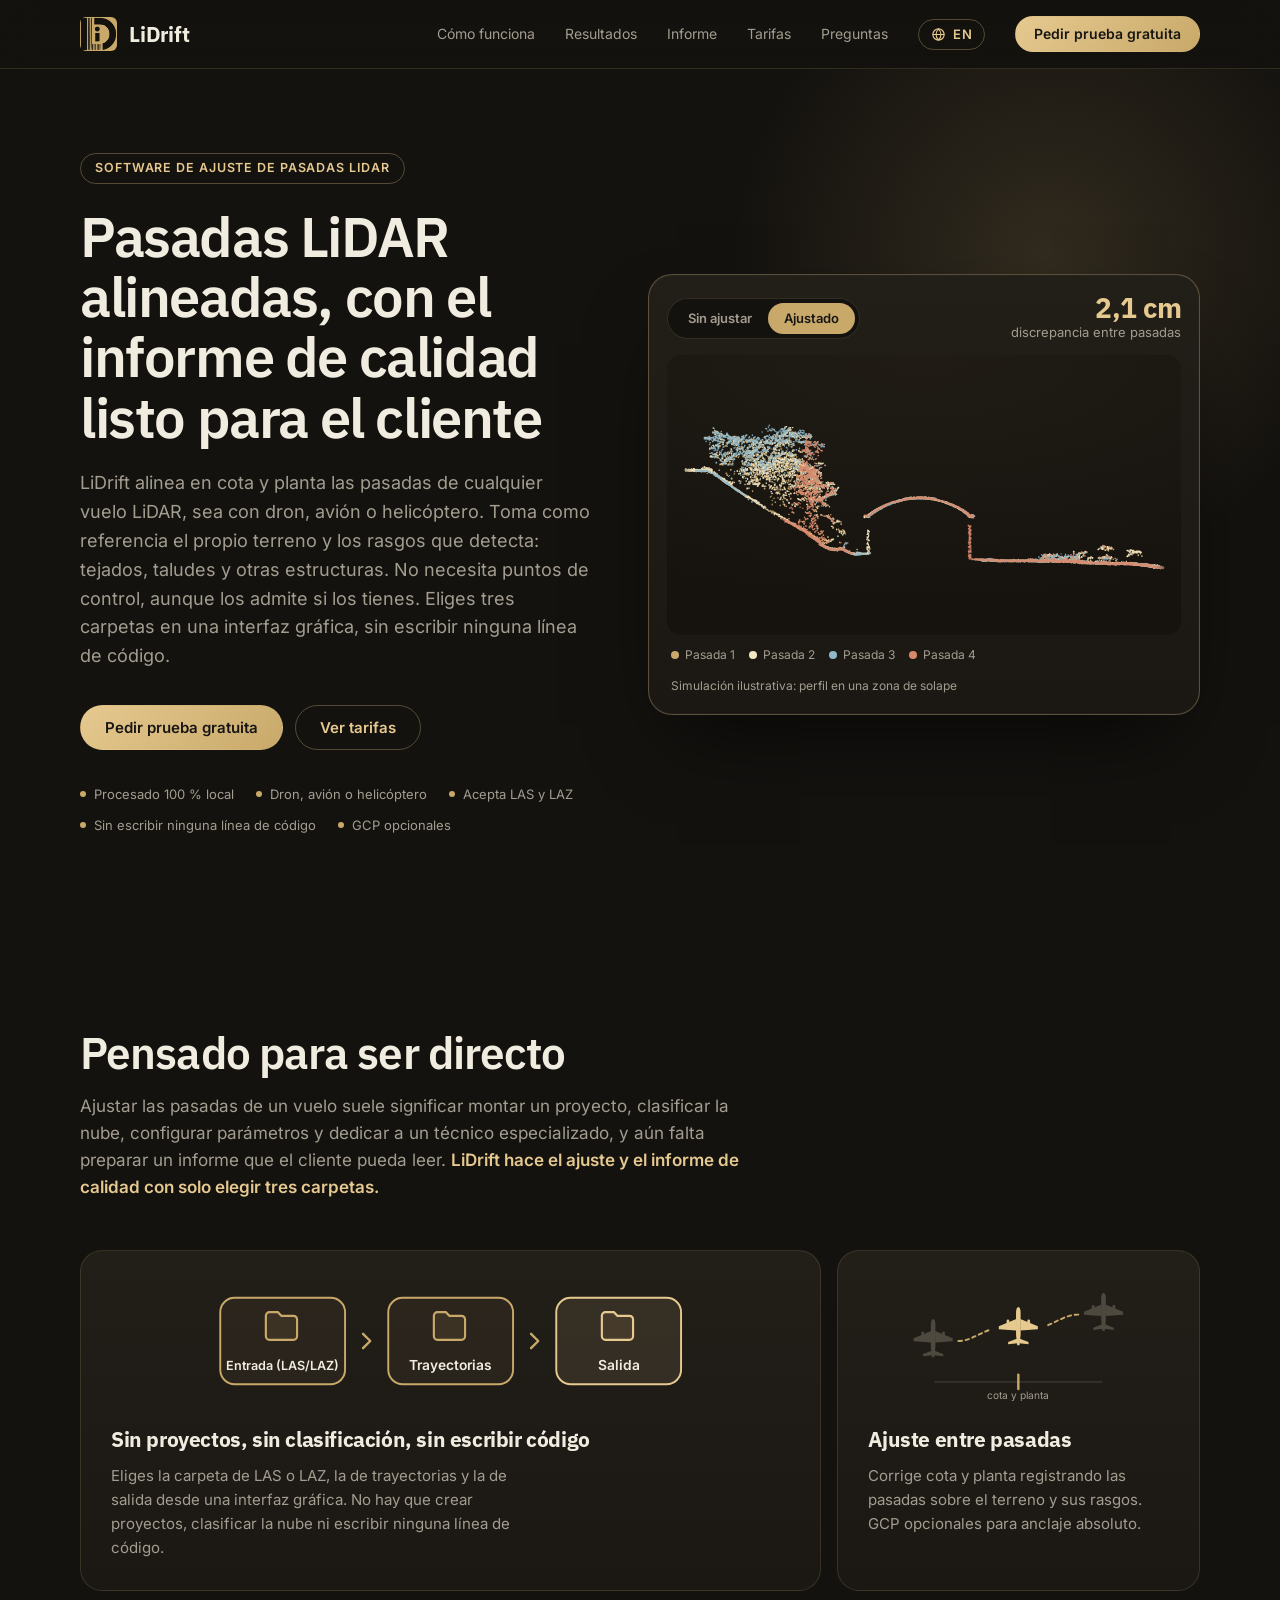
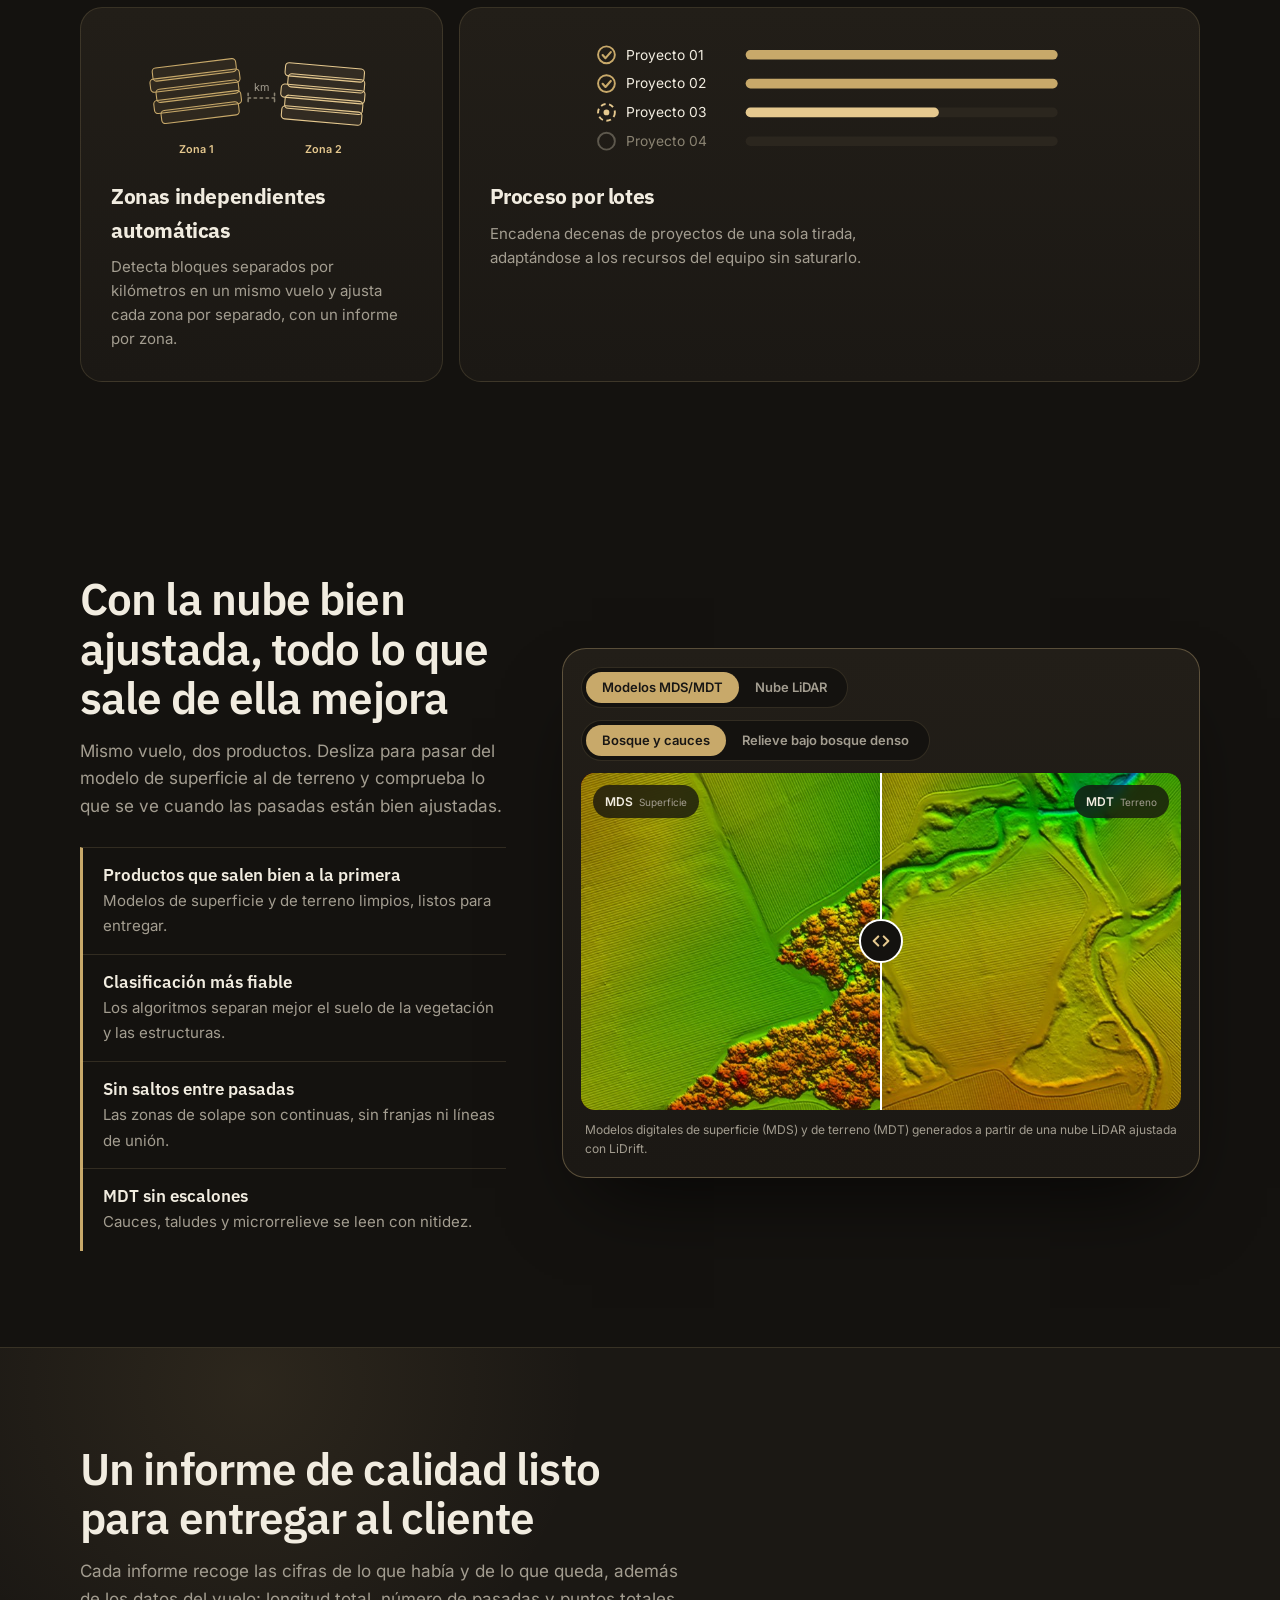
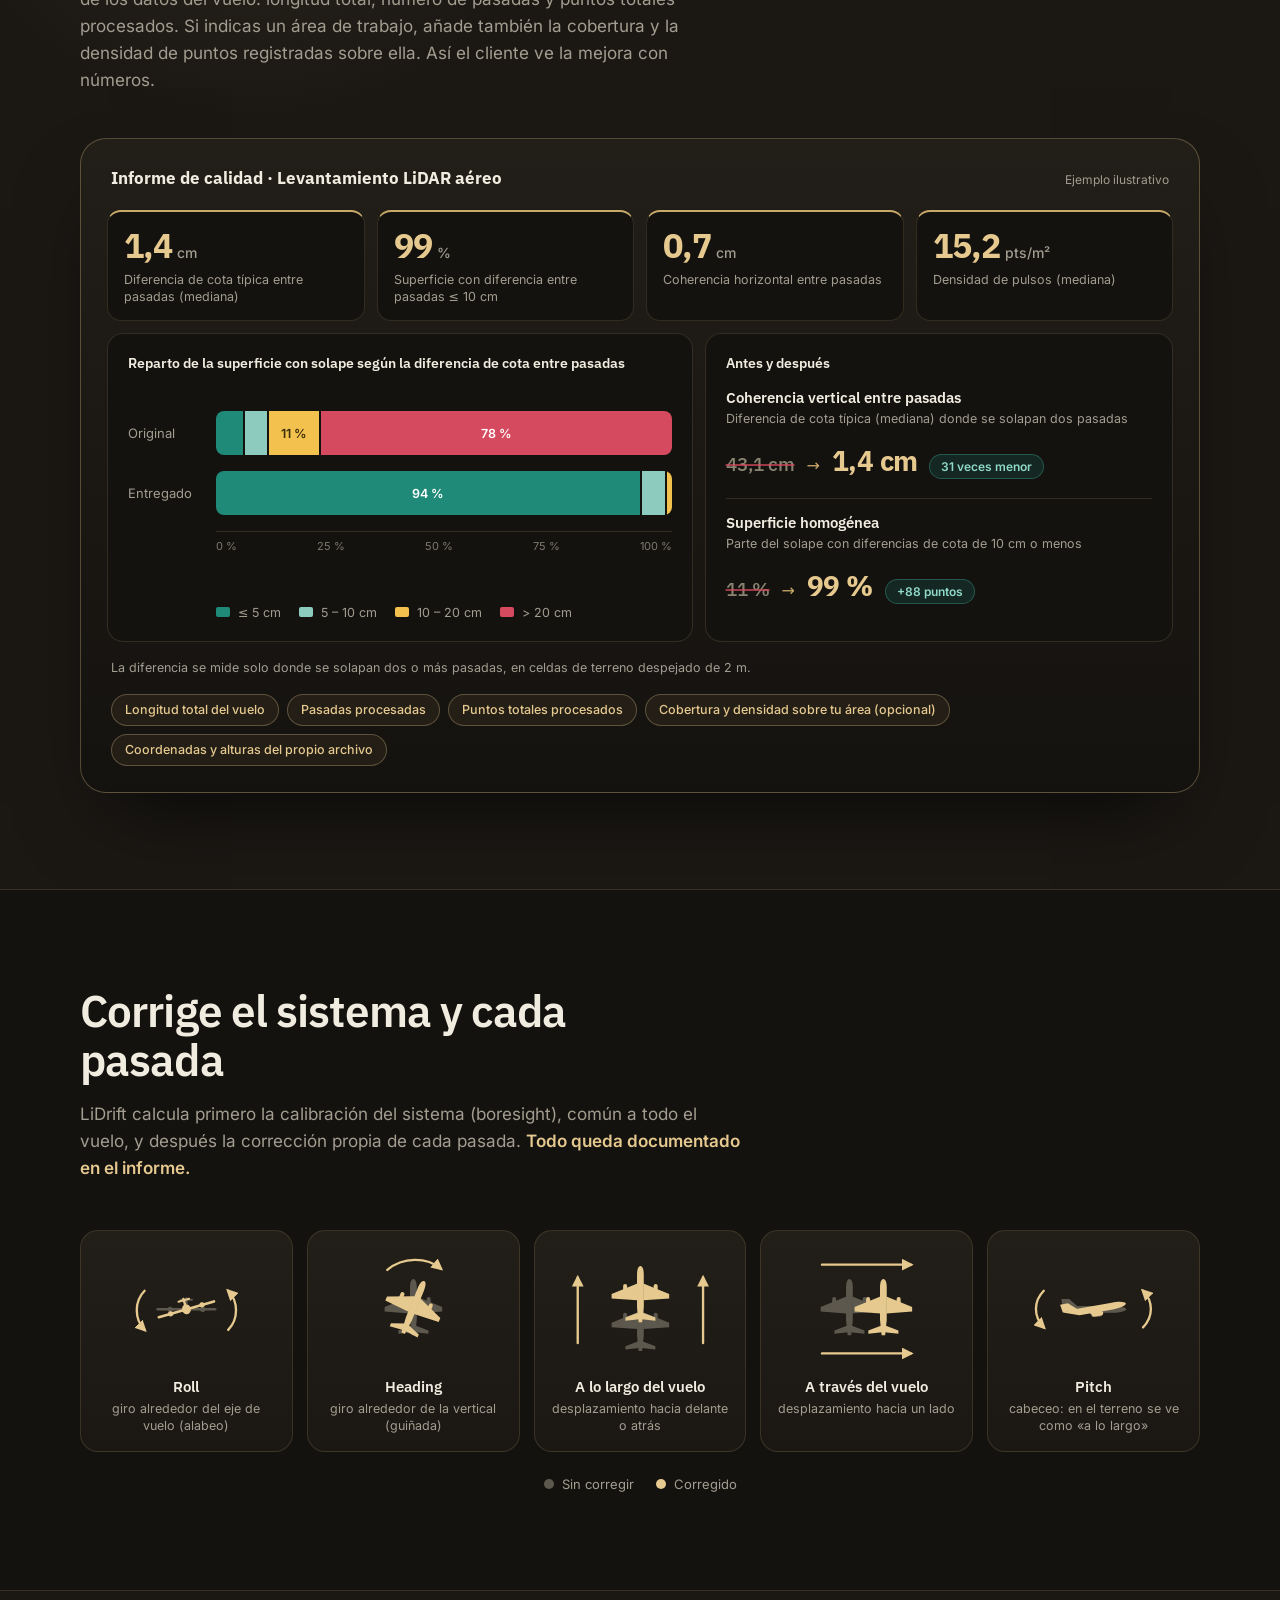
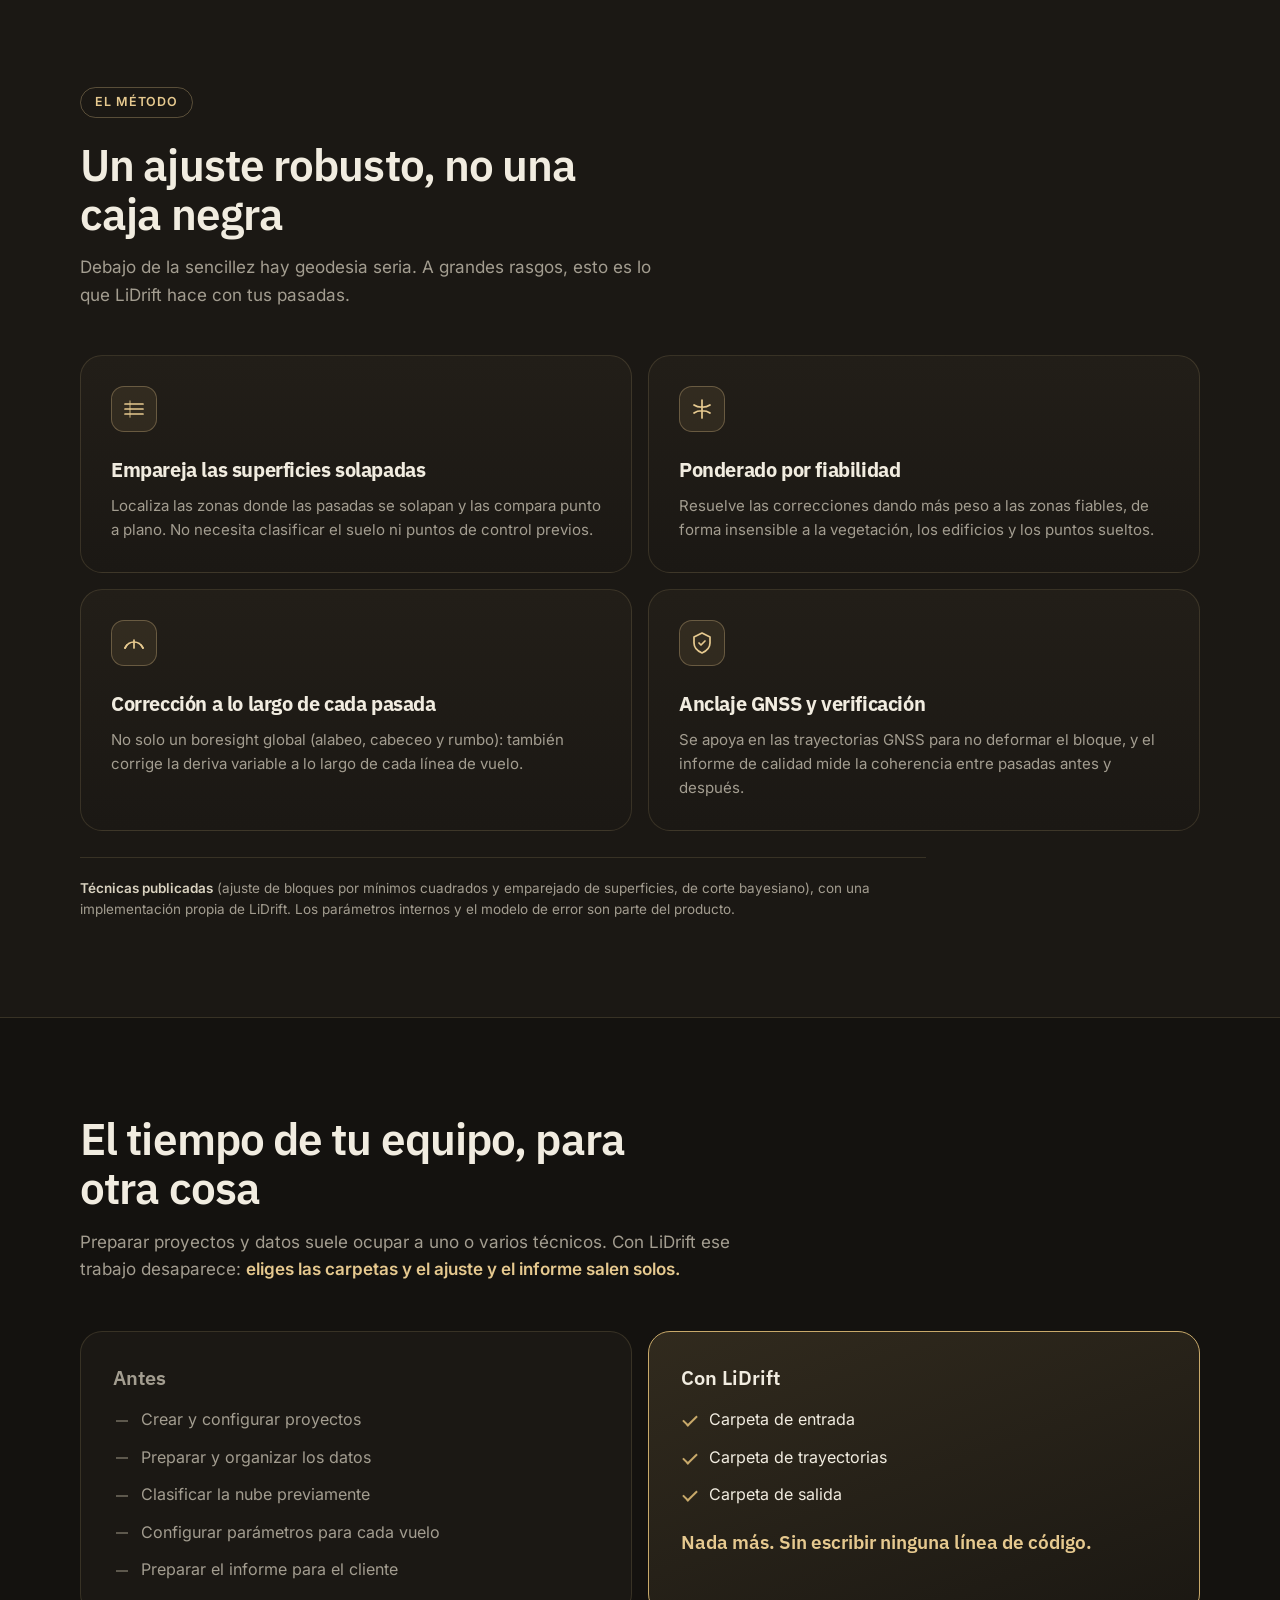
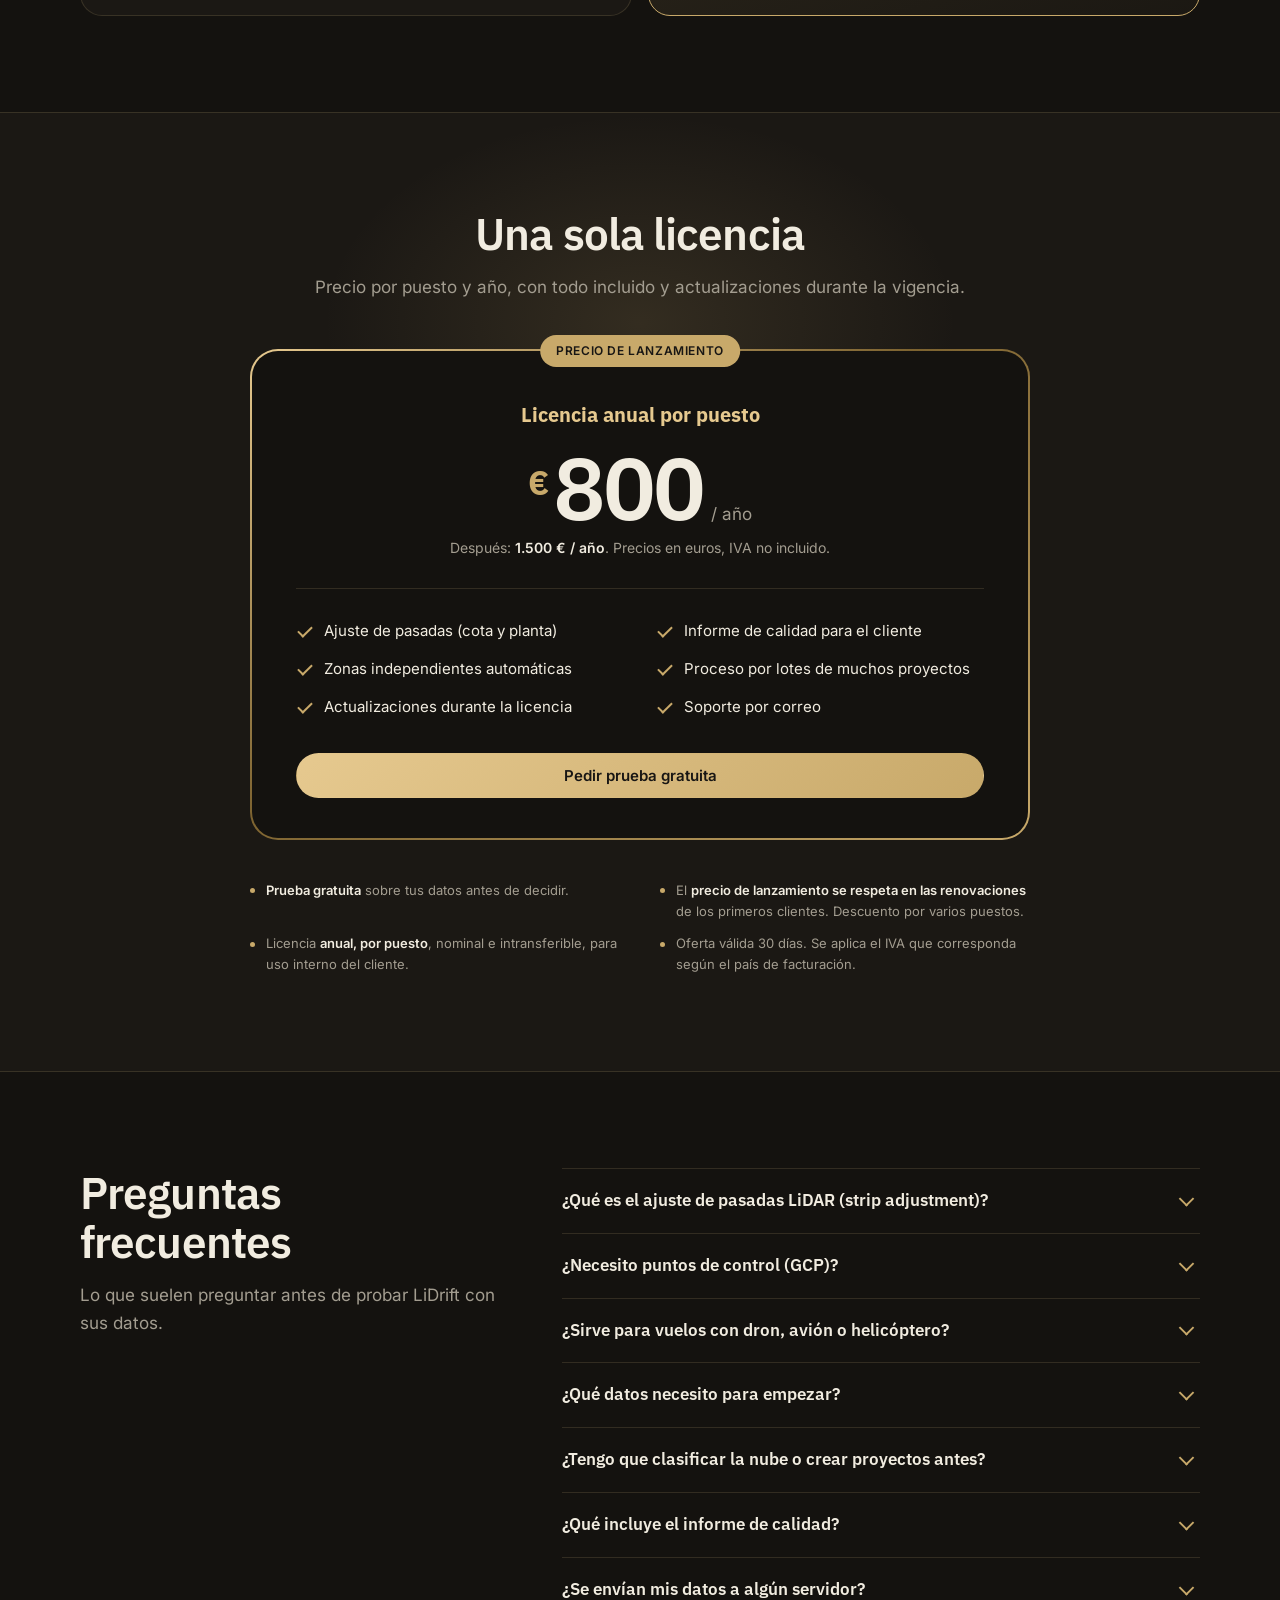
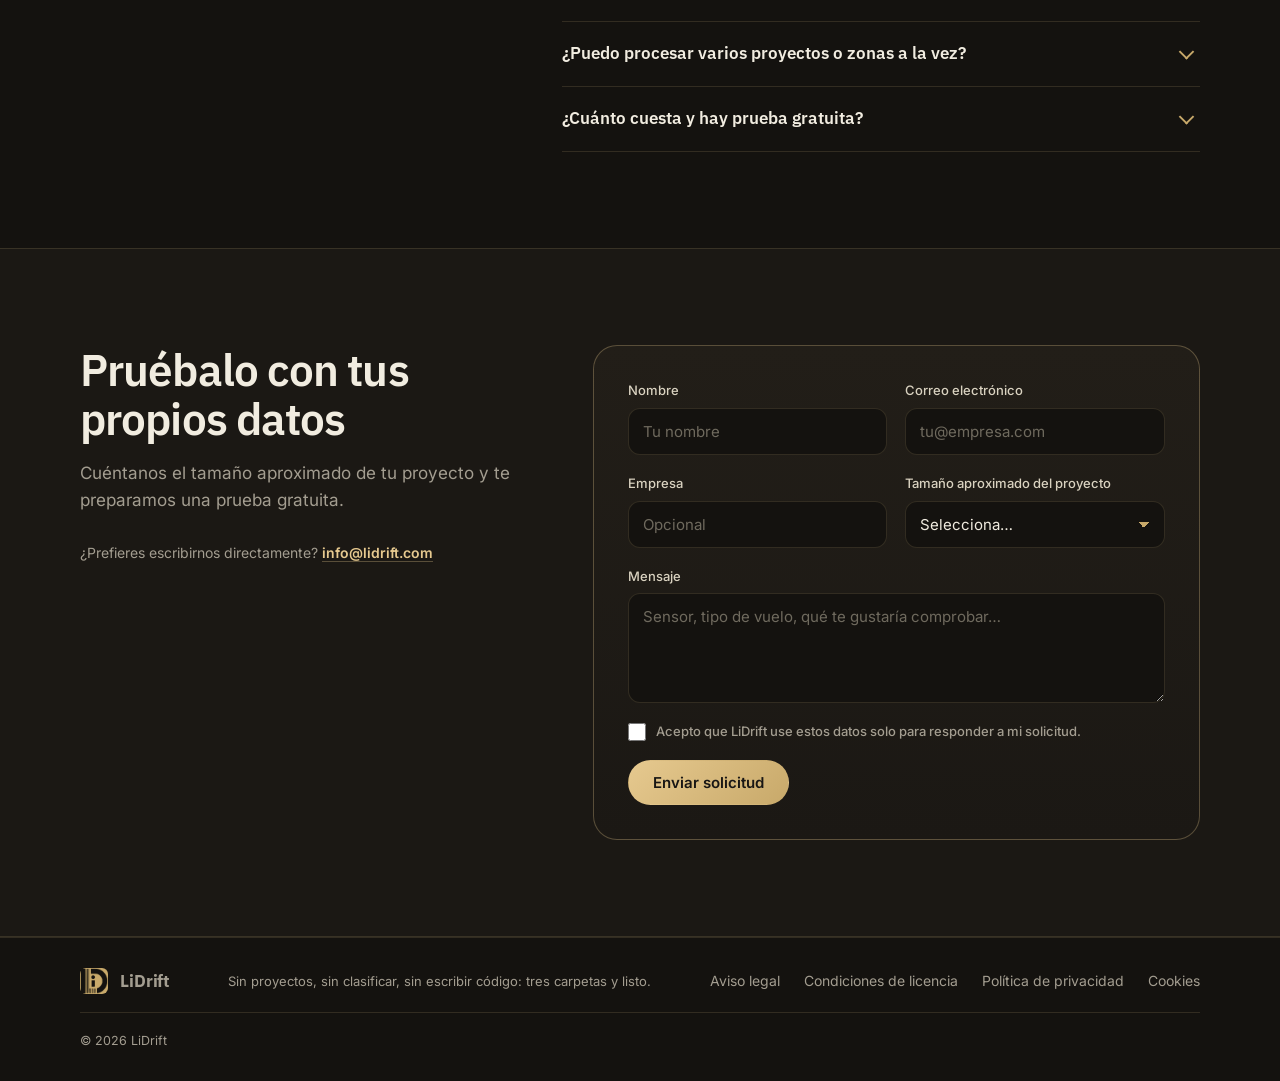
==== es/index.html @ 7db30e48 "Add files via upload" ====
<!DOCTYPE html>
<html lang="es">
<head>
<meta charset="utf-8">
<meta name="viewport" content="width=device-width, initial-scale=1">
<title>Software de ajuste de pasadas LiDAR | LiDrift</title>
<meta name="description" content="Software para ajustar pasadas LiDAR de dron, avión o helicóptero en cota y planta y generar el informe de calidad para el cliente. Sin proyectos ni clasificación. Prueba gratuita.">
<meta name="theme-color" content="#14120f">
<meta name="robots" content="index,follow,max-image-preview:large">
<link rel="canonical" href="https://lidrift.com/es/">
<link rel="alternate" hreflang="en" href="https://lidrift.com/">
<link rel="alternate" hreflang="es" href="https://lidrift.com/es/">
<link rel="alternate" hreflang="x-default" href="https://lidrift.com/">
<meta property="og:site_name" content="LiDrift">
<meta property="og:locale" content="es_ES">
<meta property="og:locale:alternate" content="en_US">
<meta property="og:type" content="website">
<meta property="og:url" content="https://lidrift.com/es/">
<meta property="og:title" content="LiDrift – Ajuste de pasadas LiDAR e informe de calidad">
<meta property="og:description" content="Ajuste automático entre pasadas e informe de calidad para el cliente. Procesado local, licencia anual por puesto y prueba gratuita.">
<meta property="og:image" content="https://lidrift.com/img/og-lidrift.png">
<meta property="og:image:width" content="1200">
<meta property="og:image:height" content="630">
<meta property="og:image:alt" content="LiDrift: perfil de nube LiDAR con cuatro pasadas alineadas tras el ajuste">
<meta name="twitter:card" content="summary_large_image">
<meta name="twitter:title" content="LiDrift – Ajuste de pasadas LiDAR e informe de calidad">
<meta name="twitter:description" content="Ajuste automático entre pasadas e informe de calidad para el cliente. Procesado local, licencia anual por puesto y prueba gratuita.">
<meta name="twitter:image" content="https://lidrift.com/img/og-lidrift.png">
<link rel="icon" type="image/png" href="../logo.png">
<link rel="apple-touch-icon" href="../logo.png">
<link rel="preload" href="../fonts/inter-latin-400-normal.woff2" as="font" type="font/woff2" crossorigin>
<link rel="preload" href="../fonts/ibm-plex-sans-latin-600-normal.woff2" as="font" type="font/woff2" crossorigin>
<style>
@font-face{font-family:"Inter";font-style:normal;font-weight:400;font-display:swap;src:url("../fonts/inter-latin-400-normal.woff2") format("woff2")}
@font-face{font-family:"Inter";font-style:normal;font-weight:500;font-display:swap;src:url("../fonts/inter-latin-500-normal.woff2") format("woff2")}
@font-face{font-family:"Inter";font-style:normal;font-weight:600;font-display:swap;src:url("../fonts/inter-latin-600-normal.woff2") format("woff2")}
@font-face{font-family:"IBM Plex Sans";font-style:normal;font-weight:500;font-display:swap;src:url("../fonts/ibm-plex-sans-latin-500-normal.woff2") format("woff2")}
@font-face{font-family:"IBM Plex Sans";font-style:normal;font-weight:600;font-display:swap;src:url("../fonts/ibm-plex-sans-latin-600-normal.woff2") format("woff2")}
@font-face{font-family:"IBM Plex Sans";font-style:normal;font-weight:700;font-display:swap;src:url("../fonts/ibm-plex-sans-latin-700-normal.woff2") format("woff2")}
</style>
<script type="application/ld+json">
{
 "@context": "https://schema.org",
 "@graph": [
  {
   "@type": "Organization",
   "@id": "https://lidrift.com/#org",
   "name": "LiDrift",
   "url": "https://lidrift.com/",
   "logo": "https://lidrift.com/logo.png",
   "email": "info@lidrift.com"
  },
  {
   "@type": "WebSite",
   "@id": "https://lidrift.com/#web",
   "url": "https://lidrift.com/es/",
   "name": "LiDrift",
   "inLanguage": "es",
   "publisher": {
    "@id": "https://lidrift.com/#org"
   }
  },
  {
   "@type": "SoftwareApplication",
   "@id": "https://lidrift.com/#app",
   "name": "LiDrift",
   "url": "https://lidrift.com/es/",
   "description": "Software para ajustar pasadas LiDAR de dron, avión o helicóptero en cota y planta y generar el informe de calidad para el cliente. Sin proyectos ni clasificación. Prueba gratuita.",
   "applicationCategory": "BusinessApplication",
   "inLanguage": "es",
   "image": "https://lidrift.com/img/og-lidrift.png",
   "publisher": {
    "@id": "https://lidrift.com/#org"
   },
   "featureList": [
    "Ajuste de pasadas LiDAR en cota y planta",
    "Informe de calidad para el cliente",
    "Zonas independientes automáticas",
    "Proceso por lotes de muchos proyectos",
    "Puntos de control (GCP) opcionales",
    "Procesado 100 % local"
   ],
   "offers": {
    "@type": "Offer",
    "url": "https://lidrift.com/es/#tarifas",
    "price": "800",
    "priceCurrency": "EUR",
    "description": "Licencia anual por puesto, precio de lanzamiento. Después 1.500 € al año. IVA no incluido.",
    "priceSpecification": {
     "@type": "UnitPriceSpecification",
     "price": "800",
     "priceCurrency": "EUR",
     "unitCode": "ANN",
     "valueAddedTaxIncluded": false
    }
   }
  },
  {
   "@type": "FAQPage",
   "@id": "https://lidrift.com/#faq",
   "mainEntity": [
    {
     "@type": "Question",
     "name": "¿Qué es el ajuste de pasadas LiDAR (strip adjustment)?",
     "acceptedAnswer": {
      "@type": "Answer",
      "text": "Es corregir los pequeños errores de posición y orientación de cada pasada del vuelo para que las zonas de solape coincidan en cota y planta. LiDrift lo hace tomando como referencia el terreno y sus rasgos: tejados, taludes y otras estructuras."
     }
    },
    {
     "@type": "Question",
     "name": "¿Necesito puntos de control (GCP)?",
     "acceptedAnswer": {
      "@type": "Answer",
      "text": "No. LiDrift ajusta las pasadas entre sí sin puntos de control. Si los tienes, los admite para el anclaje absoluto, y el informe añade entonces la exactitud vertical (error medio y RMSE contra los puntos de control)."
     }
    },
    {
     "@type": "Question",
     "name": "¿Sirve para vuelos con dron, avión o helicóptero?",
     "acceptedAnswer": {
      "@type": "Answer",
      "text": "Sí. LiDrift ajusta las pasadas de cualquier plataforma, siempre que tengas los archivos LAS o LAZ del vuelo y sus trayectorias."
     }
    },
    {
     "@type": "Question",
     "name": "¿Qué datos necesito para empezar?",
     "acceptedAnswer": {
      "@type": "Answer",
      "text": "Los LAS o LAZ del vuelo y las trayectorias de la plataforma (avión, helicóptero o dron), cada uno en su carpeta, más una carpeta de salida. El sistema de coordenadas y el tipo de altura se leen de la cabecera del archivo."
     }
    },
    {
     "@type": "Question",
     "name": "¿Tengo que clasificar la nube o crear proyectos antes?",
     "acceptedAnswer": {
      "@type": "Answer",
      "text": "No. No hay que crear proyectos, clasificar la nube ni escribir ninguna línea de código: eliges las tres carpetas desde una interfaz gráfica y LiDrift hace el resto."
     }
    },
    {
     "@type": "Question",
     "name": "¿Qué incluye el informe de calidad?",
     "acceptedAnswer": {
      "@type": "Answer",
      "text": "Por cada zona, la coherencia entre pasadas antes y después del ajuste, la cobertura del solape y el número de pasadas, la densidad de pulsos y, si hay GCP, la exactitud vertical. También incluye los datos del vuelo: longitud total, pasadas y puntos totales procesados. Si indicas un área de trabajo, añade la cobertura y la densidad registradas sobre ella. Además, documenta las correcciones aplicadas a cada pasada."
     }
    },
    {
     "@type": "Question",
     "name": "¿Se envían mis datos a algún servidor?",
     "acceptedAnswer": {
      "@type": "Answer",
      "text": "No. El procesado es 100 % local: LiDrift no envía tus datos a ningún sitio."
     }
    },
    {
     "@type": "Question",
     "name": "¿Puedo procesar varios proyectos o zonas a la vez?",
     "acceptedAnswer": {
      "@type": "Answer",
      "text": "Sí. LiDrift detecta bloques separados por kilómetros en un mismo vuelo y ajusta cada zona por separado, con un informe por zona. Además, encadena decenas de proyectos de una sola tirada."
     }
    },
    {
     "@type": "Question",
     "name": "¿Cuánto cuesta y hay prueba gratuita?",
     "acceptedAnswer": {
      "@type": "Answer",
      "text": "La licencia es anual y por puesto: 800 € al año como precio de lanzamiento y 1.500 € al año después, IVA no incluido. Puedes pedir una prueba gratuita sobre tus propios datos antes de decidir."
     }
    }
   ]
  }
 ]
}
</script>
<style>
:root{
  --bg:#14120f; --bg-2:#1b1814; --bg-3:#221e18;
  --line:rgba(230,201,143,.14); --line-strong:rgba(230,201,143,.3);
  --gold:#c8a96a; --gold-light:#e6c98f; --gold-deep:#7d6330;
  --text:#f1ece0; --muted:#a39d90; --paper:#f7f4ec; --ink:#181614;
  --display:"IBM Plex Sans",Inter,system-ui,sans-serif;
  --body:Inter,system-ui,-apple-system,"Segoe UI",sans-serif;
}
*{box-sizing:border-box;margin:0;padding:0}
html{scroll-behavior:smooth;scroll-padding-top:84px}
body{font-family:var(--body);background:var(--bg);color:var(--text);line-height:1.6;-webkit-font-smoothing:antialiased;overflow-x:hidden}
a{color:inherit}
:focus-visible{outline:2px solid var(--gold-light);outline-offset:3px;border-radius:6px}
.wrap{width:min(1120px,100% - 40px);margin-inline:auto}
h1,h2,h3{font-family:var(--display)}

/* Botones */
.btn{display:inline-flex;align-items:center;justify-content:center;gap:8px;text-decoration:none;font:600 15px/1 var(--body);padding:14px 24px;border-radius:999px;border:1px solid var(--line-strong);color:var(--gold-light);background:transparent;cursor:pointer;transition:background .2s,color .2s,border-color .2s,transform .2s}
.btn:hover{border-color:var(--gold);background:rgba(200,169,106,.1)}
.btn.solid{background:linear-gradient(135deg,#e6c98f,#c8a96a);color:var(--ink);border-color:transparent}
.btn.solid:hover{background:linear-gradient(135deg,#f0d9a8,#d4b676);transform:translateY(-1px)}
.btn.small{padding:10px 18px;font-size:14px}

/* Navegación */
header{position:sticky;top:0;z-index:50;background:rgba(20,18,15,.72);backdrop-filter:blur(14px);-webkit-backdrop-filter:blur(14px);border-bottom:1px solid var(--line)}
.bar{display:flex;align-items:center;justify-content:space-between;gap:20px;height:68px}
.brand{display:flex;align-items:center;gap:12px;text-decoration:none;font:700 21px/1 var(--display);letter-spacing:-.2px}
.brand img{height:34px;width:auto;border-radius:6px;display:block}
nav{display:flex;align-items:center;gap:30px;font-size:14px;color:var(--muted)}
nav a{text-decoration:none;transition:color .2s}
nav a:not(.btn):not(.lang):hover{color:var(--gold-light)}
.lang{display:inline-flex;align-items:center;gap:7px;border:1px solid var(--line-strong);border-radius:99px;padding:7px 12px;font:600 13px/1 var(--body);letter-spacing:.4px;color:var(--gold-light);transition:background .2s,border-color .2s}
.lang svg{width:15px;height:15px;flex:none}
.lang:hover{border-color:var(--gold);background:rgba(200,169,106,.1)}
.nav-sm{display:none}
nav .btn{white-space:nowrap}
@media (max-width:520px){.nav-lg{display:none}.nav-sm{display:inline}nav{gap:8px}.bar{gap:10px}.btn.small{padding:10px 14px}.lang{padding:7px 10px}}
@media (max-width:400px){.brand{font-size:18px;gap:8px}.brand img{height:28px}.btn.small{padding:10px 12px;font-size:13px}}
@media (max-width:340px){.brand{font-size:16px;gap:7px}.brand img{height:26px}.btn.small{padding:10px 10px;font-size:12.5px}.lang{padding:7px 8px;gap:5px}}

/* Hero */
.hero{position:relative;padding:84px 0 96px;overflow:hidden}
.hero:before{content:"";position:absolute;inset:-20% -10% auto auto;width:720px;height:720px;background:radial-gradient(circle,rgba(200,169,106,.16),transparent 62%);pointer-events:none}
.hero .wrap{position:relative;display:grid;grid-template-columns:1fr 1.08fr;gap:56px;align-items:center}
h1{font-size:clamp(34px,4.6vw,56px);line-height:1.08;font-weight:600;letter-spacing:-1.4px;margin-bottom:22px}
.lead{font-size:18px;color:var(--muted);max-width:50ch;margin-bottom:34px}
.actions{display:flex;gap:12px;flex-wrap:wrap}
.facts{display:flex;gap:10px 22px;flex-wrap:wrap;margin-top:34px;font-size:13px;color:var(--muted)}
.facts span{display:inline-flex;align-items:center;gap:8px}
.facts span:before{content:"";width:6px;height:6px;border-radius:50%;background:var(--gold)}

.demo{background:linear-gradient(180deg,var(--bg-3),var(--bg-2));border:1px solid var(--line-strong);border-radius:24px;padding:18px;box-shadow:0 40px 80px -30px rgba(0,0,0,.7),0 0 0 1px rgba(255,255,255,.02) inset}
.demo-top{display:flex;align-items:center;justify-content:space-between;gap:12px;flex-wrap:wrap;margin-bottom:12px}
.seg{display:inline-flex;background:var(--bg);border:1px solid var(--line);border-radius:999px;padding:4px}
.seg button{font:600 13px/1 var(--body);color:var(--muted);background:none;border:0;padding:9px 16px;border-radius:999px;cursor:pointer;transition:background .25s,color .25s}
.seg button[aria-pressed="true"]{background:var(--gold);color:var(--ink)}
.readout{font-size:13px;color:var(--muted);text-align:right}
.readout b{display:block;font:700 28px/1.05 var(--display);color:var(--gold-light);letter-spacing:-.5px;font-variant-numeric:tabular-nums}
canvas{display:block;width:100%;height:280px;border-radius:14px;background:radial-gradient(120% 90% at 50% 0,#201c15,#16130f)}
.demo figcaption{font-size:12px;color:var(--muted);margin-top:10px;padding-inline:4px;display:flex;justify-content:space-between;gap:12px;flex-wrap:wrap}
.legend{display:flex;gap:14px}
.legend i{display:inline-block;width:8px;height:8px;border-radius:50%;margin-right:6px;vertical-align:baseline}

/* Secciones */
section{padding:96px 0}
h2{font-size:clamp(28px,3.6vw,44px);line-height:1.12;font-weight:600;letter-spacing:-.9px;margin-bottom:16px;max-width:22ch}
.intro{max-width:60ch;color:var(--muted);font-size:17px;margin-bottom:48px}
.intro strong{color:var(--gold-light);font-weight:600}

/* Bento */
.bento{display:grid;grid-template-columns:repeat(6,1fr);gap:16px}
.cell{background:linear-gradient(180deg,var(--bg-3),var(--bg-2));border:1px solid var(--line);border-radius:22px;padding:30px;transition:border-color .25s}
.cell:hover{border-color:var(--line-strong)}
.cell:nth-child(1){grid-column:span 4}
.cell:nth-child(2){grid-column:span 2}
.cell:nth-child(3){grid-column:span 2}
.cell:nth-child(4){grid-column:span 4}
.cell svg{width:100%;height:auto;display:block;margin-bottom:22px;max-height:120px}
.cell h3{font-size:21px;font-weight:700;letter-spacing:-.4px;margin-bottom:8px}
.cell p{color:var(--muted);font-size:15px;max-width:48ch}


/* Deslizador MDS / MDT */
.cmp-sec .wrap{display:grid;grid-template-columns:.8fr 1.2fr;gap:56px;align-items:center}
.cmp-sec .intro{margin-bottom:28px}
.gains{list-style:none;display:grid;gap:0}
.gains li{padding:16px 0 16px 20px;border-top:1px solid var(--line);border-left:3px solid var(--gold);margin-top:-1px}
.gains b{display:block;font:600 17px var(--display);margin-bottom:2px}
.gains span{color:var(--muted);font-size:15px}
.cmp-card{background:linear-gradient(180deg,var(--bg-3),var(--bg-2));border:1px solid var(--line-strong);border-radius:24px;padding:18px;box-shadow:0 40px 80px -30px rgba(0,0,0,.7)}
.cmp-top{display:flex;justify-content:space-between;align-items:center;gap:12px;flex-wrap:wrap;margin-bottom:12px}
.cmp-top p{font-size:13px;color:var(--muted)}
.cmp{--p:50%;position:relative;aspect-ratio:16/9;border-radius:14px;overflow:hidden;background:#000;user-select:none;-webkit-user-select:none;touch-action:pan-y}
.cmp img{position:absolute;inset:0;width:100%;height:100%;object-fit:cover;display:block;pointer-events:none}
.cmp .top{clip-path:inset(0 calc(100% - var(--p)) 0 0)}
.cmp .hd{position:absolute;top:0;bottom:0;left:var(--p);width:2px;background:#fff;transform:translateX(-1px);box-shadow:0 0 12px rgba(0,0,0,.5);pointer-events:none}
.cmp .hd i{position:absolute;top:50%;left:50%;width:44px;height:44px;margin:-22px 0 0 -22px;border-radius:50%;background:var(--bg);border:2px solid #fff;display:grid;place-items:center}
.cmp .hd svg{width:22px;height:22px}
.cmp .tg{position:absolute;top:12px;padding:7px 12px;border-radius:99px;background:rgba(20,18,15,.78);backdrop-filter:blur(6px);-webkit-backdrop-filter:blur(6px);font-size:12px;font-weight:600;color:var(--text);pointer-events:none}
.cmp .tg small{font-weight:400;color:var(--muted);margin-left:6px}
.cmp .tg.l{left:12px}.cmp .tg.r{right:12px}
.cmp input[type=range]{position:absolute;inset:0;width:100%;height:100%;margin:0;padding:0;border:0;border-radius:0;background:none;opacity:0;cursor:ew-resize;z-index:2}
.cmp:has(input:focus-visible){outline:2px solid var(--gold-light);outline-offset:3px}
.cmp-note{font-size:12px;color:var(--muted);margin-top:10px;padding-inline:4px}
@media (max-width:900px){.cmp-sec .wrap{grid-template-columns:1fr;gap:36px}}

/* Informe */
.report{position:relative;background:var(--bg-2);border-block:1px solid var(--line);overflow:hidden}
.report:before{content:"";position:absolute;left:-10%;top:-30%;width:760px;height:760px;background:radial-gradient(circle,rgba(200,169,106,.10),transparent 62%);pointer-events:none}
.report .wrap{position:relative}
.report .head{max-width:62ch;margin-bottom:44px}
.report .head .intro{margin-bottom:0}
.rp{--c1:#1f8a78;--c2:#8ecbbf;--c3:#f2c14e;--c4:#d64a5f;--c5:#cfd2d8;background:linear-gradient(180deg,var(--bg-3),var(--bg));border:1px solid var(--line-strong);border-radius:26px;padding:26px;box-shadow:0 40px 80px -30px rgba(0,0,0,.7)}
.rp-top{display:flex;justify-content:space-between;align-items:baseline;gap:12px;flex-wrap:wrap;padding:2px 4px 20px}
.rp-top b{font:700 17px var(--display)}
.rp-top span{font-size:12px;color:var(--muted)}
.kpis{display:grid;grid-template-columns:repeat(4,1fr);gap:12px}
.kpi{background:var(--bg);border:1px solid var(--line);border-top:2px solid var(--gold);border-radius:14px;padding:16px 16px 14px}
.kpi b{display:block;font:700 34px/1 var(--display);color:var(--gold-light);letter-spacing:-1px;font-variant-numeric:tabular-nums}
.kpi b small{font:500 14px var(--body);color:var(--muted);letter-spacing:0;margin-left:5px}
.kpi p{font-size:12.5px;color:var(--muted);line-height:1.4;margin-top:9px}
.rp-leg{list-style:none;display:flex;gap:8px 18px;flex-wrap:wrap;margin:14px 0 0 88px;font-size:12.5px;color:var(--muted)}
.rp-leg i{display:inline-block;width:14px;height:10px;border-radius:2px;margin-right:8px;vertical-align:baseline}
.rp-low{display:grid;grid-template-columns:1.25fr 1fr;gap:12px;margin-top:12px}
.rp-box{background:var(--bg);border:1px solid var(--line);border-radius:16px;padding:20px 20px 18px}
.rp-box{display:flex;flex-direction:column}
.dist-body{flex:1;display:flex;flex-direction:column;justify-content:center;padding-bottom:10px}
.rp-box h4{font:600 14px/1.35 var(--display);margin-bottom:16px}
.d-row{display:grid;grid-template-columns:78px 1fr;align-items:center;gap:10px;margin-bottom:16px}
.d-lbl{font-size:13px;color:var(--muted)}
.d-bar{display:flex;gap:2px;height:44px;border-radius:8px;overflow:hidden}
.bseg{display:flex;align-items:center;justify-content:center;flex:0 1 var(--w);min-width:0;overflow:hidden;white-space:nowrap;font:700 12.5px var(--body);font-style:normal;color:#fff;transition:flex-basis 1.1s cubic-bezier(.2,.7,.2,1)}
.rp.armed .bseg{flex-basis:0}
.rp.armed.in .bseg{flex-basis:var(--w)}
.bseg.c1{background:var(--c1)}.bseg.c2{background:var(--c2)}.bseg.c3{background:var(--c3);color:#3a2d08}.bseg.c4{background:var(--c4)}
.d-axis{display:flex;justify-content:space-between;margin-left:88px;font-size:11px;color:#7d786c;border-top:1px solid var(--line);padding-top:6px}
.ba{padding:14px 0;border-top:1px solid var(--line)}
.ba:first-of-type{border-top:0;padding-top:0}
.ba b{display:block;font:600 15px var(--display)}
.ba>span{display:block;font-size:12.5px;color:var(--muted);margin-top:2px}
.ba-v{display:flex;align-items:baseline;flex-wrap:wrap;gap:6px 12px;margin-top:10px;font-family:var(--display);font-variant-numeric:tabular-nums}
.ba-v s{font-size:19px;font-weight:500;color:#8a8372;text-decoration-color:rgba(214,74,95,.7);text-decoration-thickness:2px}
.ba-v i{color:var(--gold);font-style:normal}
.ba-v strong{font-size:28px;font-weight:700;color:var(--gold-light);letter-spacing:-.6px}
.ba-v em{font:600 12px var(--body);font-style:normal;color:#8fd9c8;background:rgba(31,138,120,.18);border:1px solid rgba(63,182,160,.35);border-radius:99px;padding:4px 11px}
.rp-note{font-size:12.5px;color:var(--muted);margin:16px 4px 0;max-width:90ch}
.rp-foot{display:flex;gap:8px;flex-wrap:wrap;margin:16px 4px 0}
.rp-foot span{font-size:12.5px;color:var(--gold-light);background:rgba(200,169,106,.08);border:1px solid var(--line-strong);border-radius:99px;padding:5px 13px;font-weight:500}
@media (max-width:900px){
  .kpis{grid-template-columns:1fr 1fr}
  .rp-low{grid-template-columns:1fr}
  .rp{padding:18px 14px}
}
@media (max-width:480px){.d-row{grid-template-columns:1fr;gap:4px}.d-axis,.rp-leg{margin-left:0}}

/* Correcciones */
.parts{display:grid;grid-template-columns:repeat(auto-fit,minmax(170px,1fr));gap:14px}
.part{background:linear-gradient(180deg,var(--bg-3),var(--bg-2));border:1px solid var(--line);border-radius:18px;padding:18px 14px 16px;text-align:center}
.part svg{width:100%;height:auto;display:block;margin-bottom:10px}
.part b{display:block;font:600 15px var(--display);margin-bottom:4px}
.part span{display:block;font-size:12.5px;color:var(--muted);line-height:1.4}
.key{display:flex;gap:22px;justify-content:center;margin-top:22px;font-size:13px;color:var(--muted)}
.key i{display:inline-block;width:10px;height:10px;border-radius:50%;margin-right:8px}

/* Tres carpetas */
.alt{background:var(--bg-2);border-block:1px solid var(--line)}
.wrap.two{display:grid;grid-template-columns:1fr 1fr;gap:64px;align-items:center}
.folders{list-style:none;counter-reset:f;display:grid;gap:0;margin-bottom:26px}
.folders li{counter-increment:f;position:relative;padding:16px 0 16px 56px;border-top:1px solid var(--line)}
.folders li:last-child{border-bottom:1px solid var(--line)}
.folders li:before{content:counter(f);position:absolute;left:0;top:16px;width:36px;height:36px;border-radius:50%;border:1px solid var(--gold);display:grid;place-items:center;color:var(--gold-light);font:700 15px var(--display)}
.folders b{display:block;font:600 17px var(--display)}
.folders span{color:var(--muted);font-size:15px}
.note{padding:16px 20px;border:1px solid var(--line);border-radius:14px;color:var(--muted);font-size:14px;max-width:62ch}
.win{background:var(--bg);border:1px solid var(--line-strong);border-radius:16px;overflow:hidden;box-shadow:0 40px 80px -30px rgba(0,0,0,.7)}
.win-bar{display:flex;align-items:center;gap:7px;padding:12px 16px;background:var(--bg-3);border-bottom:1px solid var(--line);font-size:12px;color:var(--muted)}
.win-bar i{width:10px;height:10px;border-radius:50%;background:#3a352d}
.win-bar span{margin-left:10px}
.win-body{padding:22px;display:grid;gap:16px}
.pick label{display:block;font-size:12px;color:var(--muted);margin-bottom:6px}
.fld{display:flex;align-items:center;justify-content:space-between;gap:10px;border:1px solid var(--line);border-radius:10px;padding:9px 10px 9px 14px;background:var(--bg-2);font-size:14px}
.fld span{color:#d9d2c0;overflow:hidden;text-overflow:ellipsis;white-space:nowrap}
.fld b{font-size:12px;font-weight:600;color:var(--gold-light);border:1px solid var(--line-strong);border-radius:8px;padding:5px 12px}
.go{margin-top:6px;text-align:center;font-weight:600;font-size:15px;color:var(--ink);background:linear-gradient(135deg,#e6c98f,#c8a96a);border-radius:12px;padding:14px}
.win figcaption{font-size:12px;color:var(--muted);padding:0 22px 16px}

/* Método */
.method{background:var(--bg-2);border-block:1px solid var(--line)}
.method .head{max-width:60ch;margin-bottom:46px}
.method .intro{margin-bottom:0}
.mgrid{display:grid;grid-template-columns:1fr 1fr;gap:16px}
.mcard{background:linear-gradient(180deg,var(--bg-3),var(--bg-2));border:1px solid var(--line);border-radius:22px;padding:30px;transition:border-color .25s}
.mcard:hover{border-color:var(--line-strong)}
.mic{width:46px;height:46px;border-radius:13px;display:grid;place-items:center;background:rgba(200,169,106,.1);border:1px solid var(--line-strong);margin-bottom:22px}
.mic svg{width:24px;height:24px;display:block}
.mcard h3{font-size:20px;font-weight:700;letter-spacing:-.4px;margin-bottom:8px}
.mcard p{color:var(--muted);font-size:15px}
.mfoot{margin-top:26px;padding-top:20px;border-top:1px solid var(--line);font-size:13.5px;color:var(--muted);max-width:94ch}
.mfoot b{color:#d9d2c0;font-weight:600}
@media (max-width:760px){.mgrid{grid-template-columns:1fr}}

/* Tiempo */
.vs{display:grid;grid-template-columns:1fr 1fr;gap:16px}
.vs>div{border-radius:22px;padding:32px}
.vs h3{font:600 20px var(--display);margin-bottom:16px}
.vs ul{list-style:none;display:grid;gap:12px}
.vs li{padding-left:28px;position:relative;font-size:16px}
.vs-a{border:1px solid var(--line);background:var(--bg-2);color:var(--muted)}
.vs-a li:before{content:"";position:absolute;left:3px;top:.8em;width:12px;border-top:2px solid #5d584d}
.vs-b{border:1px solid var(--gold);background:linear-gradient(160deg,rgba(200,169,106,.16),rgba(200,169,106,.04))}
.vs-b li:before{content:"";position:absolute;left:2px;top:.5em;width:12px;height:6px;border-left:2px solid var(--gold);border-bottom:2px solid var(--gold);transform:rotate(-45deg)}
.vs-b p{margin-top:22px;font:600 19px var(--display);color:var(--gold-light)}
@media (max-width:900px){.wrap.two,.vs{grid-template-columns:1fr;gap:16px}.wrap.two{gap:36px}}

/* Pasos */
.steps{display:grid;grid-template-columns:repeat(3,1fr);gap:0;position:relative;counter-reset:s}
.step{padding:0 32px 0 0;position:relative}
.step:before{counter-increment:s;content:counter(s);display:grid;place-items:center;width:44px;height:44px;border-radius:50%;border:1px solid var(--gold);color:var(--gold-light);font:700 17px var(--display);margin-bottom:20px;background:var(--bg);position:relative;z-index:1}
.step:after{content:"";position:absolute;left:44px;right:0;top:22px;border-top:1px dashed var(--line-strong)}
.step:last-child:after{display:none}
.step h3{font-size:21px;font-weight:700;letter-spacing:-.4px;margin-bottom:6px}
.step p{color:var(--muted);font-size:15px;max-width:30ch}
.note{margin-top:44px;padding:18px 22px;border:1px solid var(--line);border-radius:14px;color:var(--muted);font-size:14px;max-width:72ch}

/* Tarifas */
.pricing{position:relative;overflow:hidden;background:var(--bg-2);border-block:1px solid var(--line)}
.pricing:before{content:"";position:absolute;left:50%;top:0;width:640px;height:420px;transform:translateX(-50%);background:radial-gradient(ellipse,rgba(200,169,106,.14),transparent 70%);pointer-events:none}
.pricing .wrap{position:relative}
.pricing h2,.pricing .intro{margin-inline:auto;text-align:center}
.plan{max-width:780px;margin-inline:auto;border-radius:28px;padding:2px;background:linear-gradient(145deg,#e6c98f,#7d6330 45%,#c8a96a);position:relative}
.plan-in{background:var(--bg);border-radius:26px;padding:48px 44px 40px}
.tag{position:absolute;top:-14px;left:50%;transform:translateX(-50%);background:var(--gold);color:var(--ink);font-weight:700;font-size:12px;letter-spacing:.6px;padding:6px 16px;border-radius:99px;white-space:nowrap}
.plan h3{text-align:center;color:var(--gold-light);font-weight:700;font-size:20px}
.price{text-align:center;margin:12px 0 6px;font-family:var(--display)}
.price b{font-size:88px;line-height:1;font-weight:600;color:var(--text);letter-spacing:-3px}
.price sup{font-size:34px;color:var(--gold);vertical-align:top;position:relative;top:12px;margin-right:4px;font-weight:700}
.price span{color:var(--muted);font:400 17px var(--body);margin-left:8px;letter-spacing:0}
.after{text-align:center;color:var(--muted);font-size:14px;padding-bottom:28px;border-bottom:1px solid var(--line)}
.after strong{color:var(--text)}
.checks{list-style:none;display:grid;grid-template-columns:1fr 1fr;gap:14px 32px;margin:30px 0 34px}
.checks li{padding-left:28px;position:relative;font-size:15px}
.checks li:before{content:"";position:absolute;left:2px;top:.5em;width:12px;height:6px;border-left:2px solid var(--gold);border-bottom:2px solid var(--gold);transform:rotate(-45deg)}
.plan .btn{display:flex;width:100%}
.cond{max-width:780px;margin:40px auto 0;display:grid;grid-template-columns:1fr 1fr;gap:12px 40px;font-size:13px;color:var(--muted)}
.cond p{padding-left:16px;position:relative}
.cond p:before{content:"";position:absolute;left:0;top:.65em;width:5px;height:5px;border-radius:50%;background:var(--gold)}
.cond strong{color:var(--text);font-weight:600}

/* Eyebrow y preguntas frecuentes */
.eyebrow{display:inline-block;font:600 12.5px/1 var(--body);letter-spacing:.9px;text-transform:uppercase;color:var(--gold-light);border:1px solid var(--line-strong);border-radius:99px;padding:8px 14px;margin-bottom:22px}
.faq .wrap{display:grid;grid-template-columns:.8fr 1.2fr;gap:56px;align-items:start}
.faq h2{max-width:14ch}
.faq .intro{margin-bottom:0}
.qa{border-top:1px solid var(--line)}
.qa:last-child{border-bottom:1px solid var(--line)}
.qa summary{list-style:none;cursor:pointer;position:relative;padding:20px 44px 20px 0;font:600 17px/1.4 var(--display);transition:color .2s}
.qa summary::-webkit-details-marker{display:none}
.qa summary:hover{color:var(--gold-light)}
.qa summary:after{content:"";position:absolute;right:8px;top:50%;width:9px;height:9px;border-right:2px solid var(--gold);border-bottom:2px solid var(--gold);transform:translateY(-70%) rotate(45deg);transition:transform .2s}
.qa[open] summary:after{transform:translateY(-30%) rotate(-135deg)}
.qa p{color:var(--muted);font-size:15.5px;padding:0 44px 22px 0;max-width:64ch}
@media (max-width:900px){.faq .wrap{grid-template-columns:1fr;gap:28px}}

/* Contacto */
.contact .wrap{display:grid;grid-template-columns:.85fr 1.15fr;gap:64px;align-items:start}
.contact h2{max-width:14ch}
.contact .intro{margin-bottom:28px}
.direct{font-size:14px;color:var(--muted)}
.direct a{color:var(--gold-light);font-weight:600;text-decoration:none;border-bottom:1px solid var(--line-strong)}
.form{background:linear-gradient(180deg,var(--bg-3),var(--bg-2));border:1px solid var(--line-strong);border-radius:24px;padding:34px;display:grid;grid-template-columns:1fr 1fr;gap:18px}
.field{display:flex;flex-direction:column;gap:7px}
.field.full{grid-column:1/-1}
label{font-size:13px;font-weight:500;color:#d9d2c0}
input,select,textarea{font:400 15px var(--body);color:var(--text);background:var(--bg);border:1px solid var(--line);border-radius:12px;padding:13px 14px;width:100%;transition:border-color .2s,box-shadow .2s;appearance:none;-webkit-appearance:none}
select{background-image:linear-gradient(45deg,transparent 50%,var(--gold) 50%),linear-gradient(135deg,var(--gold) 50%,transparent 50%);background-position:calc(100% - 20px) 52%,calc(100% - 14px) 52%;background-size:6px 6px;background-repeat:no-repeat;padding-right:36px}
textarea{resize:vertical;min-height:110px}
input::placeholder,textarea::placeholder{color:#6f6a5e}
input:focus,select:focus,textarea:focus{outline:none;border-color:var(--gold);box-shadow:0 0 0 3px rgba(200,169,106,.18)}
.hp{position:absolute;left:-9999px;width:1px;height:1px;opacity:0}
.consent{grid-column:1/-1;display:flex;gap:10px;align-items:flex-start;font-size:13px;color:var(--muted)}
.consent input{width:18px;height:18px;margin-top:2px;flex:none;padding:0;accent-color:var(--gold);appearance:auto;-webkit-appearance:checkbox}
.submit{grid-column:1/-1;display:flex;align-items:center;gap:16px;flex-wrap:wrap}
.status{font-size:14px;min-height:1.4em}
.status.err{color:#f0a58f}
.sent{grid-column:1/-1;text-align:center;padding:30px 10px}
.sent .ok{width:56px;height:56px;border-radius:50%;margin:0 auto 18px;display:grid;place-items:center;background:rgba(200,169,106,.14);border:1px solid var(--gold)}
.sent h3{font-size:24px;margin-bottom:8px}
.sent p{color:var(--muted);max-width:42ch;margin-inline:auto}

footer{border-top:1px solid var(--line);padding:30px 0;font-size:13px;color:var(--muted)}
footer .wrap{display:flex;justify-content:space-between;align-items:center;gap:20px;flex-wrap:wrap}
footer .brand{font-size:17px}
footer .brand img{height:26px}
footer .legal{display:flex;gap:8px 24px;flex-wrap:wrap}
footer .legal a{color:var(--muted);text-decoration:none;transition:color .2s}
footer .legal a:hover{color:var(--gold-light)}
footer .copy{display:block;margin-top:18px;padding-top:18px;border-top:1px solid var(--line);font-size:12.5px}

@media (max-width:900px){
  header nav a:not(.btn):not(.lang){display:none}
  .hero{padding:56px 0 64px}
  .hero .wrap,.report .wrap,.contact .wrap{grid-template-columns:1fr;gap:40px}
  section{padding:64px 0}
  .bento{grid-template-columns:1fr}
  .cell:nth-child(n){grid-column:auto}
  .steps{grid-template-columns:1fr;gap:28px}
  .step{padding:0 0 0 64px}
  .step:before{position:absolute;left:0;top:0}
  .step:after{display:none}
  .checks,.cond,.form{grid-template-columns:1fr}
  .plan-in{padding:40px 22px 28px}
  .price b{font-size:68px}
  canvas{height:190px}
  .form{padding:24px 18px}
}
@media (prefers-reduced-motion:reduce){html{scroll-behavior:auto}*{transition:none!important}}
</style>
</head>
<body>
<svg width="0" height="0" style="position:absolute" aria-hidden="true" focusable="false"><symbol id="plane" viewBox="0 0 48 48"><path d="M24 1c1.8 0 2.7 3 2.7 7v25.5l-1.3 12.5h-2.8L21.3 33.5V8c0-4 .9-7 2.7-7z"/><path d="M26.4 15 47 23.5V27l-20.6 1.5zM21.6 15 1 23.5V27l20.6 1.5z"/><rect x="34.6" y="15.5" width="3.2" height="12" rx="1.6"/><rect x="10.2" y="15.5" width="3.2" height="12" rx="1.6"/><path d="M25 38 36 42.2v2.6L25 43.6zM23 38 12 42.2v2.6L23 43.6z"/></symbol><symbol id="plane-side" viewBox="0 0 64 20"><path d="M3 9.2 16 8.1H50c8 0 13 1.7 13 3.2S58 14.6 50 14.6H18z"/><path d="M3 9.2 1.8 1.6h7.4L17 8.4z"/><rect x="4" y="7.6" width="12" height="1.6" rx=".8"/><path d="M28 12.8h12.4l-2 3H29z"/><rect x="29.5" y="14" width="11" height="4.4" rx="2.2"/></symbol><symbol id="plane-front" viewBox="0 0 48 18"><rect x="1" y="9.2" width="46" height="2" rx="1"/><ellipse cx="24" cy="10.2" rx="3.3" ry="3.8"/><rect x="23.1" y="1" width="1.8" height="7" rx=".9"/><rect x="19" y="2.2" width="10" height="1.5" rx=".75"/><circle cx="11.5" cy="10.2" r="2"/><circle cx="36.5" cy="10.2" r="2"/></symbol><defs><marker id="ah" viewBox="0 0 8 8" refX="6" refY="4" markerWidth="5" markerHeight="5" orient="auto-start-reverse"><path d="M0 0l8 4-8 4z" fill="#e6c98f"/></marker></defs></svg>

<header>
  <div class="wrap bar">
    <a class="brand" href="#"><img src="../logo.png" alt="">LiDrift</a>
    <nav aria-label="Principal">
      <a href="#como">Cómo funciona</a>
      <a href="#resultado">Resultados</a>
      <a href="#informe">Informe</a>
      <a href="#tarifas">Tarifas</a>
      <a href="#preguntas">Preguntas</a>
      <a class="lang" href="../" hreflang="en" lang="en" title="English" aria-label="View this site in English"><svg viewBox="0 0 24 24" fill="none" stroke="currentColor" stroke-width="1.8" stroke-linecap="round" stroke-linejoin="round" aria-hidden="true"><circle cx="12" cy="12" r="9"/><path d="M3 12h18M12 3c2.6 2.7 3.9 5.7 3.9 9s-1.3 6.3-3.9 9c-2.6-2.7-3.9-5.7-3.9-9S9.4 5.7 12 3z"/></svg>EN</a>
      <a href="#contacto" class="btn solid small"><span class="nav-lg">Pedir prueba gratuita</span><span class="nav-sm">Prueba gratuita</span></a>
    </nav>
  </div>
</header>

<main>
<div class="hero">
  <div class="wrap">
    <div>
      <p class="eyebrow">Software de ajuste de pasadas LiDAR</p>
      <h1>Pasadas LiDAR alineadas, con el informe de calidad listo para el cliente</h1>
      <p class="lead">LiDrift alinea en cota y planta las pasadas de cualquier vuelo LiDAR, sea con dron, avión o helicóptero. Toma como referencia el propio terreno y los rasgos que detecta: tejados, taludes y otras estructuras. No necesita puntos de control, aunque los admite si los tienes. Eliges tres carpetas en una interfaz gráfica, sin escribir ninguna línea de código.</p>
      <div class="actions">
        <a class="btn solid" href="#contacto">Pedir prueba gratuita</a>
        <a class="btn" href="#tarifas">Ver tarifas</a>
      </div>
      <div class="facts">
        <span>Procesado 100 % local</span>
        <span>Dron, avión o helicóptero</span>
        <span>Acepta LAS y LAZ</span>
        <span>Sin escribir ninguna línea de código</span>
        <span>GCP opcionales</span>
      </div>
    </div>

    <figure class="demo">
      <div class="demo-top">
        <div class="seg" role="group" aria-label="Estado de las pasadas">
          <button type="button" id="b0" aria-pressed="true">Sin ajustar</button>
          <button type="button" id="b1" aria-pressed="false">Ajustado</button>
        </div>
        <div class="readout"><b id="rms">2,0 m</b>discrepancia entre pasadas</div>
      </div>
      <canvas id="cv" role="img" aria-label="Perfil con un árbol, una cubierta curva y suelo en pendiente en el que cuatro pasadas LiDAR están desalineadas antes del ajuste y se superponen después"></canvas>
      <figcaption>
        <span class="legend"><span><i style="background:#c8a96a"></i>Pasada 1</span><span><i style="background:#f3e6c4"></i>Pasada 2</span><span><i style="background:#8fb8c9"></i>Pasada 3</span><span><i style="background:#d9896b"></i>Pasada 4</span></span>
        <span>Simulación ilustrativa: perfil en una zona de solape</span>
      </figcaption>
    </figure>
  </div>
</div>

<section id="como">
  <div class="wrap">
    <h2>Pensado para ser directo</h2>
    <p class="intro">Ajustar las pasadas de un vuelo suele significar montar un proyecto, clasificar la nube, configurar parámetros y dedicar a un técnico especializado, y aún falta preparar un informe que el cliente pueda leer. <strong>LiDrift hace el ajuste y el informe de calidad con solo elegir tres carpetas.</strong></p>
    <div class="bento">
      <div class="cell">
        <svg viewBox="0 0 400 100" fill="none" aria-hidden="true"><rect x="8" y="14" width="104" height="72" rx="12" stroke="#c8a96a" stroke-width="1.6" fill="rgba(200,169,106,.06)"/><g transform="translate(46 26)"><path d="M0 3a3 3 0 0 1 3-3h7l3 3h10a3 3 0 0 1 3 3v14a3 3 0 0 1-3 3H3a3 3 0 0 1-3-3z" stroke="#c8a96a" stroke-width="1.8" fill="rgba(200,169,106,.1)"/></g><text x="60" y="74" text-anchor="middle" fill="#f1ece0" font-size="10.5" font-weight="600" font-family="Inter,sans-serif">Entrada (LAS/LAZ)</text><path d="M127 44l6 6-6 6" stroke="#c8a96a" stroke-width="2" stroke-linecap="round" stroke-linejoin="round"/><rect x="148" y="14" width="104" height="72" rx="12" stroke="#c8a96a" stroke-width="1.6" fill="rgba(200,169,106,.06)"/><g transform="translate(186 26)"><path d="M0 3a3 3 0 0 1 3-3h7l3 3h10a3 3 0 0 1 3 3v14a3 3 0 0 1-3 3H3a3 3 0 0 1-3-3z" stroke="#c8a96a" stroke-width="1.8" fill="rgba(200,169,106,.1)"/></g><text x="200" y="74" text-anchor="middle" fill="#f1ece0" font-size="11.5" font-weight="600" font-family="Inter,sans-serif">Trayectorias</text><path d="M267 44l6 6-6 6" stroke="#c8a96a" stroke-width="2" stroke-linecap="round" stroke-linejoin="round"/><rect x="288" y="14" width="104" height="72" rx="12" stroke="#e6c98f" stroke-width="1.6" fill="rgba(230,201,143,.1)"/><g transform="translate(326 26)"><path d="M0 3a3 3 0 0 1 3-3h7l3 3h10a3 3 0 0 1 3 3v14a3 3 0 0 1-3 3H3a3 3 0 0 1-3-3z" stroke="#e6c98f" stroke-width="1.8" fill="rgba(200,169,106,.1)"/></g><text x="340" y="74" text-anchor="middle" fill="#f1ece0" font-size="11.5" font-weight="600" font-family="Inter,sans-serif">Salida</text></svg>
        <h3>Sin proyectos, sin clasificación, sin escribir código</h3>
        <p>Eliges la carpeta de LAS o LAZ, la de trayectorias y la de salida desde una interfaz gráfica. No hay que crear proyectos, clasificar la nube ni escribir ninguna línea de código.</p>
      </div>
      <div class="cell">
        <svg viewBox="0 0 200 100" fill="none" aria-hidden="true">
<use href="#plane" x="12" y="31" width="34" height="34" fill="#5d584d" opacity=".75"/>
<use href="#plane" x="154" y="9" width="34" height="34" fill="#5d584d" opacity=".75"/>
<use href="#plane" x="83" y="21" width="34" height="34" fill="#e6c98f"/>
<path d="M50 50C60 50 66 44 78 40" stroke="#c8a96a" stroke-width="1.6" stroke-dasharray="3 3" stroke-linecap="round"/>
<path d="M150 28C140 28 132 34 122 38" stroke="#c8a96a" stroke-width="1.6" stroke-dasharray="3 3" stroke-linecap="round"/>
<path d="M30 84h140" stroke="#34302a" stroke-width="1.5"/>
<path d="M100 78v12" stroke="#c8a96a" stroke-width="2" stroke-linecap="round"/>
<text x="100" y="98" text-anchor="middle" fill="#a39d90" font-size="8.5" font-family="Inter,sans-serif">cota y planta</text>
</svg>
        <h3>Ajuste entre pasadas</h3>
        <p>Corrige cota y planta registrando las pasadas sobre el terreno y sus rasgos. GCP opcionales para anclaje absoluto.</p>
      </div>
      <div class="cell">
        <svg viewBox="0 0 200 100" fill="none" aria-hidden="true">
<g transform="rotate(-7 46 50)">
<rect x="12" y="21" width="70" height="11" rx="3" fill="rgba(200,169,106,.09)" stroke="#c8a96a" stroke-width=".9"/>
<rect x="9" y="30" width="75" height="11" rx="3" fill="rgba(200,169,106,.09)" stroke="#c8a96a" stroke-width=".9"/>
<rect x="13" y="39" width="69" height="11" rx="3" fill="rgba(200,169,106,.09)" stroke="#c8a96a" stroke-width=".9"/>
<rect x="10" y="48" width="73" height="11" rx="3" fill="rgba(200,169,106,.09)" stroke="#c8a96a" stroke-width=".9"/>
<rect x="15" y="57" width="65" height="11" rx="3" fill="rgba(200,169,106,.09)" stroke="#c8a96a" stroke-width=".9"/>
</g>
<g transform="rotate(5 150 50)">
<rect x="118" y="23" width="66" height="11" rx="3" fill="rgba(230,201,143,.09)" stroke="#e6c98f" stroke-width=".9"/>
<rect x="121" y="32" width="64" height="11" rx="3" fill="rgba(230,201,143,.09)" stroke="#e6c98f" stroke-width=".9"/>
<rect x="116" y="41" width="70" height="11" rx="3" fill="rgba(230,201,143,.09)" stroke="#e6c98f" stroke-width=".9"/>
<rect x="120" y="50" width="65" height="11" rx="3" fill="rgba(230,201,143,.09)" stroke="#e6c98f" stroke-width=".9"/>
<rect x="118" y="59" width="67" height="11" rx="3" fill="rgba(230,201,143,.09)" stroke="#e6c98f" stroke-width=".9"/>
</g>
<path d="M89 50h22M89 46v8M111 46v8" stroke="#8a8372" stroke-width="1.3" stroke-linecap="round" stroke-dasharray="2 3"/>
<text x="100" y="44" text-anchor="middle" fill="#a39d90" font-size="9" font-family="Inter,sans-serif">km</text>
<text x="46" y="96" text-anchor="middle" fill="#e6c98f" font-size="9" font-weight="600" font-family="Inter,sans-serif">Zona 1</text>
<text x="152" y="96" text-anchor="middle" fill="#e6c98f" font-size="9" font-weight="600" font-family="Inter,sans-serif">Zona 2</text>
</svg>
        <h3>Zonas independientes automáticas</h3>
        <p>Detecta bloques separados por kilómetros en un mismo vuelo y ajusta cada zona por separado, con un informe por zona.</p>
      </div>
      <div class="cell">
        <svg viewBox="0 0 400 100" fill="none" aria-hidden="true"><circle cx="14" cy="14" r="7" stroke="#c8a96a" stroke-width="1.6"/><path d="M10.8 14.2l2.4 2.6 4.4-5" stroke="#c8a96a" stroke-width="1.8" stroke-linecap="round" stroke-linejoin="round"/><text x="30" y="18" fill="#f1ece0" font-size="11.5" font-family="Inter,sans-serif">Proyecto 01</text><rect x="130" y="10" width="260" height="8" rx="4" fill="#2b261e"/><rect x="130" y="10" width="260" height="8" rx="4" fill="#c8a96a"/><circle cx="14" cy="38" r="7" stroke="#c8a96a" stroke-width="1.6"/><path d="M10.8 38.2l2.4 2.6 4.4-5" stroke="#c8a96a" stroke-width="1.8" stroke-linecap="round" stroke-linejoin="round"/><text x="30" y="42" fill="#f1ece0" font-size="11.5" font-family="Inter,sans-serif">Proyecto 02</text><rect x="130" y="34" width="260" height="8" rx="4" fill="#2b261e"/><rect x="130" y="34" width="260" height="8" rx="4" fill="#c8a96a"/><circle cx="14" cy="62" r="7" stroke="#e6c98f" stroke-width="1.6" stroke-dasharray="4 3"/><circle cx="14" cy="62" r="2.4" fill="#e6c98f"/><text x="30" y="66" fill="#f1ece0" font-size="11.5" font-family="Inter,sans-serif">Proyecto 03</text><rect x="130" y="58" width="260" height="8" rx="4" fill="#2b261e"/><rect x="130" y="58" width="161" height="8" rx="4" fill="#e6c98f"/><circle cx="14" cy="86" r="7" stroke="#5d584d" stroke-width="1.6"/><text x="30" y="90" fill="#8a8372" font-size="11.5" font-family="Inter,sans-serif">Proyecto 04</text><rect x="130" y="82" width="260" height="8" rx="4" fill="#2b261e"/></svg>
        <h3>Proceso por lotes</h3>
        <p>Encadena decenas de proyectos de una sola tirada, adaptándose a los recursos del equipo sin saturarlo.</p>
      </div>
    </div>
  </div>
</section>

<section class="cmp-sec" id="resultado">
  <div class="wrap">
    <div>
      <h2>Con la nube bien ajustada, todo lo que sale de ella mejora</h2>
      <p class="intro">Mismo vuelo, dos productos. Desliza para pasar del modelo de superficie al de terreno y comprueba lo que se ve cuando las pasadas están bien ajustadas.</p>
      <ul class="gains">
        <li><b>Productos que salen bien a la primera</b><span>Modelos de superficie y de terreno limpios, listos para entregar.</span></li>
        <li><b>Clasificación más fiable</b><span>Los algoritmos separan mejor el suelo de la vegetación y las estructuras.</span></li>
        <li><b>Sin saltos entre pasadas</b><span>Las zonas de solape son continuas, sin franjas ni líneas de unión.</span></li>
        <li><b>MDT sin escalones</b><span>Cauces, taludes y microrrelieve se leen con nitidez.</span></li>
      </ul>
    </div>
    <div class="cmp-card">
      <div class="cmp-top">
        <div class="seg" role="group" aria-label="Vista">
          <button type="button" id="t1" aria-pressed="true">Modelos MDS/MDT</button>
          <button type="button" id="t2" aria-pressed="false">Nube LiDAR</button>
        </div>
      </div>
      <div class="cmp-top" id="zones">
        <div class="seg" role="group" aria-label="Zona de ejemplo">
          <button type="button" id="z1" aria-pressed="true">Bosque y cauces</button>
          <button type="button" id="z2" aria-pressed="false">Relieve bajo bosque denso</button>
        </div>
      </div>
      <div class="cmp" id="cmp">
        <img id="im-b" src="../img/mdt1.jpg" alt="Modelo digital del terreno (MDT) generado a partir de una nube LiDAR ajustada con LiDrift" loading="lazy" decoding="async" draggable="false">
        <img id="im-t" class="top" src="../img/mds1.jpg" alt="Modelo digital de superficie (MDS) generado a partir de una nube LiDAR ajustada con LiDrift" loading="lazy" decoding="async" draggable="false">
        <span class="tg l" id="tgl">MDS<small>Superficie</small></span>
        <span class="tg r" id="tgr">MDT<small>Terreno</small></span>
        <div class="hd" aria-hidden="true"><i><svg viewBox="0 0 24 24" fill="none" stroke="#e6c98f" stroke-width="2.2" stroke-linecap="round" stroke-linejoin="round"><path d="M9 7l-5 5 5 5M15 7l5 5-5 5"/></svg></i></div>
        <input type="range" id="rg" min="0" max="100" value="50" aria-label="Comparar modelo de superficie (MDS) y de terreno (MDT)">
      </div>
      <p class="cmp-note" id="cmp-note">Modelos digitales de superficie (MDS) y de terreno (MDT) generados a partir de una nube LiDAR ajustada con LiDrift.</p>
    </div>
  </div>
</section>

<section class="report" id="informe">
  <div class="wrap">
    <div class="head">
      <h2>Un informe de calidad listo para entregar al cliente</h2>
      <p class="intro">Cada informe recoge las cifras de lo que había y de lo que queda, además de los datos del vuelo: longitud total, número de pasadas y puntos totales procesados. Si indicas un área de trabajo, añade también la cobertura y la densidad de puntos registradas sobre ella. Así el cliente ve la mejora con números.</p>
    </div>

    <div class="rp" id="rp" role="group" aria-label="Ejemplo ilustrativo de informe de calidad">
      <div class="rp-top"><b>Informe de calidad · Levantamiento LiDAR aéreo</b><span>Ejemplo ilustrativo</span></div>

      <div class="kpis">
        <div class="kpi"><b>1,4<small>cm</small></b><p>Diferencia de cota típica entre pasadas (mediana)</p></div>
        <div class="kpi"><b>99<small>%</small></b><p>Superficie con diferencia entre pasadas ≤ 10 cm</p></div>
        <div class="kpi"><b>0,7<small>cm</small></b><p>Coherencia horizontal entre pasadas</p></div>
        <div class="kpi"><b>15,2<small>pts/m²</small></b><p>Densidad de pulsos (mediana)</p></div>
      </div>


      <div class="rp-low">
        <div class="rp-box">
          <h4>Reparto de la superficie con solape según la diferencia de cota entre pasadas</h4>
          <div class="dist-body"><div class="d-row"><span class="d-lbl">Original</span><div class="d-bar"><i class="bseg c1" style="--w:6%"></i><i class="bseg c2" style="--w:5%"></i><i class="bseg c3" style="--w:11%">11 %</i><i class="bseg c4" style="--w:78%">78 %</i></div></div>
          <div class="d-row"><span class="d-lbl">Entregado</span><div class="d-bar"><i class="bseg c1" style="--w:94%">94 %</i><i class="bseg c2" style="--w:5%"></i><i class="bseg c3" style="--w:1%"></i></div></div>
          <div class="d-axis" aria-hidden="true"><span>0 %</span><span>25 %</span><span>50 %</span><span>75 %</span><span>100 %</span></div></div>
          <ul class="rp-leg" aria-label="Leyenda">
        <li><i style="background:var(--c1)"></i>≤ 5 cm</li>
        <li><i style="background:var(--c2)"></i>5 – 10 cm</li>
        <li><i style="background:var(--c3)"></i>10 – 20 cm</li>
        <li><i style="background:var(--c4)"></i>&gt; 20 cm</li>
      </ul>
        </div>
        <div class="rp-box">
          <h4>Antes y después</h4>
          <div class="ba"><b>Coherencia vertical entre pasadas</b><span>Diferencia de cota típica (mediana) donde se solapan dos pasadas</span><div class="ba-v"><s>43,1 cm</s><i aria-hidden="true">→</i><strong>1,4 cm</strong><em>31 veces menor</em></div></div>
          <div class="ba"><b>Superficie homogénea</b><span>Parte del solape con diferencias de cota de 10 cm o menos</span><div class="ba-v"><s>11 %</s><i aria-hidden="true">→</i><strong>99 %</strong><em>+88 puntos</em></div></div>
        </div>
      </div>

      <p class="rp-note">La diferencia se mide solo donde se solapan dos o más pasadas, en celdas de terreno despejado de 2 m.</p>
      <div class="rp-foot"><span>Longitud total del vuelo</span><span>Pasadas procesadas</span><span>Puntos totales procesados</span><span>Cobertura y densidad sobre tu área (opcional)</span><span>Coordenadas y alturas del propio archivo</span></div>
    </div>
  </div>
</section>

<section class="corr" id="correcciones">
  <div class="wrap">
    <h2>Corrige el sistema y cada pasada</h2>
    <p class="intro">LiDrift calcula primero la calibración del sistema (boresight), común a todo el vuelo, y después la corrección propia de cada pasada. <strong>Todo queda documentado en el informe.</strong></p>
    <div class="parts">
      <figure class="part"><svg viewBox="0 0 140 90" fill="none" aria-hidden="true"><use href="#plane-front" x="46" y="36" width="48" height="18" fill="#5d584d"/><use href="#plane-front" x="46" y="36" width="48" height="18" fill="#e6c98f" transform="rotate(-16 70 46.2)"/><path d="M102 62C110 54 110 40 102 32" stroke="#e6c98f" stroke-width="1.8" stroke-linecap="round" fill="none" marker-end="url(#ah)"/><path d="M38 32C30 40 30 54 38 62" stroke="#e6c98f" stroke-width="1.8" stroke-linecap="round" fill="none" marker-end="url(#ah)"/></svg><figcaption><b>Roll</b><span>giro alrededor del eje de vuelo (alabeo)</span></figcaption></figure>
      <figure class="part"><svg viewBox="0 0 140 90" fill="none" aria-hidden="true"><use href="#plane" x="47" y="22" width="46" height="46" fill="#5d584d"/><use href="#plane" x="47" y="22" width="46" height="46" fill="#e6c98f" transform="rotate(22 70 45)"/><path d="M50 16C62 6 80 6 91 15" stroke="#e6c98f" stroke-width="1.8" stroke-linecap="round" fill="none" marker-end="url(#ah)"/></svg><figcaption><b>Heading</b><span>giro alrededor de la vertical (guiñada)</span></figcaption></figure>
      <figure class="part"><svg viewBox="0 0 140 90" fill="none" aria-hidden="true"><use href="#plane" x="47" y="34" width="46" height="46" fill="#5d584d"/><use href="#plane" x="47" y="12" width="46" height="46" fill="#e6c98f"/><path d="M22 72V22" stroke="#e6c98f" stroke-width="1.8" stroke-linecap="round" fill="none" marker-end="url(#ah)"/><path d="M118 72V22" stroke="#e6c98f" stroke-width="1.8" stroke-linecap="round" fill="none" marker-end="url(#ah)"/></svg><figcaption><b>A lo largo del vuelo</b><span>desplazamiento hacia delante o atrás</span></figcaption></figure>
      <figure class="part"><svg viewBox="0 0 140 90" fill="none" aria-hidden="true"><use href="#plane" x="34" y="22" width="46" height="46" fill="#5d584d"/><use href="#plane" x="60" y="22" width="46" height="46" fill="#e6c98f"/><path d="M36 12H104" stroke="#e6c98f" stroke-width="1.8" stroke-linecap="round" fill="none" marker-end="url(#ah)"/><path d="M36 80H104" stroke="#e6c98f" stroke-width="1.8" stroke-linecap="round" fill="none" marker-end="url(#ah)"/></svg><figcaption><b>A través del vuelo</b><span>desplazamiento hacia un lado</span></figcaption></figure>
      <figure class="part"><svg viewBox="0 0 140 90" fill="none" aria-hidden="true"><use href="#plane-side" x="44" y="37" width="52" height="16.25" fill="#5d584d"/><use href="#plane-side" x="44" y="37" width="52" height="16.25" fill="#e6c98f" transform="rotate(-10 70 45.9)"/><path d="M108 60C116 52 116 40 108 32" stroke="#e6c98f" stroke-width="1.8" stroke-linecap="round" fill="none" marker-end="url(#ah)"/><path d="M32 32C24 40 24 52 32 60" stroke="#e6c98f" stroke-width="1.8" stroke-linecap="round" fill="none" marker-end="url(#ah)"/></svg><figcaption><b>Pitch</b><span>cabeceo: en el terreno se ve como «a lo largo»</span></figcaption></figure>
    </div>
    <p class="key"><span><i style="background:#5d584d"></i>Sin corregir</span><span><i style="background:#e6c98f"></i>Corregido</span></p>
  </div>
</section>

<section class="method" id="metodo">
  <div class="wrap">
    <div class="head">
      <span class="eyebrow">El método</span>
      <h2>Un ajuste robusto, no una caja negra</h2>
      <p class="intro">Debajo de la sencillez hay geodesia seria. A grandes rasgos, esto es lo que LiDrift hace con tus pasadas.</p>
    </div>
    <div class="mgrid">
      <div class="mcard">
        <div class="mic"><svg viewBox="0 0 24 24" fill="none" stroke="#e6c98f" stroke-width="1.7" stroke-linecap="round" stroke-linejoin="round"><path d="M3 7h18M3 12h18M3 17h18"/><path d="M8 4v16" opacity=".5"/></svg></div>
        <h3>Empareja las superficies solapadas</h3>
        <p>Localiza las zonas donde las pasadas se solapan y las compara punto a plano. No necesita clasificar el suelo ni puntos de control previos.</p>
      </div>
      <div class="mcard">
        <div class="mic"><svg viewBox="0 0 24 24" fill="none" stroke="#e6c98f" stroke-width="1.7" stroke-linecap="round" stroke-linejoin="round"><path d="M12 3v18M4 8c4 3 12 3 16 0M4 16c4-3 12-3 16 0"/></svg></div>
        <h3>Ponderado por fiabilidad</h3>
        <p>Resuelve las correcciones dando más peso a las zonas fiables, de forma insensible a la vegetación, los edificios y los puntos sueltos.</p>
      </div>
      <div class="mcard">
        <div class="mic"><svg viewBox="0 0 24 24" fill="none" stroke="#e6c98f" stroke-width="1.7" stroke-linecap="round" stroke-linejoin="round"><path d="M3 17c4-8 14-8 18 0"/><path d="M3 17l2-3M21 17l-2-3M12 9v8"/></svg></div>
        <h3>Corrección a lo largo de cada pasada</h3>
        <p>No solo un boresight global (alabeo, cabeceo y rumbo): también corrige la deriva variable a lo largo de cada línea de vuelo.</p>
      </div>
      <div class="mcard">
        <div class="mic"><svg viewBox="0 0 24 24" fill="none" stroke="#e6c98f" stroke-width="1.7" stroke-linecap="round" stroke-linejoin="round"><path d="M12 2l8 4v6c0 5-3.5 8-8 10-4.5-2-8-5-8-10V6z"/><path d="M9 12l2 2 4-4"/></svg></div>
        <h3>Anclaje GNSS y verificación</h3>
        <p>Se apoya en las trayectorias GNSS para no deformar el bloque, y el informe de calidad mide la coherencia entre pasadas antes y después.</p>
      </div>
    </div>
    <p class="mfoot"><b>Técnicas publicadas</b> (ajuste de bloques por mínimos cuadrados y emparejado de superficies, de corte bayesiano), con una implementación propia de LiDrift. Los parámetros internos y el modelo de error son parte del producto.</p>
  </div>
</section>

<section class="time">
  <div class="wrap">
    <h2>El tiempo de tu equipo, para otra cosa</h2>
    <p class="intro">Preparar proyectos y datos suele ocupar a uno o varios técnicos. Con LiDrift ese trabajo desaparece: <strong>eliges las carpetas y el ajuste y el informe salen solos.</strong></p>
    <div class="vs">
      <div class="vs-a">
        <h3>Antes</h3>
        <ul><li>Crear y configurar proyectos</li><li>Preparar y organizar los datos</li><li>Clasificar la nube previamente</li><li>Configurar parámetros para cada vuelo</li><li>Preparar el informe para el cliente</li></ul>
      </div>
      <div class="vs-b">
        <h3>Con LiDrift</h3>
        <ul><li>Carpeta de entrada</li><li>Carpeta de trayectorias</li><li>Carpeta de salida</li></ul>
        <p>Nada más. Sin escribir ninguna línea de código.</p>
      </div>
    </div>
  </div>
</section>

<section class="pricing" id="tarifas">
  <div class="wrap">
    <h2>Una sola licencia</h2>
    <p class="intro">Precio por puesto y año, con todo incluido y actualizaciones durante la vigencia.</p>
    <div class="plan">
      <div class="tag">PRECIO DE LANZAMIENTO</div>
      <div class="plan-in">
        <h3>Licencia anual por puesto</h3>
        <div class="price"><sup>€</sup><b>800</b><span>/ año</span></div>
        <p class="after">Después: <strong>1.500 € / año</strong>. Precios en euros, IVA no incluido.</p>
        <ul class="checks">
          <li>Ajuste de pasadas (cota y planta)</li>
          <li>Informe de calidad para el cliente</li>
          <li>Zonas independientes automáticas</li>
          <li>Proceso por lotes de muchos proyectos</li>
          <li>Actualizaciones durante la licencia</li>
          <li>Soporte por correo</li>
        </ul>
        <a class="btn solid" href="#contacto">Pedir prueba gratuita</a>
      </div>
    </div>
    <div class="cond">
      <p><strong>Prueba gratuita</strong> sobre tus datos antes de decidir.</p>
      <p>El <strong>precio de lanzamiento se respeta en las renovaciones</strong> de los primeros clientes. Descuento por varios puestos.</p>
      <p>Licencia <strong>anual, por puesto</strong>, nominal e intransferible, para uso interno del cliente.</p>
      <p>Oferta válida 30 días. Se aplica el IVA que corresponda según el país de facturación.</p>
    </div>
  </div>
</section>

<section class="faq" id="preguntas">
  <div class="wrap">
    <div>
      <h2>Preguntas frecuentes</h2>
      <p class="intro">Lo que suelen preguntar antes de probar LiDrift con sus datos.</p>
    </div>
    <div>
      <details class="qa"><summary>¿Qué es el ajuste de pasadas LiDAR (strip adjustment)?</summary><p>Es corregir los pequeños errores de posición y orientación de cada pasada del vuelo para que las zonas de solape coincidan en cota y planta. LiDrift lo hace tomando como referencia el terreno y sus rasgos: tejados, taludes y otras estructuras.</p></details>
      <details class="qa"><summary>¿Necesito puntos de control (GCP)?</summary><p>No. LiDrift ajusta las pasadas entre sí sin puntos de control. Si los tienes, los admite para el anclaje absoluto, y el informe añade entonces la exactitud vertical (error medio y RMSE contra los puntos de control).</p></details>
      <details class="qa"><summary>¿Sirve para vuelos con dron, avión o helicóptero?</summary><p>Sí. LiDrift ajusta las pasadas de cualquier plataforma, siempre que tengas los archivos LAS o LAZ del vuelo y sus trayectorias.</p></details>
      <details class="qa"><summary>¿Qué datos necesito para empezar?</summary><p>Los LAS o LAZ del vuelo y las trayectorias de la plataforma (avión, helicóptero o dron), cada uno en su carpeta, más una carpeta de salida. El sistema de coordenadas y el tipo de altura se leen de la cabecera del archivo.</p></details>
      <details class="qa"><summary>¿Tengo que clasificar la nube o crear proyectos antes?</summary><p>No. No hay que crear proyectos, clasificar la nube ni escribir ninguna línea de código: eliges las tres carpetas desde una interfaz gráfica y LiDrift hace el resto.</p></details>
      <details class="qa"><summary>¿Qué incluye el informe de calidad?</summary><p>Por cada zona, la coherencia entre pasadas antes y después del ajuste, la cobertura del solape y el número de pasadas, la densidad de pulsos y, si hay GCP, la exactitud vertical. También incluye los datos del vuelo: longitud total, pasadas y puntos totales procesados. Si indicas un área de trabajo, añade la cobertura y la densidad registradas sobre ella. Además, documenta las correcciones aplicadas a cada pasada.</p></details>
      <details class="qa"><summary>¿Se envían mis datos a algún servidor?</summary><p>No. El procesado es 100 % local: LiDrift no envía tus datos a ningún sitio.</p></details>
      <details class="qa"><summary>¿Puedo procesar varios proyectos o zonas a la vez?</summary><p>Sí. LiDrift detecta bloques separados por kilómetros en un mismo vuelo y ajusta cada zona por separado, con un informe por zona. Además, encadena decenas de proyectos de una sola tirada.</p></details>
      <details class="qa"><summary>¿Cuánto cuesta y hay prueba gratuita?</summary><p>La licencia es anual y por puesto: 800 € al año como precio de lanzamiento y 1.500 € al año después, IVA no incluido. Puedes pedir una prueba gratuita sobre tus propios datos antes de decidir.</p></details>
    </div>
  </div>
</section>

<section class="contact alt" id="contacto">
  <div class="wrap">
    <div>
      <h2>Pruébalo con tus propios datos</h2>
      <p class="intro">Cuéntanos el tamaño aproximado de tu proyecto y te preparamos una prueba gratuita.</p>
      <p class="direct">¿Prefieres escribirnos directamente? <a href="mailto:info@lidrift.com">info@lidrift.com</a></p>
    </div>

    <form class="form" id="form" action="https://api.web3forms.com/submit" method="POST" novalidate>
      <input type="hidden" name="access_key" value="eb8ac132-9169-4ef6-af52-e2d30bf46c61">
      <input type="hidden" name="subject" value="Nueva solicitud de prueba gratuita – LiDrift">
      <input type="hidden" name="from_name" value="Web LiDrift">
      <input class="hp" type="checkbox" name="botcheck" tabindex="-1" autocomplete="off" aria-hidden="true">

      <div class="field"><label for="f-name">Nombre</label><input id="f-name" name="nombre" type="text" autocomplete="name" required placeholder="Tu nombre"></div>
      <div class="field"><label for="f-mail">Correo electrónico</label><input id="f-mail" name="email" type="email" autocomplete="email" required placeholder="tu@empresa.com"></div>
      <div class="field"><label for="f-co">Empresa</label><input id="f-co" name="empresa" type="text" autocomplete="organization" placeholder="Opcional"></div>
      <div class="field">
        <label for="f-size">Tamaño aproximado del proyecto</label>
        <select id="f-size" name="tamano">
          <option value="">Selecciona…</option>
          <option>Menos de 50 GB</option>
          <option>50 – 500 GB</option>
          <option>Más de 500 GB</option>
          <option>Aún no lo sé</option>
        </select>
      </div>
      <div class="field full"><label for="f-msg">Mensaje</label><textarea id="f-msg" name="mensaje" placeholder="Sensor, tipo de vuelo, qué te gustaría comprobar…"></textarea></div>
      <label class="consent"><input type="checkbox" id="f-ok" required>Acepto que LiDrift use estos datos solo para responder a mi solicitud.</label>
      <div class="submit">
        <button class="btn solid" type="submit" id="send">Enviar solicitud</button>
        <span class="status" id="status" role="status" aria-live="polite"></span>
      </div>
    </form>
  </div>
</section>
</main>

<footer>
  <div class="wrap">
    <a class="brand" href="#"><img src="../logo.png" alt="">LiDrift</a>
    <span>Sin proyectos, sin clasificar, sin escribir código: tres carpetas y listo.</span>
    <nav class="legal" aria-label="Legal"><a href="aviso-legal.html">Aviso legal</a><a href="condiciones-licencia.html">Condiciones de licencia</a><a href="privacidad.html">Política de privacidad</a><a href="privacidad.html#cookies">Cookies</a></nav>
  </div>
  <div class="wrap copy">© 2026 LiDrift</div>
</footer>

<script>
/* ---------- Demostración: perfil con árbol, tejado y estructura, antes / después del ajuste ---------- */
(function(){
  var cv=document.getElementById('cv'),ctx=cv.getContext('2d');
  var DEC=document.documentElement.lang==='es'?',':'.';
  var b0=document.getElementById('b0'),b1=document.getElementById('b1'),out=document.getElementById('rms');
  var reduce=window.matchMedia('(prefers-reduced-motion: reduce)').matches;
  var colors=['#c8a96a','#f3e6c4','#8fb8c9','#d9896b'];
  /* desplazamiento por pasada: dx (planta), dz (cota), tl (inclinación a lo largo del perfil), en px de la imagen de referencia */
  /* cada pasada se desvía en una dirección distinta; los puntos proceden de un perfil real */
  var base=[{dx:21.5,dz:-7.5,tl:0},{dx:4.5,dz:-3.5,tl:0},{dx:-24.5,dz:-11.5,tl:0},{dx:-1.5,dz:1.5,tl:0}];
  var t=0,target=0,raf=null,W=0,H=0,dpr=1,swaths=[];
  var IW=1087,CY=380;   /* ancho del perfil de referencia y su centro vertical (px) */
  /* puntos de cada pasada en la posición ajustada: pares x,y (uint16, cuartos de píxel) en base64 */
  var DATA=[
    '[base64]/AA+APuAAoF7gASBe4AGgXuACIF9AD0A/QA+AP2AAoF9gASBfYAGgX2ACIF+AAqBQABkgQAAQoFAAEUBf8AGwX+ACIF/[base64]/ANeAQAEXgHCBF4B2gRdAVMFXgFaBV4BYgVoAdQDZgHYA2YB/[base64]/AH4A/wBEAQAAkwEAAJQBAACagQAAiwF/QExBfwBzAX+AdIF/gHYBQgCAgQGAgoEBAJMBAQCUAQEAmoECAIEBQgCCAUEAiwFBAIwBQgCeAUFAtMFBgLaBRAC/[base64]/ANuAgAEbgIKBG4CEARwAmQEbQJpBHAChARsApIEbAKiBG4CvARwAuAEbAISBWwCMgVwAjwFcAJABWwCYgVtAhMGcAIaBnQC/[base64]/[base64]/[base64]/AIIBPwCEgQAA1QEAANYBPwCagT+ApQE/gKYBP4CygT+AtgE/ALkBPwC9AT9AvsE/gIABf4CDAX+AhAF/AIkBfwCKAUAA2gFCAP8AwYDGgQIA0IEBANUBAQDWAQIA5oECAPEBAYDygQGA9oEBwPjBAYD6AQGA/oEBgMABQYDWgUIA2QFBgNoBQgDlAUIA5gFBgN8BgYDgAYMA/wDEAMkBBADKAQMA0QEDAOaBBADpAQQA6gEDAPEBAwD0AQOA9oEDAPiBA4D8gQOA/oEEAMKBRADEAUOAzoFDgNaBQwDZAUNA2sFDgNyBQwDlAUMA5gFDgO0BQ4DuAUQA4IGFgMKBBgDHAQWAyIEFAMoBBgDnAQYA6AEGAOqBBQD1AQWA9oEFgPiBBQD9AQUA/gEFAMKBRQDEAUWAxoFGANkBRgDaAUWA6wFFgOwBRYDAgYWA3wGFQOBBh4D9AMeA/gDHgMUBB0DGQQcAyAEHwOBBB0DoQQcA6oEHwPrBB4D8gQeA/[base64]/wELgMABS4DEgUuAyIFLAOsBSwDsAUuA4IGLAOKBiwDkAY4AxwEOAMgBDgDVAQ4A1gENgNkBDUDaQQ0A3AENgOkBDYDqAQ4A7QEOAO4BDcDywQ1A9MENgPYBDgD+AQ4AzQFOAM4BTYDggU2A7wFNgPABTYDDAY2AxAGNgOKBjYDkgY4A5gGQAP0A0AD+AM/AxsEPAMgBEADTAQ+A1IEPANYBEADcAQ8A3gEPgOkBD8DqQQ/A7MEPAO6BDwD1AQ/A9kEPQPrBDwD9AQ+AwIFQAMIBTwDNAU8AzgFPgNCBT4DtAU+A7oFPgPABUADMgY+A4oGPAOUBj8DmQZGA9QDRgPYA0QD9ANEA/gDRgMEBEYDCAREAxoESANCBEQDTAREA1AERANwBEgDmgREA6oERgOyBEQD2gRGA+AERgPsBEgD/ARHAwMFRgMIBUYDSgVIA1QFSANYBUYDZAVIA2gFSAPcBUgD4AVEAzIGRgOUBkUDmQZOA9IDTgMCBE4DCgROAxAETgM8BE0DQQROA3oETAOaBE0DswRQA8oETwPhBEwD/[base64]/oDdAM8BHQDQAR2A1IEdgN6BHYDigR4A7AEdAPABHQD0gR0AwQFdAMIBXgDFAV4AxgFdgNMBXgDjAV4A5AFdAOaBXQDogV2AwIGdAOsBnUDswZ4A7gGfgOkA34DqAN8A8QDfAPIA4AD1AOAA9gDfAPiA34D+gN+AxgEgAMqBHwDUgR+A3QEfgN6BH4DogR/A7EEgAO6BIADAgWAAwoFfAMUBYADVAWAA1gFgANqBYADcAV+A4wFfgOQBX4DvAV+A8AFgAMaBnwDtAZ8A7gGhgOaA4QD1AOHA9kDiAP0A4gD+AOGAyIEhAMqBIYDZASGA2oEhgOyBIQDugSGA8wEhgPQBIYD4gSGA/IEhAMCBYQDCgWIAxIFhANUBYQDWAWIA2IFhANqBYQDcAWGA4QFhgOIBYYD9AWGA/gFhAMaBogDLAaIAzAGiANCBoYDugaGA8AGjgPUA40D2QOMA/[base64]/[base64]/QEtAMkBbUDKwW0AzwFtANABbgDagW4A3AFtAOCBbYDtAW2A7gFuAPQBbYD1Aa2A9oGtQPhBrQD6AbAA5QDvQOZA7wDqgPAA8QDvgPUA74D2APAA+oDwAPyA7wDJAS+AyoEvgMwBMADbATAA3AEwAOCBL0DiwTAA5AEvgOyBMADugS+A8wEvgPiBL4D9AS+A/[base64]/[base64]/gG6AO8A+gDwAPkA8oD5APSA+YDMgTkA1wE5ANgBOgDhAToA4gE5gOaBOgDrATnA7ME5gO6BOYDwATkA9wE5APgBOYD/ATmAwAF5gOoBegD4gXkA/QG5wP5BuwDvAPuA8ID8APIA+4D4gPuAzIE7AOEBOwDiATsA5oE7AOsBO0DswTtA7kE7gPUBO4D2gTuA+AE8AMIBe4DnAXuA6AF8AO8BewD4gXwA1IG7gP6Bu8DAQf2A8QD9gPIA/gD4gP4A+gD9gOEBPYDiAT4A6oE9AO0BPQDuAT2A8IE9wPLBPYD0AT2A9wE9gPgBPYDHAX0AzwF9gOMBfYDkAX4AzoG9ANSBvYD/Ab2AwIH9gMIB/wDxAP+A8oDAATQA/wD4gP+A+oDAATwA/4DhAT+A4gEAASaBPwDqgT+A7QE/gO4BP4DygQABNIEAATcBAAE4AQABEQFAARIBf4DjAX+A5QF/[base64]/AEfAfuBIIH7ASIB+wErAfuBLIH7gS6B/QEoAX2BKwF9gSwBfYEOgb0BFoH9gR8B/YEgAf3BJkH9gS0B/YEugf0BMAH/gSUBf8EmQX+BAQG/gQIBv4EQgb+BHwH/gSAB/4Eigf+BLQH/gS4B/[base64]/YFAgj+BQIIAAYICAYG+gcGBgIIBgYICA0GAwgOBggIFgYCCBYGCAggBtoHHwYDCB4GCAgkBtoHJQYDCCYGCAguBvoHLgYCCC4GCAg2BvoHNgYCCDQGCAg+BvwHPwYBCEQG/AdGBgIIRgYICE4GAghWBgIIYAayBmAGuAZeBgIIaAasBmUGsQZkBrgGZgYCCG4GrAZuBrIGbgYCCHYGqgZ2BrIGdwa5BngG/[base64]/[base64]/[base64]/CXEGwAl4BsQJagbGCXIGxwl5Bs0JcwbOCXoG1gl0BtYJegbWCYIG3gl6Bt4JggbfCYkG5QmDBuYJigboCZAG7gmKBu4Jkgb2CYoG9gmSBvcJmQb+CYwG/[base64]/[base64]/gwQCAANHAj+DCQI/gwoCP0MMwj8DDgI/[base64]/DSEIvQ0pCLwNMAi/[base64]/Af2DQAI9g0iCPQNLAj0DTAI9A1ECPgNTAj2DVII9g1YCAAORAj+DUgI/[base64]/[base64]/YO0Af2DuQH9g7oB/YOJAj2DigI9Q5TCPYOWgj+DsQH/g7IBwAP0gf+DioI/g5UCP4OWgj+DmAIBA/SBwYPLAgHDzEIBg9ECAQPVAgFD1kIBA9gCA4PxAcOD8gHDg/aBw4PJAgODygIDA8yCA4PVAgOD1oIDA9iCBYPzAcWD9AHFg8iCBYPVAgWD1oIIA/aBx4PUggdD1sIHA9gCCQP2gcoD1IIJg9YCDAPKggtD1MILg9aCC4PYAg0DyoINg9MCDUPUQg2D1oINg9gCDgPaAg+D0IIPg9UCD4PWgg/[base64]/0B7YPCgi0DxIItQ9bCL4P5Ae+D+gHvw8DCMAPUgi9D1kIvQ9jCMYP3AfGD+AHyA/6B8QPUgjGD1wIxg9gCNAP5AfQD+gHzA/6B84PUgjOD1wIzg9gCNQP5AfXD+kH1g/8B9YPAAjYD1QI1g9aCNYPYAjcD+oH4A/0B+AP+AfcD1QI3g9aCN8PYQjmD/QH5g/4B+YPXAjwD+oH7A/0B+wP+AfwD1oI8A9iCPAPaAj0D+oH+A/6B/UPWwj1D2EI9A9oCP4P6gf+D/AH/A/6B/4PXAj/[base64]',
    '[base64]/ATkAAIF4QAJBeIAEgXjABkF6AD8BOwABAXsAAgF6QATBeoAGgXsACAF9ADyA/QA+AP0AEwE9ABQBPIA/[base64]/[base64]/[base64]/[base64]/AVKAgIGSgIIBlQCCARSAmIEUwJzBFICeARSAowEUgKQBFICtARSAswEUgLQBFACLAVSAjIFVAI4BVQCfAVUAoAFVAKyBVAC/[base64]/AIKBPwCHAT8AiAE/AJaBPoC2gT6AuAE+ALoBPoC/AT6AgIF+gIIBfoCJAX6AigF+AI0BfgCOAX5AksF+gJQBfoCXAX6AmIF+gJyBgADCgQAAxwEAAMgBAADWgQDA8sEAQPZBAID/AQBAwEFAgMMBQIDEAUEAywFBAMwBQIDQgUEA0gFCgMcBAoDIAQMA0wECgOkBAgDqAQIA8oECQPhBAkD6wQMA/gEDAMKBQoDHAUKAyAFCAMsBQgDMAUIA0QFCANIBQoDVAULA1kFDANgBRIDFAQSAxgEEANKBBQDugQUA8wEFAPSBBQD6gQSA/gEEgMKBRQDHAUUAyAFFANSBRADWgUQA2AFEgN0BRIDeAUSA6QFEgOoBRoDCgQaAyIEGgOMBBoDkAQcA5wEGwOjBBsDqQQYA7oEGAPMBBgD0AQbA+MEGAPqBBwD8AQYA/gEGAMKBRoDGgUYAyAFGgMyBRwDQAUYA1IFHAOcBRsDowUaA6gFHAPSBSAD7AMgA/ADIAOaBCADogQgA+IEIAPwBCIDAgUgA0AFIwNLBSQDegUgA5wFIAOgBSQDugUgA9IFJAPiBSwD8AMqA/[base64]/[base64]/ARbAwMFWgM8BVoDQAVcA1wFXANgBVoDsgVaA9wFWgPgBVgDnAZYA6AGYAMABGIDGgRkA1wEZANgBGADdARiA3oEZAOABGIDqgRhA7sEYQPBBGIDygRkA+wEZAPwBGAD/ARgAwIFYAMIBWQDIgVkAzIFYgNcBWIDYgVkA6IGYgOyBmoD2gNqA+ADagPsA2sD8QNsA/gDbAMaBGwDKgRqAzQEagM4BGgDXARoA2AEaAN8BGgDgARsA4oEagOUBGoDmARsA6oEagPEBGoDygRqA9gEagPqBGgD8ARsA/[base64]/[base64]/gEkgM0BZIDOAWSA0IFkANqBZIDdAWSA3gFkAOKBZIDqgWUA7QFlAO6BZAD7AWQA/AFkAMCBpQDSgaUA8IGmgOMA5oDkAOYA5oDmgO8A5oDwgObA8kDmgPSA5oDCgSZAxsEnAN0BJoDegSaA4IEmAOcBJoDogSaA6gEmgO0BJwDuASaA8QEmAPIBJoD7ASZA/EEmAP4BJwDCgWaAxAFmgNMBZoDUAWaA3QFmgN4BZwDggWYA7QFmAO6BZwD2gWaA/[base64]/ASqAwAFqAM8BagDQAWqA3IFrAPMBawD0AWoA/IFqgMaBqwDIAasA8wGqgPSBqsD2waqA+AGtAOwA7ADvAOwA8IDsgPaA7ADDASwAxIEsAMYBLIDfAS0A4gEsgPEBLMDyQS0A9QEsQPZBLAD7ASyA/[base64]/wEygMKBcoDKgXKAzQFygM4BcwDQgXKA4wFygOQBcwDpAXMA6gFzAPgBcgD5AbIA+gG0AOkA9ADqAPSA9ID0gMqBNIDhATSA4gE0gOUBNIDmATUA7QE1AO6BNQD2ATSA/IE0AP8BNQDAgXSAxoF0ANCBdADpAXQA6gF0APiBdID6gbSA/IG3AOSA9oDxAPaA8gD2gPcA9oD4APcA2QE3ANoBNoDfATaA4AE3AOMBNwDkATaA7wE2gPABNgD2ATZAxsF2gMgBdwDLAXcAzAF3ANSBdgDlAXaA5gF2gOKBtoD7AbaA/IG3AP6BuADkgPiA8QD5APiA+IDLATiAzAE4ANkBOADaATjA4sE4AOQBOIDqgTkA7IE4gO8BOIDwATiA+IE4gPyBOQD/ATkAwAF5AMUBeIDGgXgAywF4AMwBeIDQgXgA1IF4gOiBeMDqQXgA/IG4QP7BuQDAAfqA8QD6gPIA+wD2gPpA+MD7APoA+oDigToA6oE6gOyBOoDuAToA/wE6gMCBeoDCAXoAxQF6AMYBewDJAXsAygF7AM8BewDQAXsA3QF7AN4BewDmgXoA6oF7APyBusD+wbrAwEH8gPEA/IDyAPwA9oD8APkA/AD6APyA4oE8gOqBPQDuATyA8QE8gPKBPID2gTyA/wE8AMkBfADKAXyAzwF8gNABfADdAXwA3gF8QObBfIDoAXyA9wF8gPgBfQDVAb0A1gG8APyBvAD+gbxAwMH8gMIB/gDxAP4A8gD/[base64]/AXQBAAG0gQSBtEEIQbQBIgH0ASUB9gE1ATbBNkE3AQoBdwENAXcBDgF3AREBdgESAXaBIIF2ASIBdgEugXcBAoG2wQbBtgEIAbgBNoE4AQoBeAEOAXkBJwF5ASgBeQE0gXgBAoG4AQaBuoE1ATqBNgE7ASgBegE0gXsBAIG6gRCBuwEnAfsBKAH7ASyB/IE0gTyBJQF8gSaBfIEoAXwBKwF8AQCBvEECQbyBFIG8AScB/AEoAfwBLIH8wS5B/QEwgf7BLEF/AT8BfwEAgb6BEIG/ARKBvwEpAf4BMIHAgXkBAIF6AQEBZwFBAWgBQAF/[base64]/AfyBQAI+gX6B/oFAggCBvoHAgYCCAQGCAgIBvoHCgYCCAsGCQgSBgIIEQYJCBoG8gcZBgMIGgYKCCIG+gciBgIIIgYKCCoG9AcqBvoHKgYCCCoGCAg0BvQHMgb6BzIGAgg0BggIOgb6BzkGAQg4BggIQAb6B0IGAghKBvwHSgYCCFIG/AdSBgIIWgb8B1oGAghkBqoGZAayBmQGugZiBvwHYgYCCGoGqgZpBrEGaAa6BmoG/[base64]/[base64]/ANAAjyDRII8A0aCPANIAjyDSgI8g08CPENQQjyDUoI8g1QCPoN/[base64]/QO2AfwDhII9A5MCPMOUwjyDloI8g5gCPoOyAf7DtMH+A7YB/oOIgj8DigI+A5MCPgOUgj6DloI/[base64]/oB6QPEgigDxoIpA9UCKIPWgioD+QHqA/oB6wPBAiqDwoIqA8SCKoPVAiqD1oIsg/sB7IP8AewDwQIsA8ICLIPVAiyD1oItA9gCLoP3Ae6D+AHug/sB7oP8Ae8DwIIug9UCLoPWgi5D2EIwg/iB8APAgjED1QIwg9aCMMPYQjMD+QHzA/oB8wP9AfMD/gHyg8KCMsPWQjKD2II0w/jB9AP6AfQD/QH0A/4B9IPVAjSD1oI0g9iCNgP4gfcD+wH2w/zB9oP+AfaD1II2g9aCNoPYgjaD2gI4g/sB+IP8AfkD1QI4g9aCOIPYgjiD2gI6A/sB+oP8gfoD1QI6Q9bCOoPYgjqD2gI8g/sB/IP8gfyD/gH8g9UCPIPWgjzD2EI9A9oCPoP6gf8D/[base64]',
    '[base64]/AAAgTsABwF7AAgBfQA4gP4AOoD+AD6A/QAAgT4ABoE9gAqBPYAVAT2AFgE+AB6BPYAGgX9AOsD/gDyA/wA+gP8ABoE/[base64]/[base64]/[base64]/YB8AP2AfoD+AEEBPgBCAT4ASIE9AEsBPQBMAT4AToE9AFMBPQBUgT2AXQE9gF4BPQBygX2AdIF/gHsA/4B8AP8AQQEAAIMBAACEgT8ASIE/gEqBP0BOwQAAkAE/gFSBP4BkgT+AcwF/[base64]/AM/[base64]/YCoAP4AtwD9QLhA/YCAgT0AhoE+AIiBPYCXAT3AmEE9gLMBPYC0AT4AuwE+ALwBPYCAAUAA7ID/ALcA/8C4QP+AhwE/QIhBAADPAT/AkME/gJIBPwCXAT9AmME/gJoBPwC7AT8AvAEAAN6BgYDjAMGA5ADBAOyAwQD4gMGA/oDBgMUBAYDGAQIAyIEBAM8BAQDQAQIA0oEBgNqBAYDtAQGA7gEBgPaBAQDegYOA3wDDgOAAxADpAMQA6gDDgPUAw4D2AMOA+wDDgPwAw4DAgQQAxoEDAMiBBADQgQMA0oEDwObBA4DogQQA7QEEAO4BBAD7AQQA/AEFAOkAxQDqAMYA+QDGAPoAxgDEgQUAxoEFANCBBYDmgQUA7QEFAO4BBYD0gQXA+sEFAPwBB4DrAMeA7ADHAPkAxwD6AMgA/IDIAMKBB0DEwQgAxgEHgMkBB8DKQQeA1IEHgN8BB8DgQQgA5QEHQOZBB4DqgQeA9oEHAPqBCYDmgMmA6oDKAPiAygD7AMlA/EDKAMEBCUDCQQkAxQEJAMqBCQDggQmA5IEJgOaBCYD0gQoA+oEMAOiAy0D4wMuA+oDLgPyAzAD+AMsAwQELAMIBCwDkAQuA7IEMAPKBC0D6wQwA/AEMAP8BDADAAUuA1wFLgNgBTUDowM4A6gDOAPSAzQD5AM1A+sDNQPxAzQD+AM2AxwENgMgBDgDRAQ4A0gEOANkBDgDaAQ2A3QENgN4BDYDnAQ2A6AEOAO0BDgDuAQ2A8oENAPsBDQD8AQ0A/wENAMABTwDpAM8A6gDQAOyAz4D0gM+A/IDQAP4Az4DFAQ+AxgEPANEBDwDSAQ8A2QEPANoBEADnARAA6AEPgO0BD4DuAQ8A8oEPgMCBUQDsgNIA+IDRAP0A0YD+gNIAwIESAMIBEYDjARGA5AERAOcBEQDoARHA7MERAO4BE4DugNQA8oDTQPjA1AD6ANQA/[base64]/ANmAwIEZgMcBGYDIARoAzIEZgOCBGYDlARmA5gEbgOsA24DsANwA9oDcAPkA3AD6ANuA/[base64]/[base64]/AD4gPwA+wD8APwA+wDEgTsAyQE7AMoBO4DXATuA2AE8AOMBPADkATsA6wE7AOwBPADvATwA8AE7gP6BPADFAX4A7wD+APAA/QDzAP0A9AD+APcA/UD4QP0A+wD9APwA/gDhAT2A4oE9AOQBPQDvAT0A8AE9gPcBPYD4AT3A/ME+AP4BPgDnAX4A6AF/AO8A/wDwAP8A9wD/APgA/wD+gP+AwwE/gMQBAAEWgT8A4QE/AOIBP4D9AT+A/gEAARsBQAEcAX8A5wF/[base64]/ARGBFoFUATMA1AE0ANMBNwDTATgA0wEDARNBBMETgQYBE0EkwRQBJgEUATqBEwE/[base64]/YEvAf2BMAH/gQqBPwEPAT8BEAE/AQQBv4EPAb+BEAG/[base64]/Af/BfsHBAb8BwYGBAgIBggIDgYCCA4GCAgWBgQIFgYKCBwGBAgeBgoIKAbyBygG/AcmBgIIJgYKCCwG8gcsBvwHLwYBCC0GCwg2BvoHNAYCCDUGCwg+BvwHPwYBCD4GCghGBgIIRgYICE4G/[base64]/[base64]/[base64]/[base64]/[base64]/[base64]/[base64]/gwUCP4MGgj8DCAIAA0yCP4MOgj/[base64]/[base64]/g4sCP4OMAj+DjwI/[base64]/[base64]',
    '[base64]/wG4ANuBuADiAbiA44G4gPoBuMD7QbjA/cG4wP9BuQDBAfqA7AF6gO0BewDNgbqA0AG6gNEBuoDjgboA5QG6APwBukD9wbqA/4G6gMEB/QDfgXyA8AF8gPEBfADNgbyA04G8gP4BvID/gb0AwgH9AMMB/gDfgX6A/AG+QP1BvoD/[base64]/[base64]/[base64]/[base64]/[base64]/AEdgfwBH4H8gSWB/IEtgfyBL4H9ATEB/gEoAX4BKQF+ASuBfoEDgb5BDcG/AQ8BvoERgb6BK4G+gRuB/oEngf6BLYH+gS+B/oExAcEBZAFBAWWBQIFCAYBBQ0GAAU4BgAFPAYEBUgGBAVMBgQFgAcBBYUHAgW4BwIFvgcCBcYHBAXMBwgFlAUMBaAFDAWkBQoF3gUMBe4FDAX4BQwF/[base64]/[base64]/gfsBQQI8gX+B/AFBAj4Bf4HZAamBmoGpgZsBq4GcQanBnIGrgZzBrUGeAamBnoGrgZ6BrYGhAamBoIGrgaABrYGigamBowGrAaUBp4GkgamBpAGrAaaBpYGmAaeBpoGqAakBpAGogaWBqIGngaqBogGqgaOBqoGlgaoBp4GsgaIBrIGjgawBpYGuwZ/[base64]/[base64]/[base64]/[base64]/wOGAj5Dh0I+A5QCPkOVwj7Dl0I/[base64]'
  ];
  function build(){
    swaths=DATA.map(function(b){
      var s=atob(b),n=s.length>>1,a=new Float32Array(n),i;
      for(i=0;i<n;i++)a[i]=(s.charCodeAt(2*i)|s.charCodeAt(2*i+1)<<8)/4;
      return a;
    });
  }
  function fmt(m){
    if(m>=1)return m.toFixed(1).replace('.',DEC)+' m';
    var c=m*100;return (c>=10?Math.round(c)+'':c.toFixed(1).replace('.',DEC))+' cm';
  }
  function size(){
    dpr=Math.min(window.devicePixelRatio||1,2);
    var rc=cv.getBoundingClientRect();W=rc.width;H=rc.height;
    cv.width=Math.round(W*dpr);cv.height=Math.round(H*dpr);
    ctx.setTransform(dpr,0,0,dpr,0,0);draw();
  }
  function draw(){
    ctx.clearRect(0,0,W,H);
    var s=1-.993*t,mx=W*.03,sc=(W-mx*2)/IW,r=Math.max(.7,sc*1.1),oy=H/2-CY*sc,k,j,a,dx,dz,tl,x,y;
    ctx.globalAlpha=.92;
    for(k=0;k<4;k++){
      ctx.fillStyle=colors[k];
      dx=base[k].dx*s*sc;dz=base[k].dz*s*sc;tl=base[k].tl*s*sc;a=swaths[k];
      ctx.beginPath();
      for(j=0;j<a.length;j+=2){
        x=mx+a[j]*sc+dx;y=oy+a[j+1]*sc+dz+tl*(a[j]/IW-.5);
        ctx.moveTo(x+r,y);ctx.arc(x,y,r,0,6.2832);
      }
      ctx.fill();
    }
    ctx.globalAlpha=1;
    /* fundido suave en los bordes izquierdo y derecho */
    var g=ctx.createLinearGradient(0,0,W,0);
    g.addColorStop(0,'rgba(0,0,0,0)');g.addColorStop(.05,'rgba(0,0,0,1)');
    g.addColorStop(.95,'rgba(0,0,0,1)');g.addColorStop(1,'rgba(0,0,0,0)');
    ctx.globalCompositeOperation='destination-in';ctx.fillStyle=g;ctx.fillRect(0,0,W,H);
    ctx.globalCompositeOperation='source-over';
    out.textContent=fmt(2*s);   /* 2 m de discrepancia antes, 1,4 cm después */
  }
  function tick(now){
    var d=target-t;
    if(Math.abs(d)<.002){t=target;draw();raf=null;return}
    t+=d*.07;draw();raf=requestAnimationFrame(tick);
  }
  function go(v){
    target=v;
    b0.setAttribute('aria-pressed',v===0);b1.setAttribute('aria-pressed',v===1);
    if(reduce){t=v;draw();return}
    if(!raf)raf=requestAnimationFrame(tick);
  }
  b0.onclick=function(){go(0)};b1.onclick=function(){go(1)};
  build();size();
  window.addEventListener('resize',size);
  setTimeout(function(){go(1)},reduce?0:1100);
})();

/* ---------- Deslizador MDS / MDT ---------- */
(function(){
  var box=document.getElementById('cmp'),rg=document.getElementById('rg');
  var top=document.getElementById('im-t'),bot=document.getElementById('im-b');
  var z1=document.getElementById('z1'),z2=document.getElementById('z2');
  var reduce=window.matchMedia('(prefers-reduced-motion: reduce)').matches;
  var set=[{s:'../img/mds1.jpg',t:'../img/mdt1.jpg'},{s:'../img/mds2.jpg',t:'../img/mdt2.jpg'}];
  function pos(v){box.style.setProperty('--p',v+'%')}
  rg.addEventListener('input',function(){pos(rg.value)});
  function zone(i){
    top.src=set[i].s;bot.src=set[i].t;
    z1.setAttribute('aria-pressed',i===0);z2.setAttribute('aria-pressed',i===1);
  }
  var curZone=0,mode=0;
  z1.onclick=function(){curZone=0;zone(0)};z2.onclick=function(){curZone=1;zone(1)};
  var t1=document.getElementById('t1'),t2=document.getElementById('t2'),zones=document.getElementById('zones');
  var tgl=document.getElementById('tgl'),tgr=document.getElementById('tgr'),note=document.getElementById('cmp-note');
  function applyMode(){
    if(mode===0){zone(curZone);zones.style.display='';tgl.innerHTML='MDS<small>Superficie</small>';tgr.innerHTML='MDT<small>Terreno</small>';note.textContent='Modelos digitales de superficie (MDS) y de terreno (MDT) generados a partir de una nube LiDAR ajustada con LiDrift.';}
    else{top.src='../img/lidar-antes.png';bot.src='../img/lidar-despues.png';zones.style.display='none';tgl.innerHTML='Antes<small>Sin ajustar</small>';tgr.innerHTML='Después<small>Ajustado</small>';note.textContent='Sección transversal del LiDAR: el suelo pasa de una superficie doble (antes) a una sola línea limpia (después).';}
    t1.setAttribute('aria-pressed',mode===0);t2.setAttribute('aria-pressed',mode===1);rg.value=50;pos(50);
  }
  t1.onclick=function(){mode=0;applyMode()};t2.onclick=function(){mode=1;applyMode()};
  new Image().src=set[1].s;new Image().src=set[1].t;new Image().src='../img/lidar-antes.png';new Image().src='../img/lidar-despues.png';
  /* una sola pasada de demostración al llegar a la sección */
  if(!reduce&&'IntersectionObserver' in window){
    var done=false,io=new IntersectionObserver(function(en){
      if(done||!en[0].isIntersecting)return;done=true;io.disconnect();
      var t0=null;
      function step(t){
        if(t0===null)t0=t;var k=Math.min(1,(t-t0)/1600);
        var v=50+34*Math.sin(k*Math.PI*2)*(1-k*.2);
        rg.value=v;pos(v);
        if(k<1)requestAnimationFrame(step);else{rg.value=50;pos(50)}
      }
      requestAnimationFrame(step);
    },{threshold:.6});
    io.observe(box);
  }
})();

/* ---------- Informe: barras que se llenan al llegar ---------- */
(function(){
  var c=document.getElementById('rp');
  if(!c||!('IntersectionObserver' in window)||window.matchMedia('(prefers-reduced-motion: reduce)').matches)return;
  c.classList.add('armed');
  var io=new IntersectionObserver(function(en){
    if(!en[0].isIntersecting)return;io.disconnect();
    requestAnimationFrame(function(){c.classList.add('in')});
  },{threshold:.2});
  io.observe(c);
})();

/* ---------- Formulario de contacto (sin abrir el cliente de correo) ---------- */
(function(){
  var f=document.getElementById('form'),st=document.getElementById('status'),btn=document.getElementById('send');
  var okHTML='<div class="sent" role="status"><div class="ok"><svg width="26" height="26" viewBox="0 0 24 24" fill="none" stroke="#e6c98f" stroke-width="2.5" stroke-linecap="round" stroke-linejoin="round"><path d="M5 12.5l4.5 4.5L19 7.5"/></svg></div><h3>Solicitud enviada</h3><p>Gracias, te respondemos por correo en cuanto revisemos tu solicitud.</p></div>';
  f.addEventListener('submit',function(e){
    e.preventDefault();
    st.className='status';
    var name=f.nombre.value.trim(),mail=f.email.value.trim();
    if(!name||!/^[^@\s]+@[^@\s]+\.[^@\s]+$/.test(mail)){st.className='status err';st.textContent='Revisa tu nombre y un correo válido.';return}
    if(!document.getElementById('f-ok').checked){st.className='status err';st.textContent='Marca la casilla de consentimiento para enviar.';return}
    if(f.botcheck.checked){return}
    btn.disabled=true;btn.textContent='Enviando…';st.textContent='';
    var data={};
    new FormData(f).forEach(function(v,k){data[k]=v});
    data.name=data.nombre;
    fetch('https://api.web3forms.com/submit',{
      method:'POST',headers:{'Content-Type':'application/json','Accept':'application/json'},body:JSON.stringify(data)
    }).then(function(r){return r.json().catch(function(){return{success:false,message:'Respuesta no válida del servidor (código '+r.status+')'}})}).then(function(j){
      if(j&&j.success){f.innerHTML=okHTML}else{throw new Error((j&&j.message)||'Error desconocido')}
    }).catch(function(err){
      console.error('Formulario:',err);
      var why=(err&&err.message&&err.message!=='Failed to fetch')?err.message:'No hay conexión con el servicio de envío (puede estar bloqueado por tu navegador o una extensión)';
      btn.disabled=false;btn.textContent='Enviar solicitud';
      st.className='status err';st.innerHTML='No se pudo enviar: '+why+'. Puedes escribir a <a href="mailto:info@lidrift.com" style="color:inherit;text-decoration:underline">info@lidrift.com</a>.';
    });
  });
})();
</script>
</body>
</html>
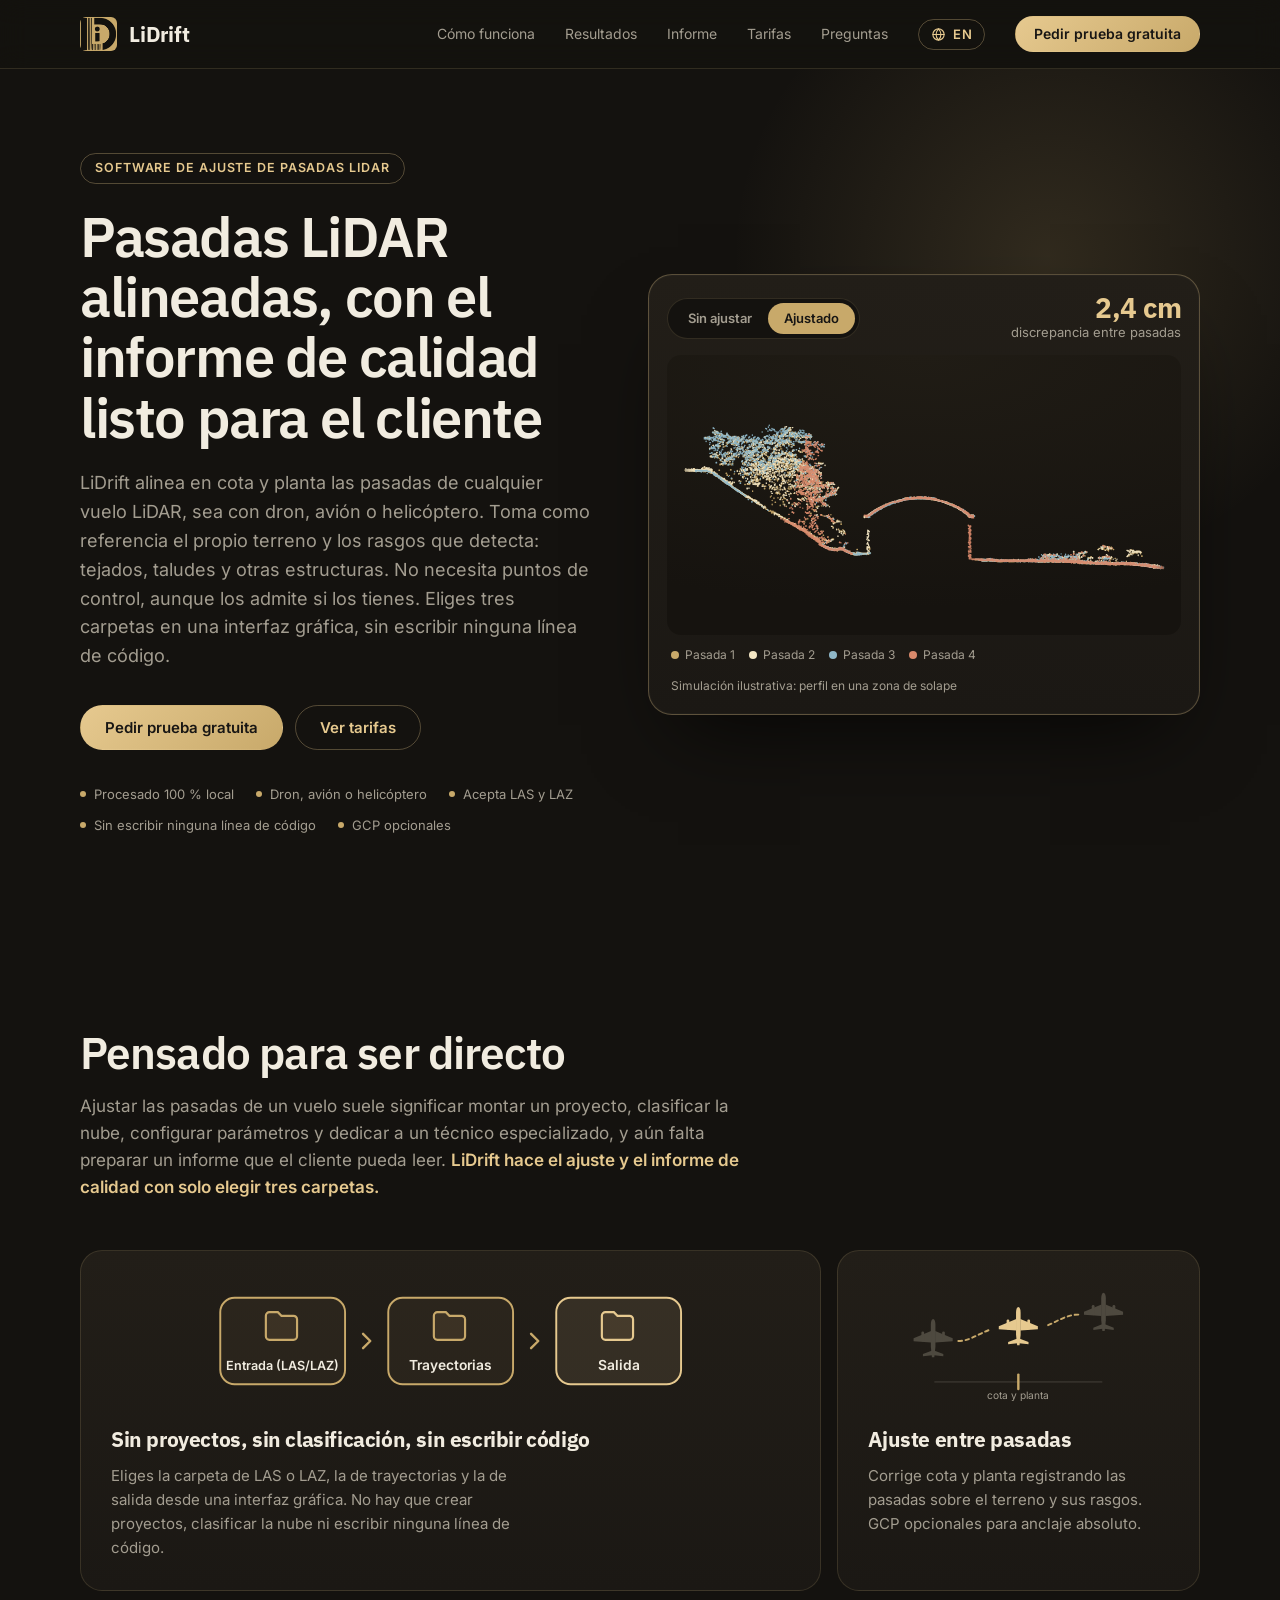
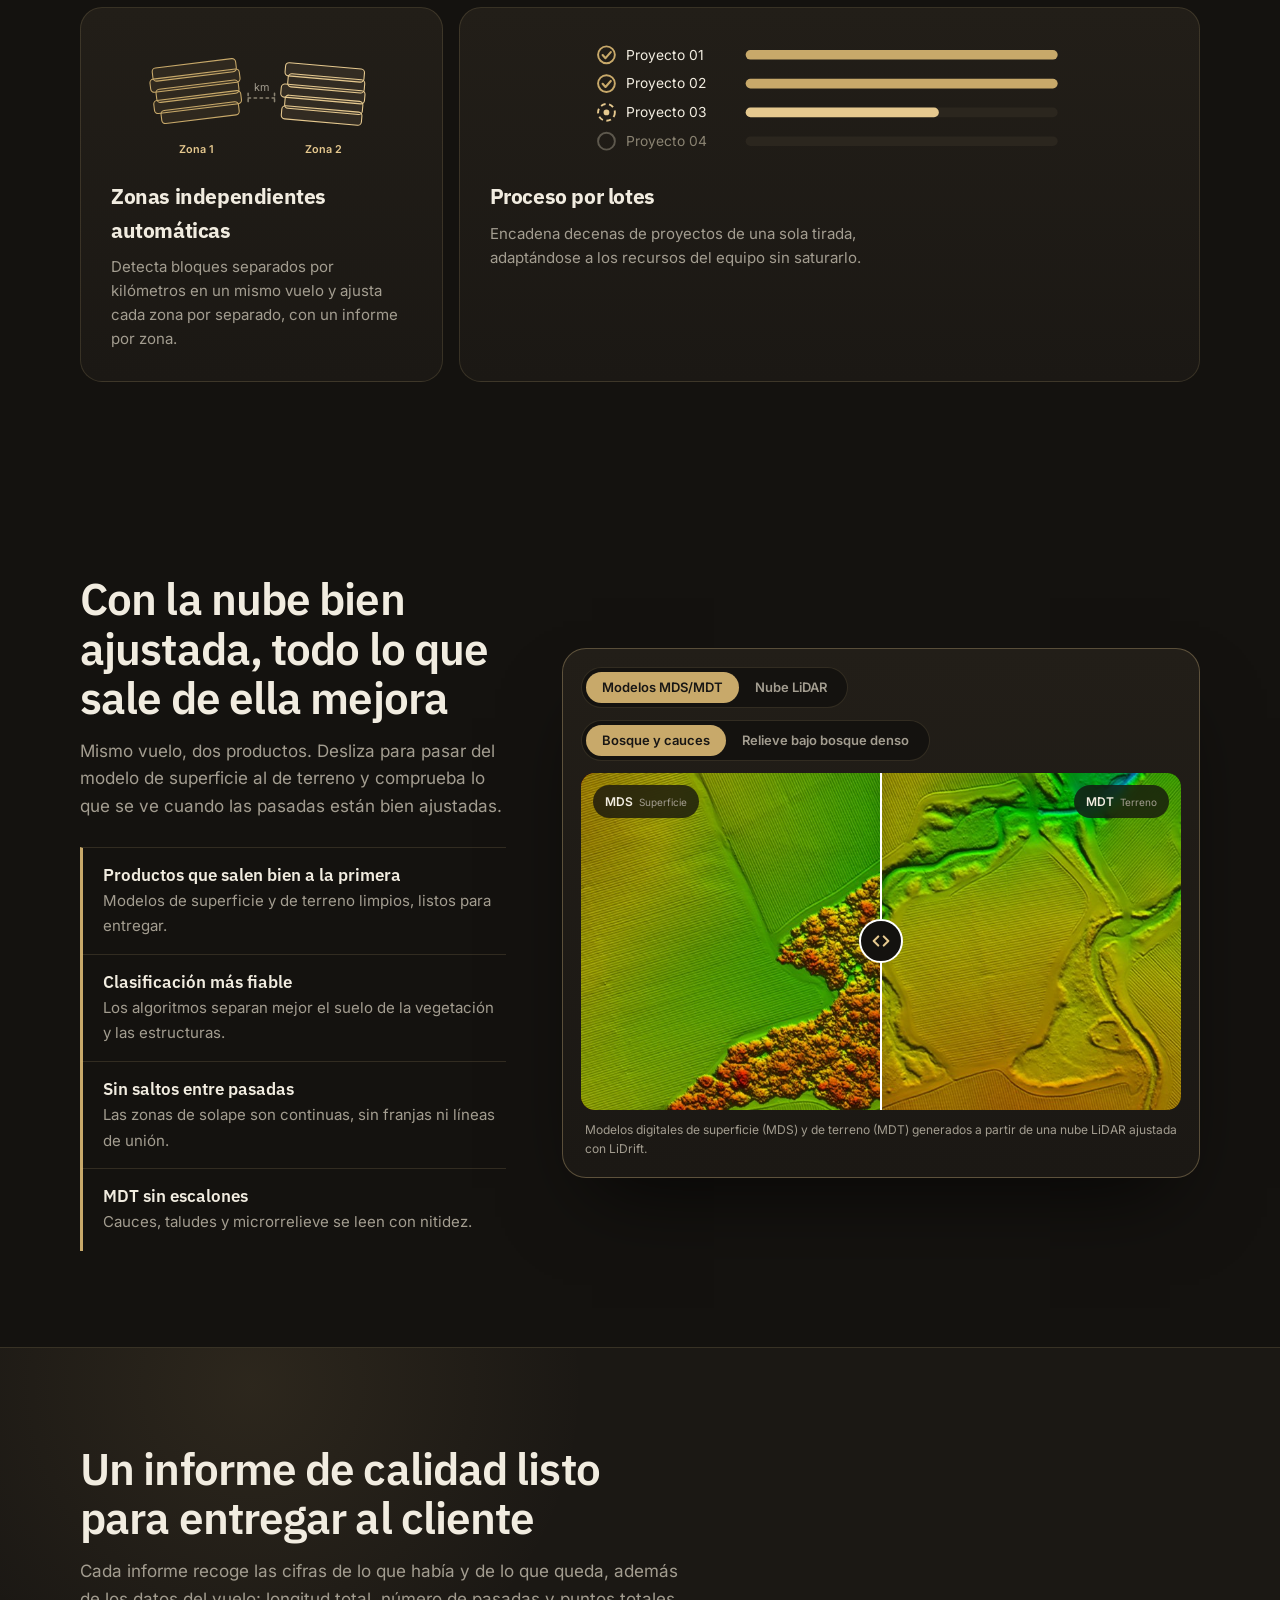
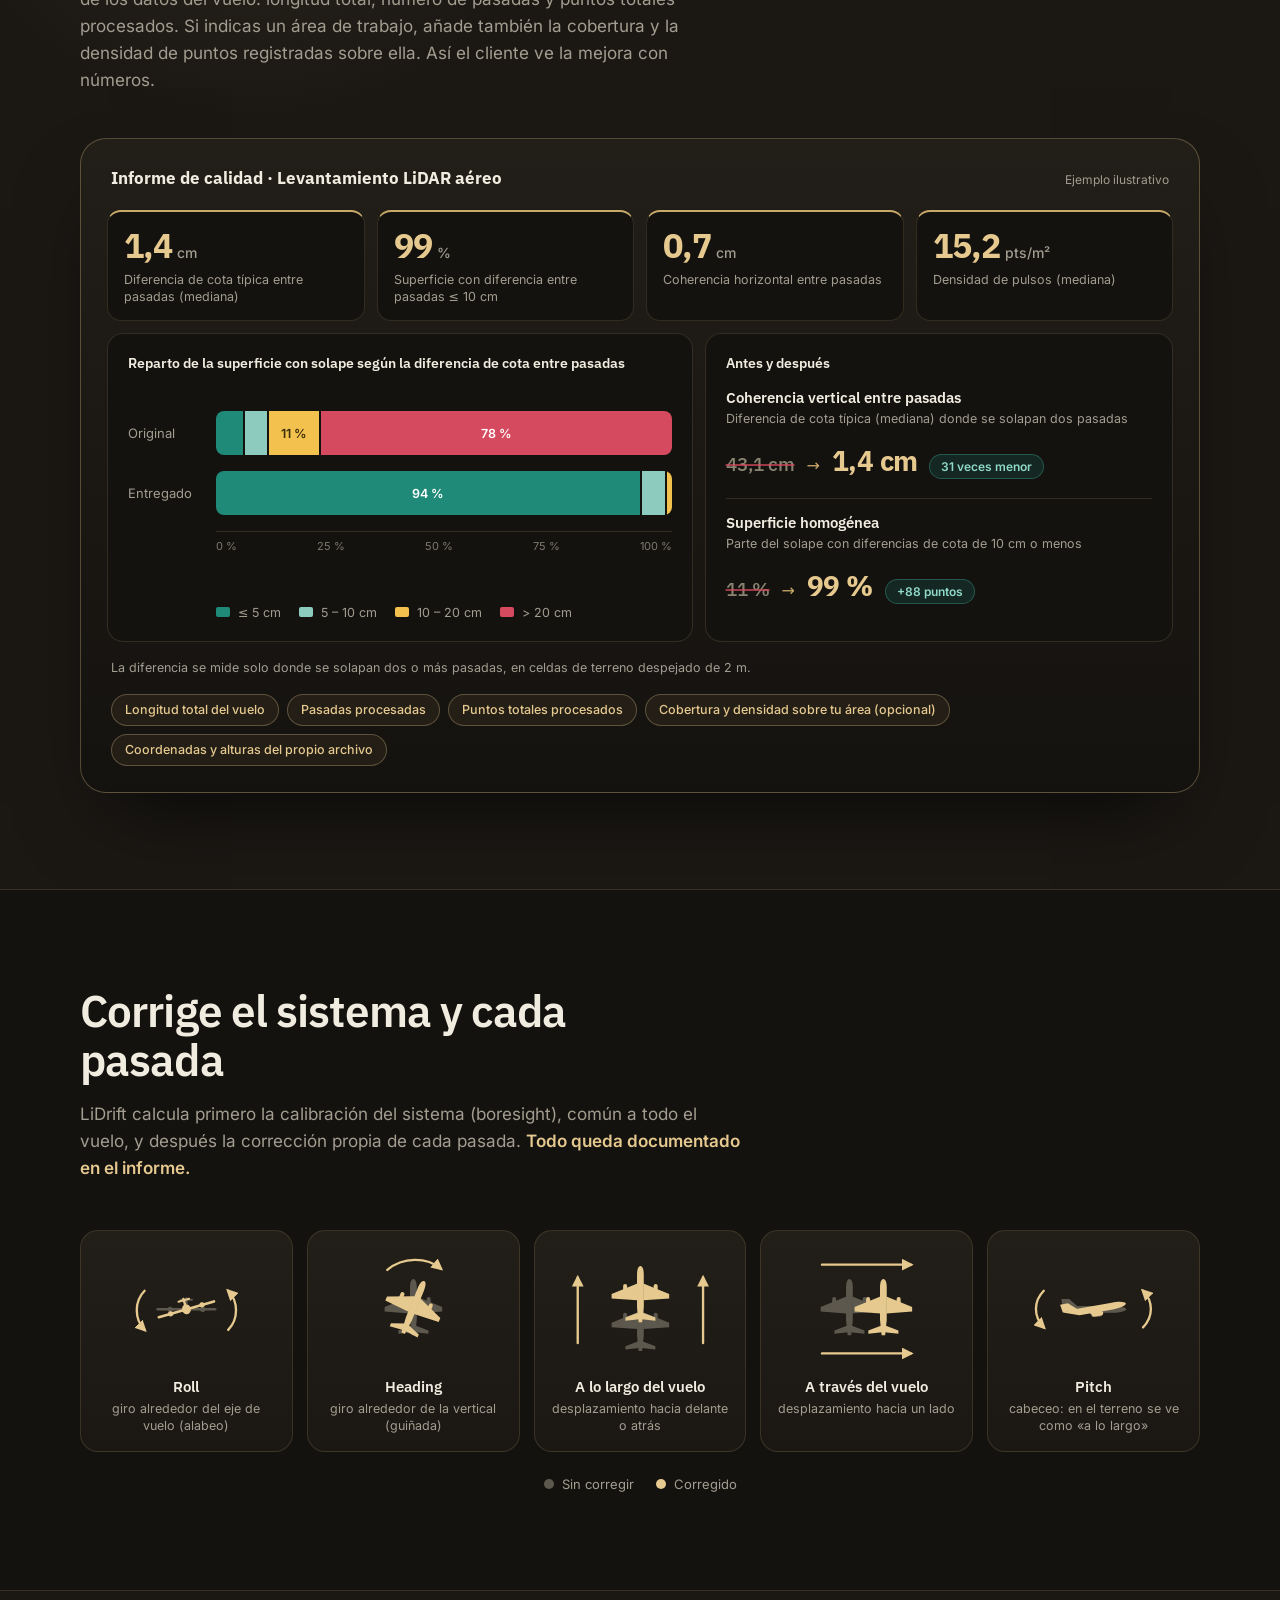
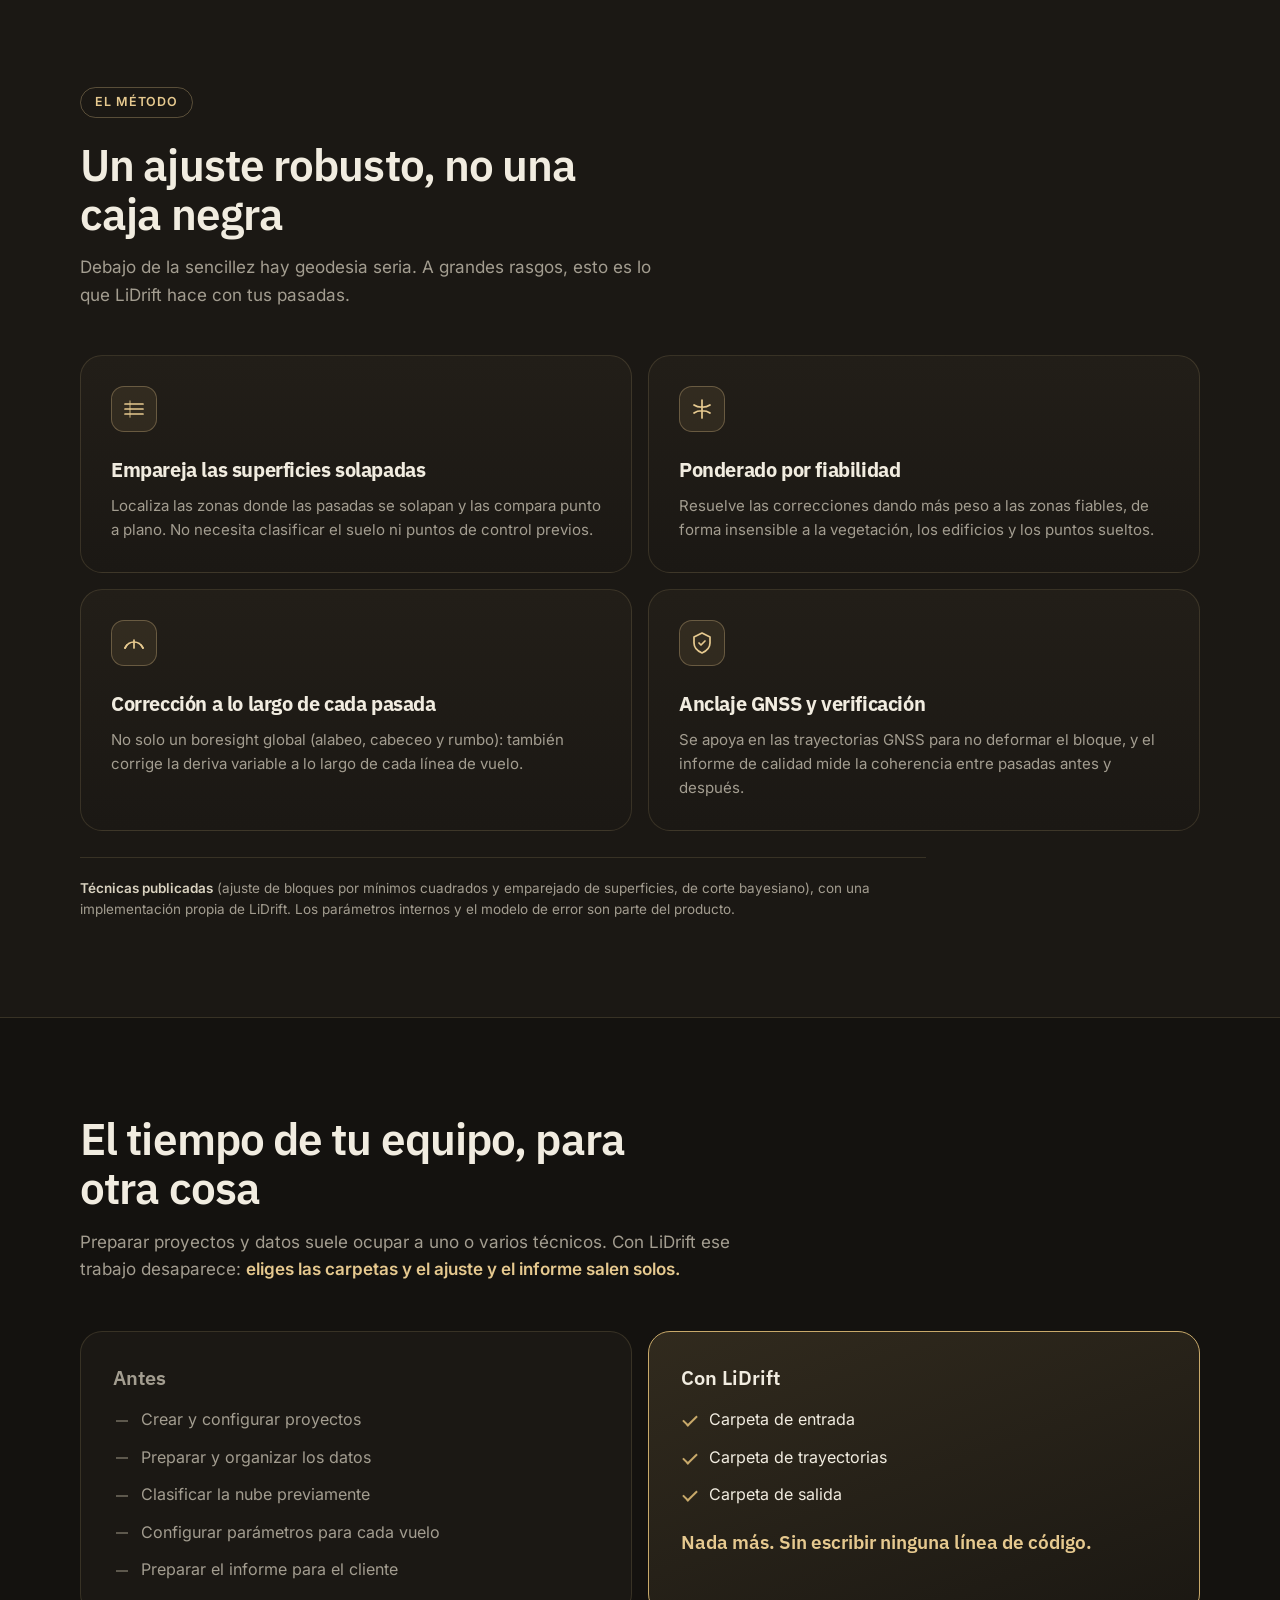
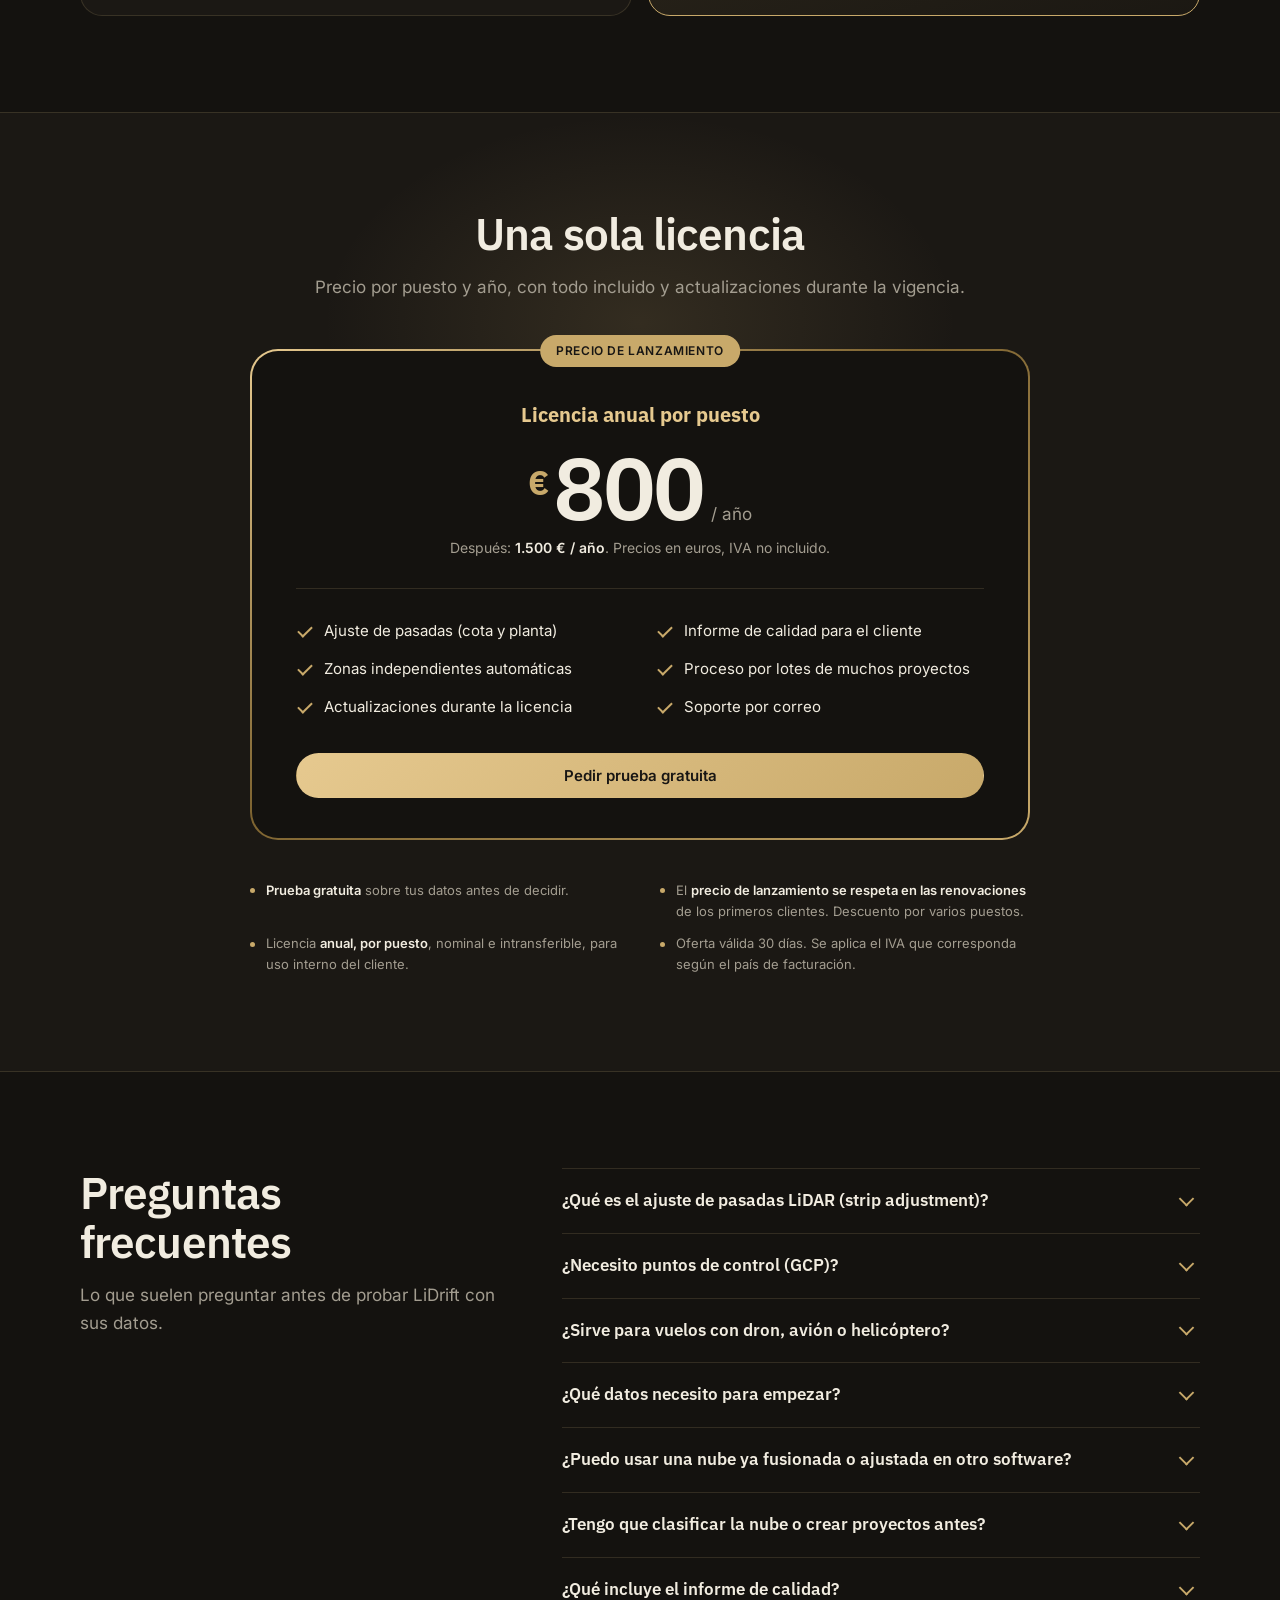
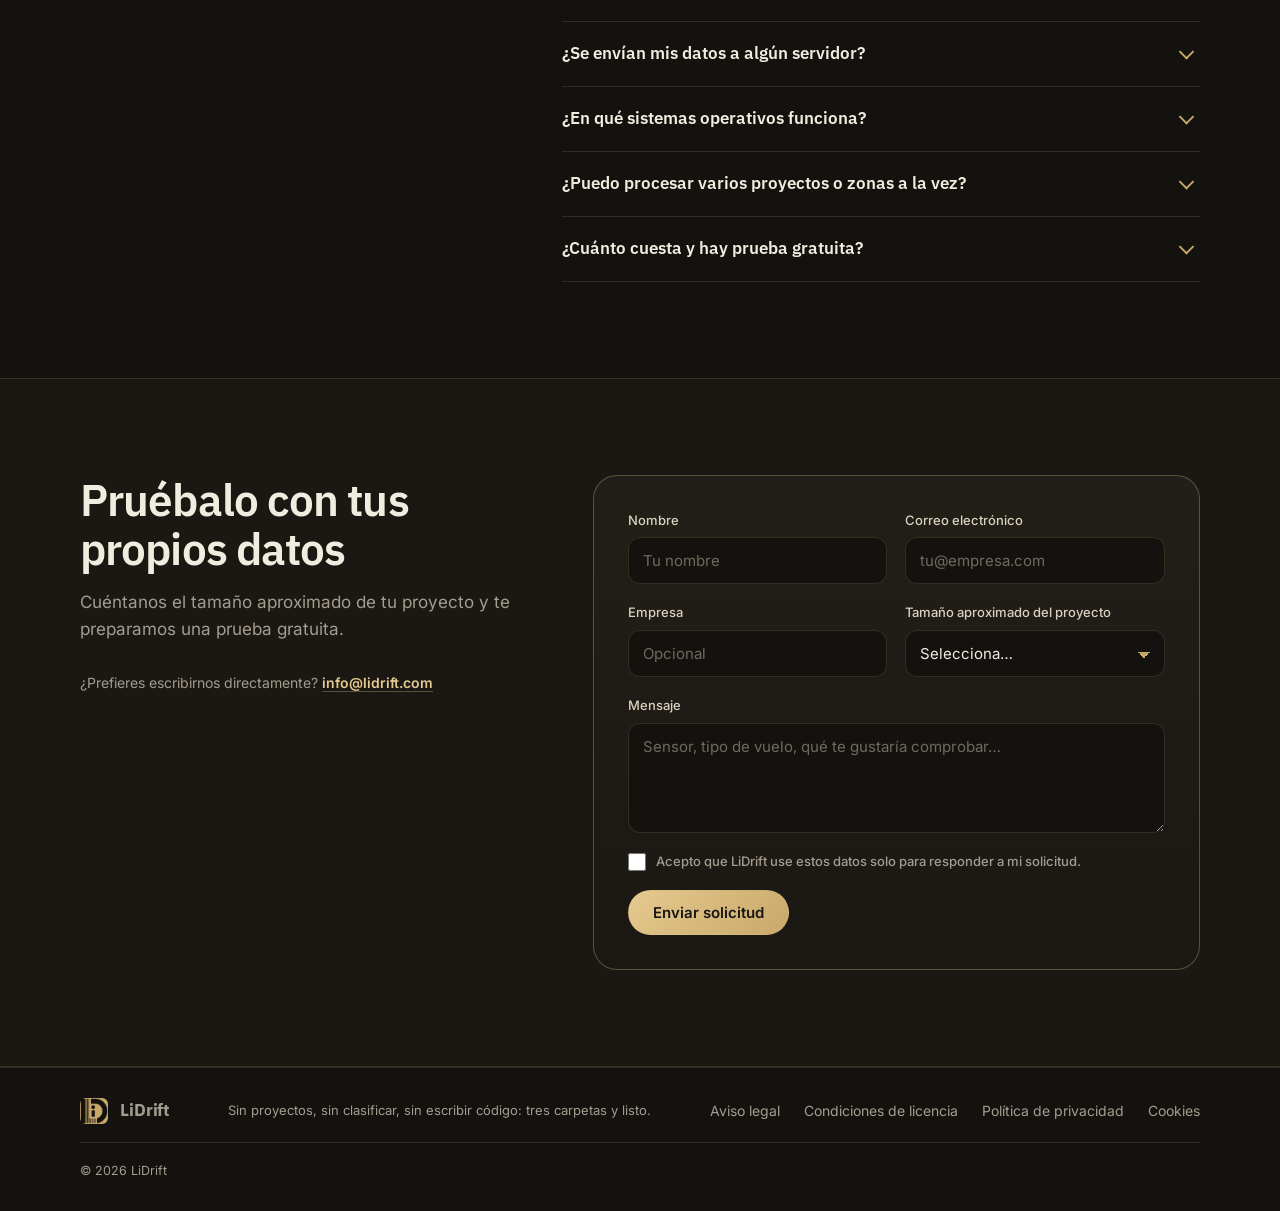
==== commit bcae9e29: "Add files via upload" ====
--- a/es/index.html
+++ b/es/index.html
@@ -796,9 +796,11 @@
       <details class="qa"><summary>¿Necesito puntos de control (GCP)?</summary><p>No. LiDrift ajusta las pasadas entre sí sin puntos de control. Si los tienes, los admite para el anclaje absoluto, y el informe añade entonces la exactitud vertical (error medio y RMSE contra los puntos de control).</p></details>
       <details class="qa"><summary>¿Sirve para vuelos con dron, avión o helicóptero?</summary><p>Sí. LiDrift ajusta las pasadas de cualquier plataforma, siempre que tengas los archivos LAS o LAZ del vuelo y sus trayectorias.</p></details>
       <details class="qa"><summary>¿Qué datos necesito para empezar?</summary><p>Los LAS o LAZ del vuelo y las trayectorias de la plataforma (avión, helicóptero o dron), cada uno en su carpeta, más una carpeta de salida. El sistema de coordenadas y el tipo de altura se leen de la cabecera del archivo.</p></details>
+      <details class="qa"><summary>¿Puedo usar una nube ya fusionada o ajustada en otro software?</summary><p>No. LiDrift necesita las pasadas individuales recortadas, cada una con su trayectoria, tal como salen del sensor. Si las pasadas ya se han unido en una sola nube o han pasado por otro ajuste (por ejemplo, un bloque exportado por DJI Terra), sus deformaciones quedan congeladas en la nube y ya no se pueden separar ni deshacer. LiDrift corrige cada pasada como un conjunto coherente; con las pasadas originales y sus trayectorias el ajuste trabaja con toda la información.</p></details>
       <details class="qa"><summary>¿Tengo que clasificar la nube o crear proyectos antes?</summary><p>No. No hay que crear proyectos, clasificar la nube ni escribir ninguna línea de código: eliges las tres carpetas desde una interfaz gráfica y LiDrift hace el resto.</p></details>
       <details class="qa"><summary>¿Qué incluye el informe de calidad?</summary><p>Por cada zona, la coherencia entre pasadas antes y después del ajuste, la cobertura del solape y el número de pasadas, la densidad de pulsos y, si hay GCP, la exactitud vertical. También incluye los datos del vuelo: longitud total, pasadas y puntos totales procesados. Si indicas un área de trabajo, añade la cobertura y la densidad registradas sobre ella. Además, documenta las correcciones aplicadas a cada pasada.</p></details>
       <details class="qa"><summary>¿Se envían mis datos a algún servidor?</summary><p>No. El procesado es 100 % local: LiDrift no envía tus datos a ningún sitio.</p></details>
+      <details class="qa"><summary>¿En qué sistemas operativos funciona?</summary><p>LiDrift funciona en Windows 10 y 11 (64 bits). No es compatible con Windows 7. De momento no hay versión para Linux ni macOS.</p></details>
       <details class="qa"><summary>¿Puedo procesar varios proyectos o zonas a la vez?</summary><p>Sí. LiDrift detecta bloques separados por kilómetros en un mismo vuelo y ajusta cada zona por separado, con un informe por zona. Además, encadena decenas de proyectos de una sola tirada.</p></details>
       <details class="qa"><summary>¿Cuánto cuesta y hay prueba gratuita?</summary><p>La licencia es anual y por puesto: 800 € al año como precio de lanzamiento y 1.500 € al año después, IVA no incluido. Puedes pedir una prueba gratuita sobre tus propios datos antes de decidir.</p></details>
     </div>
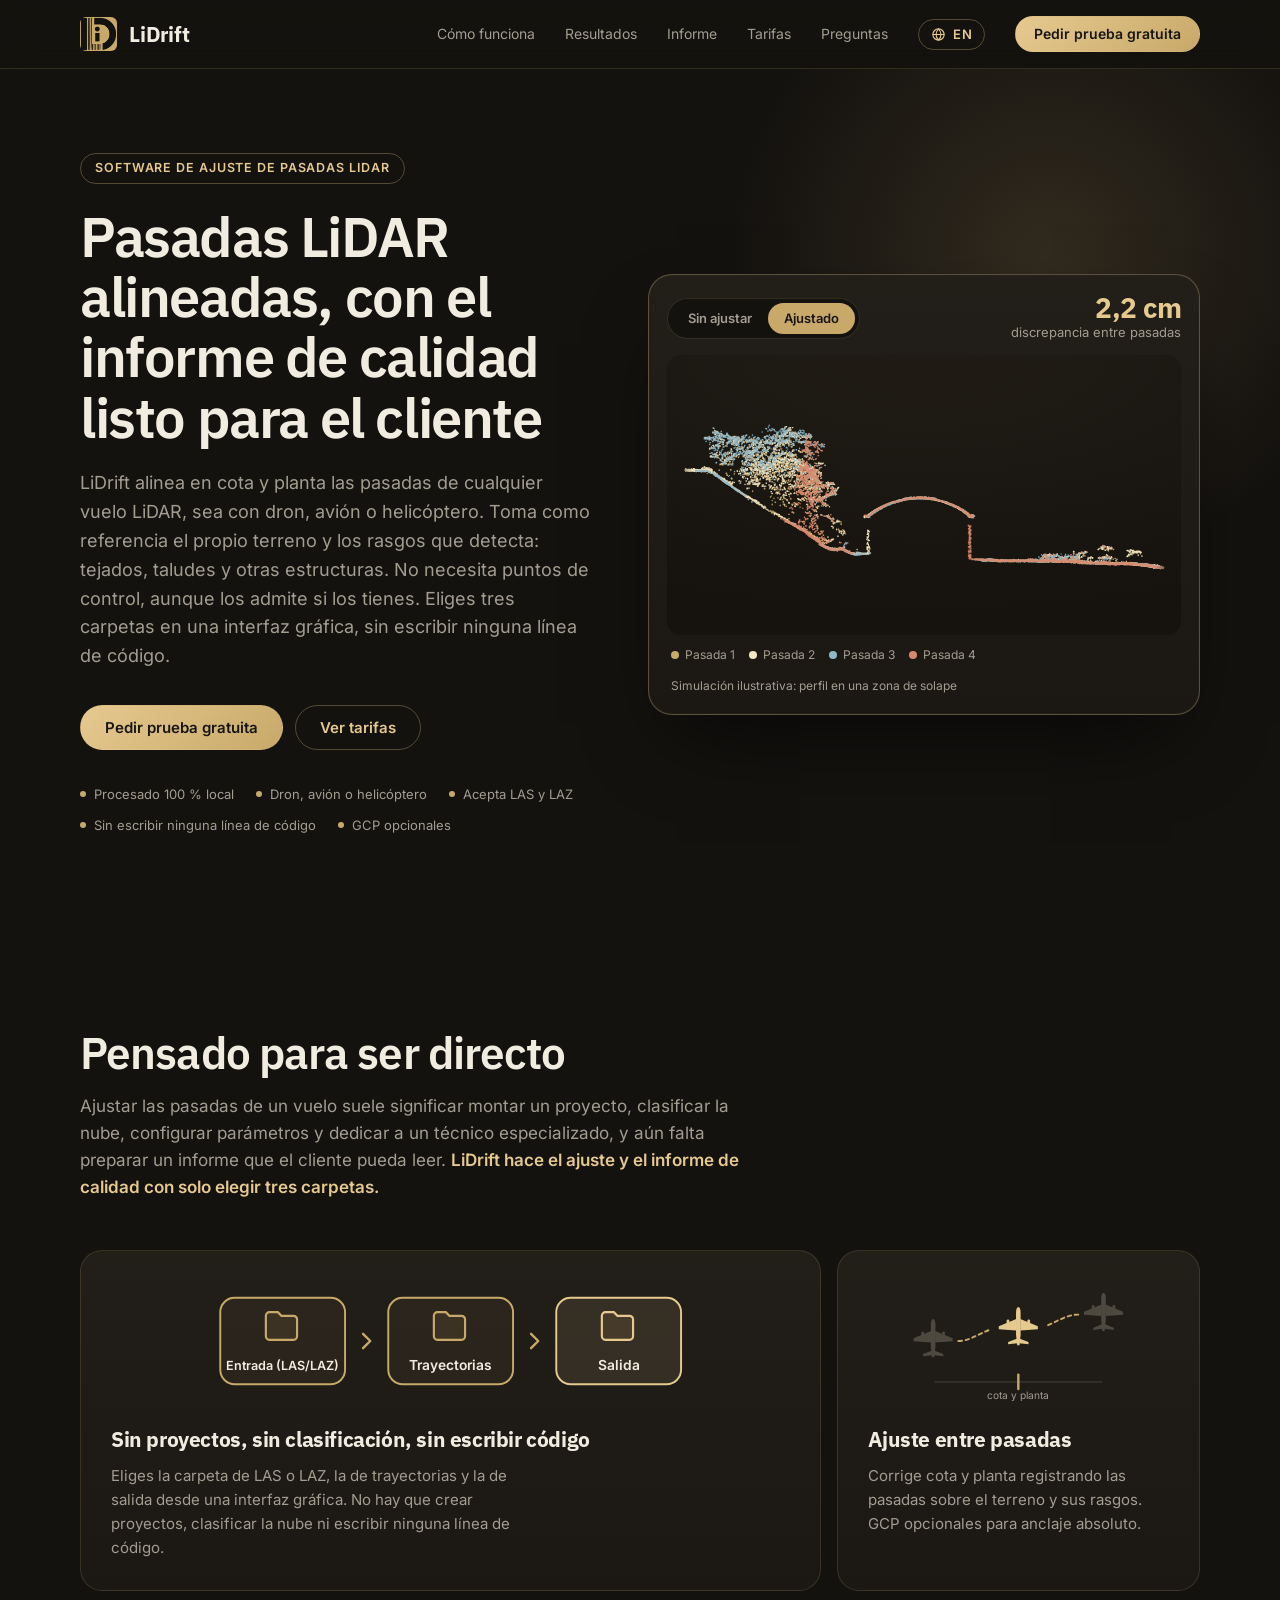
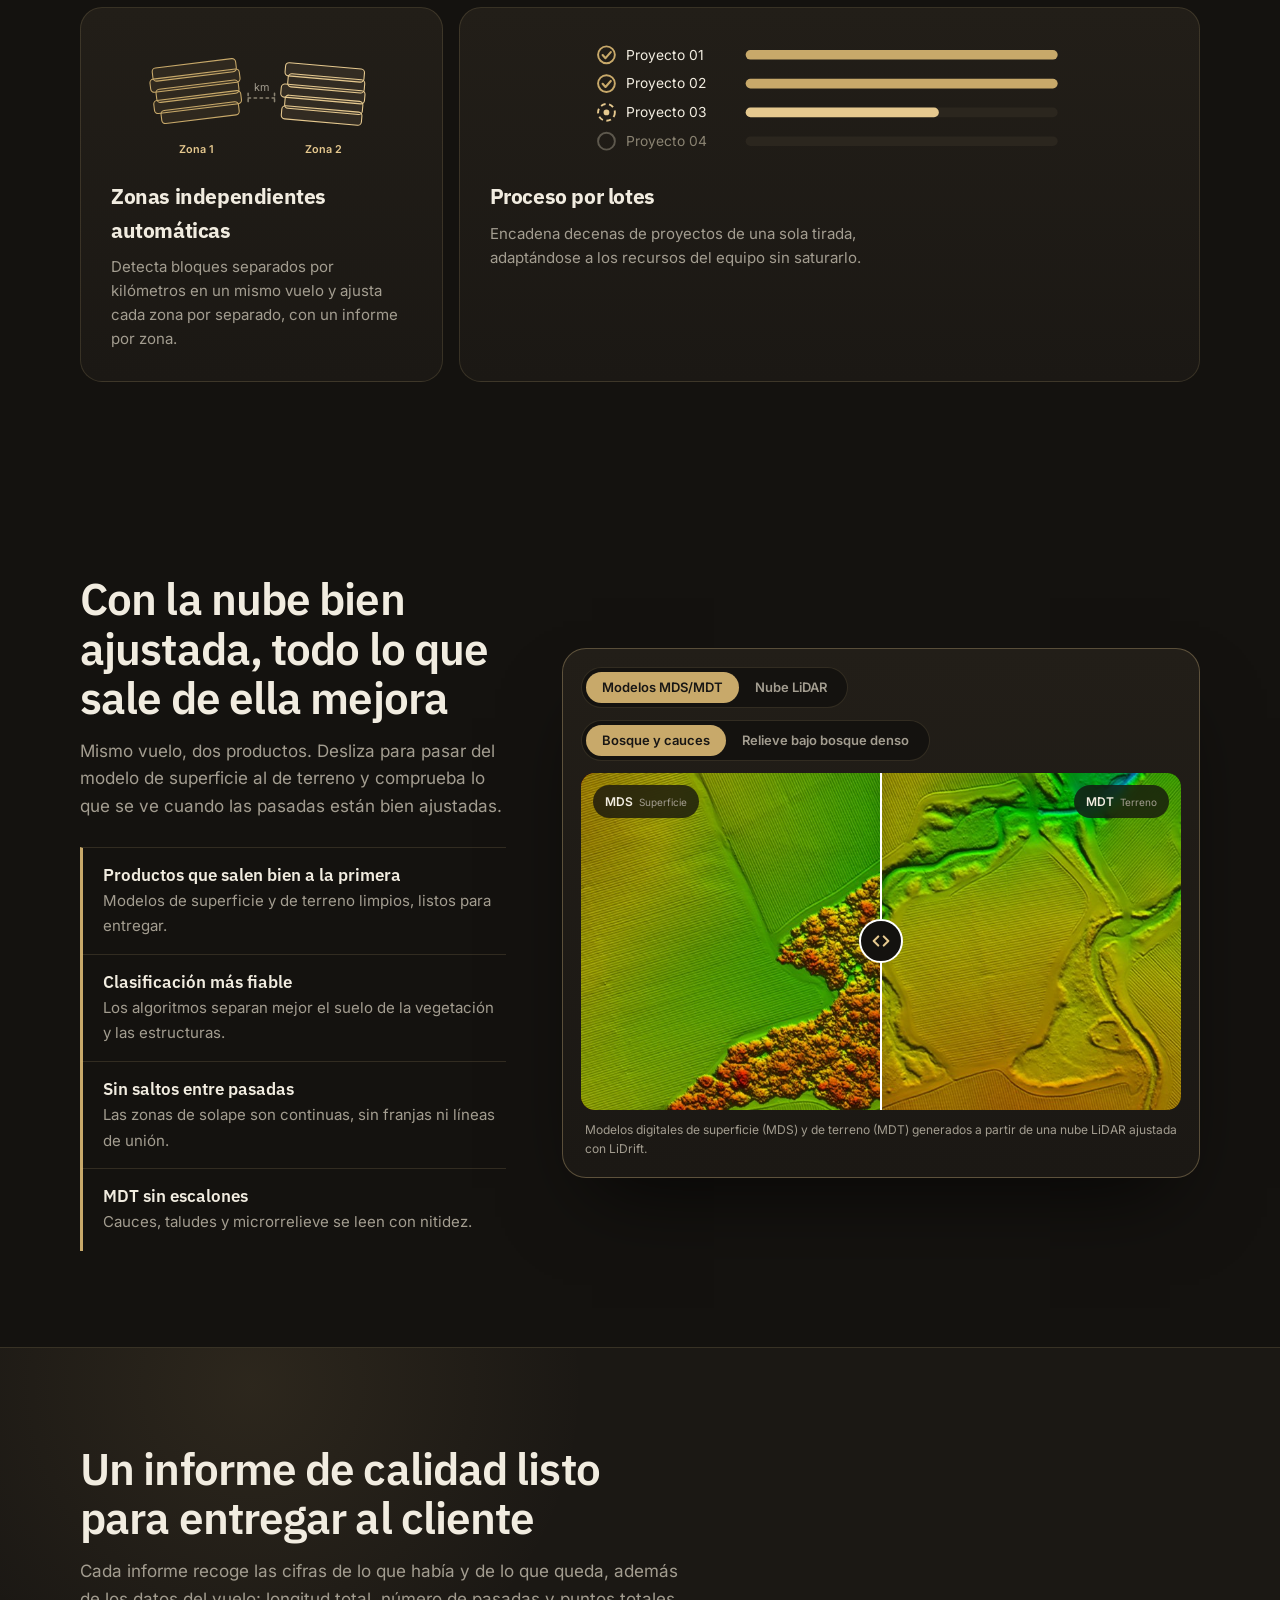
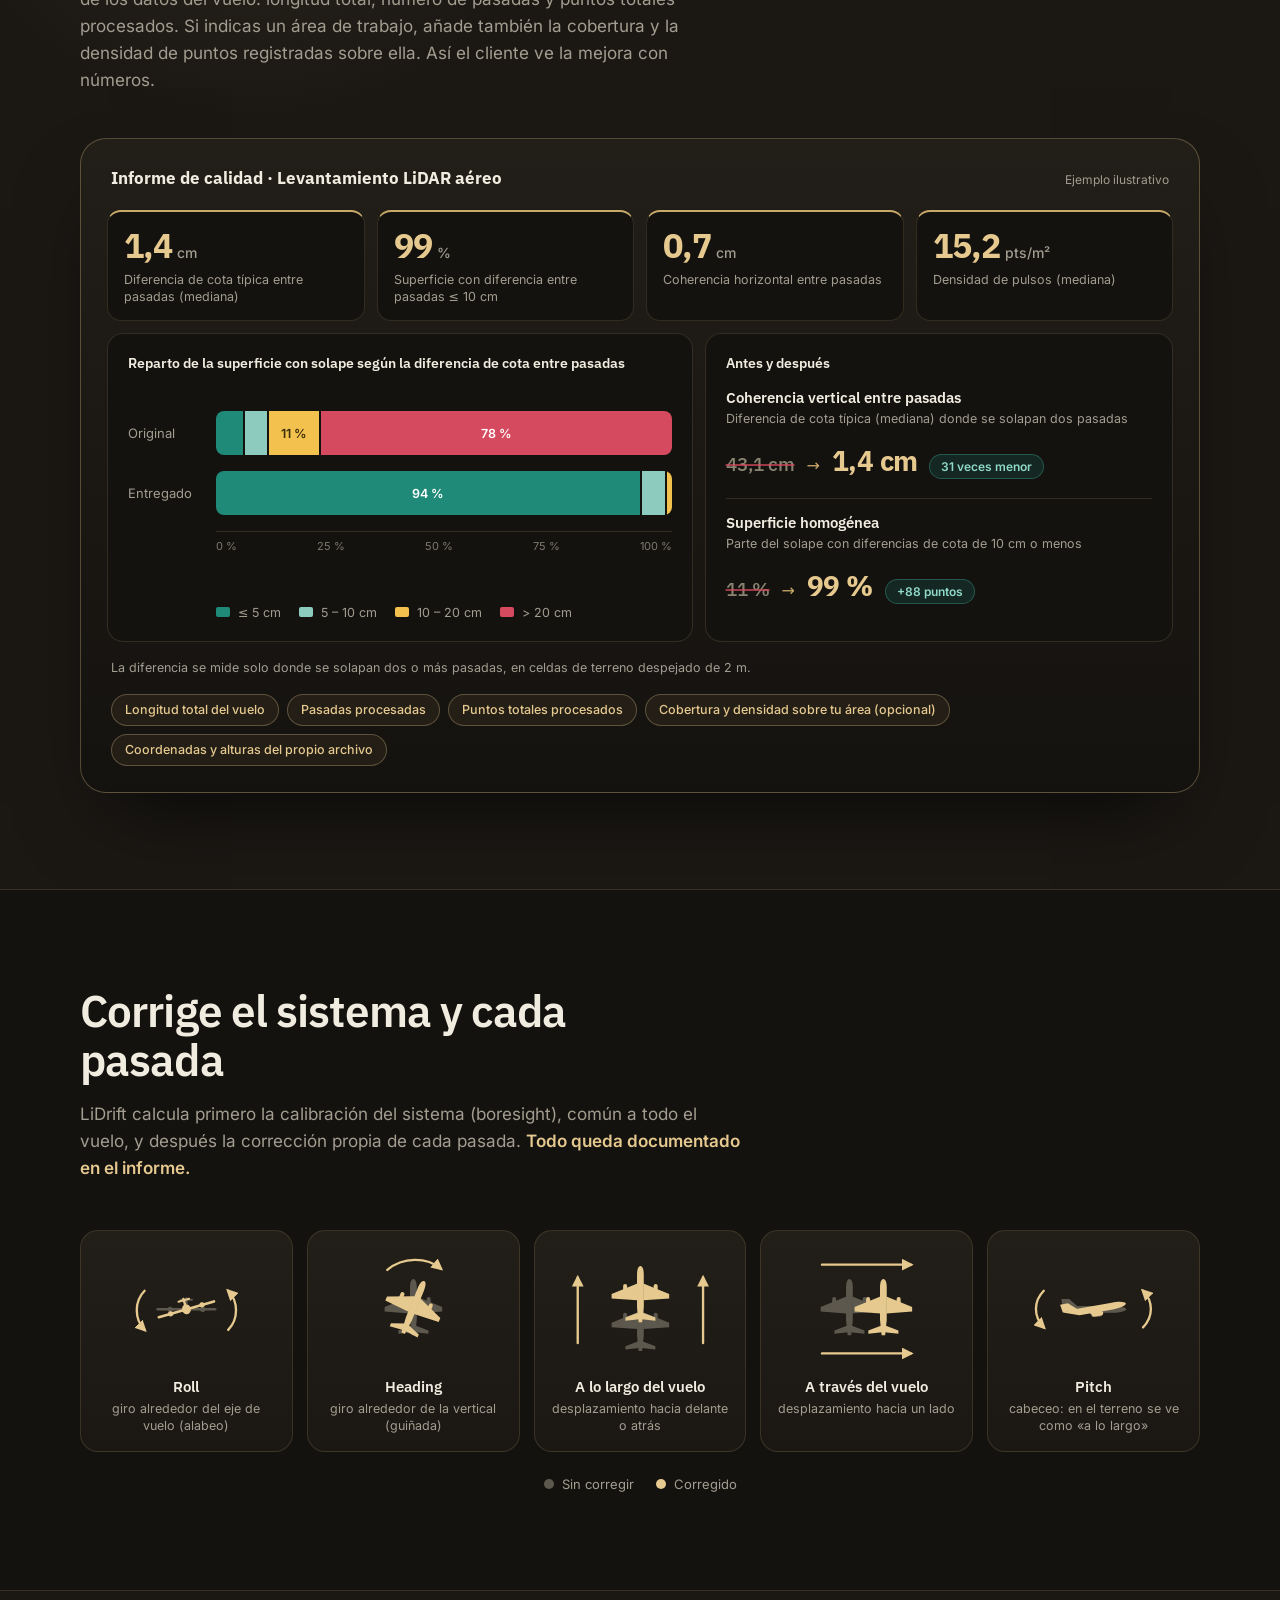
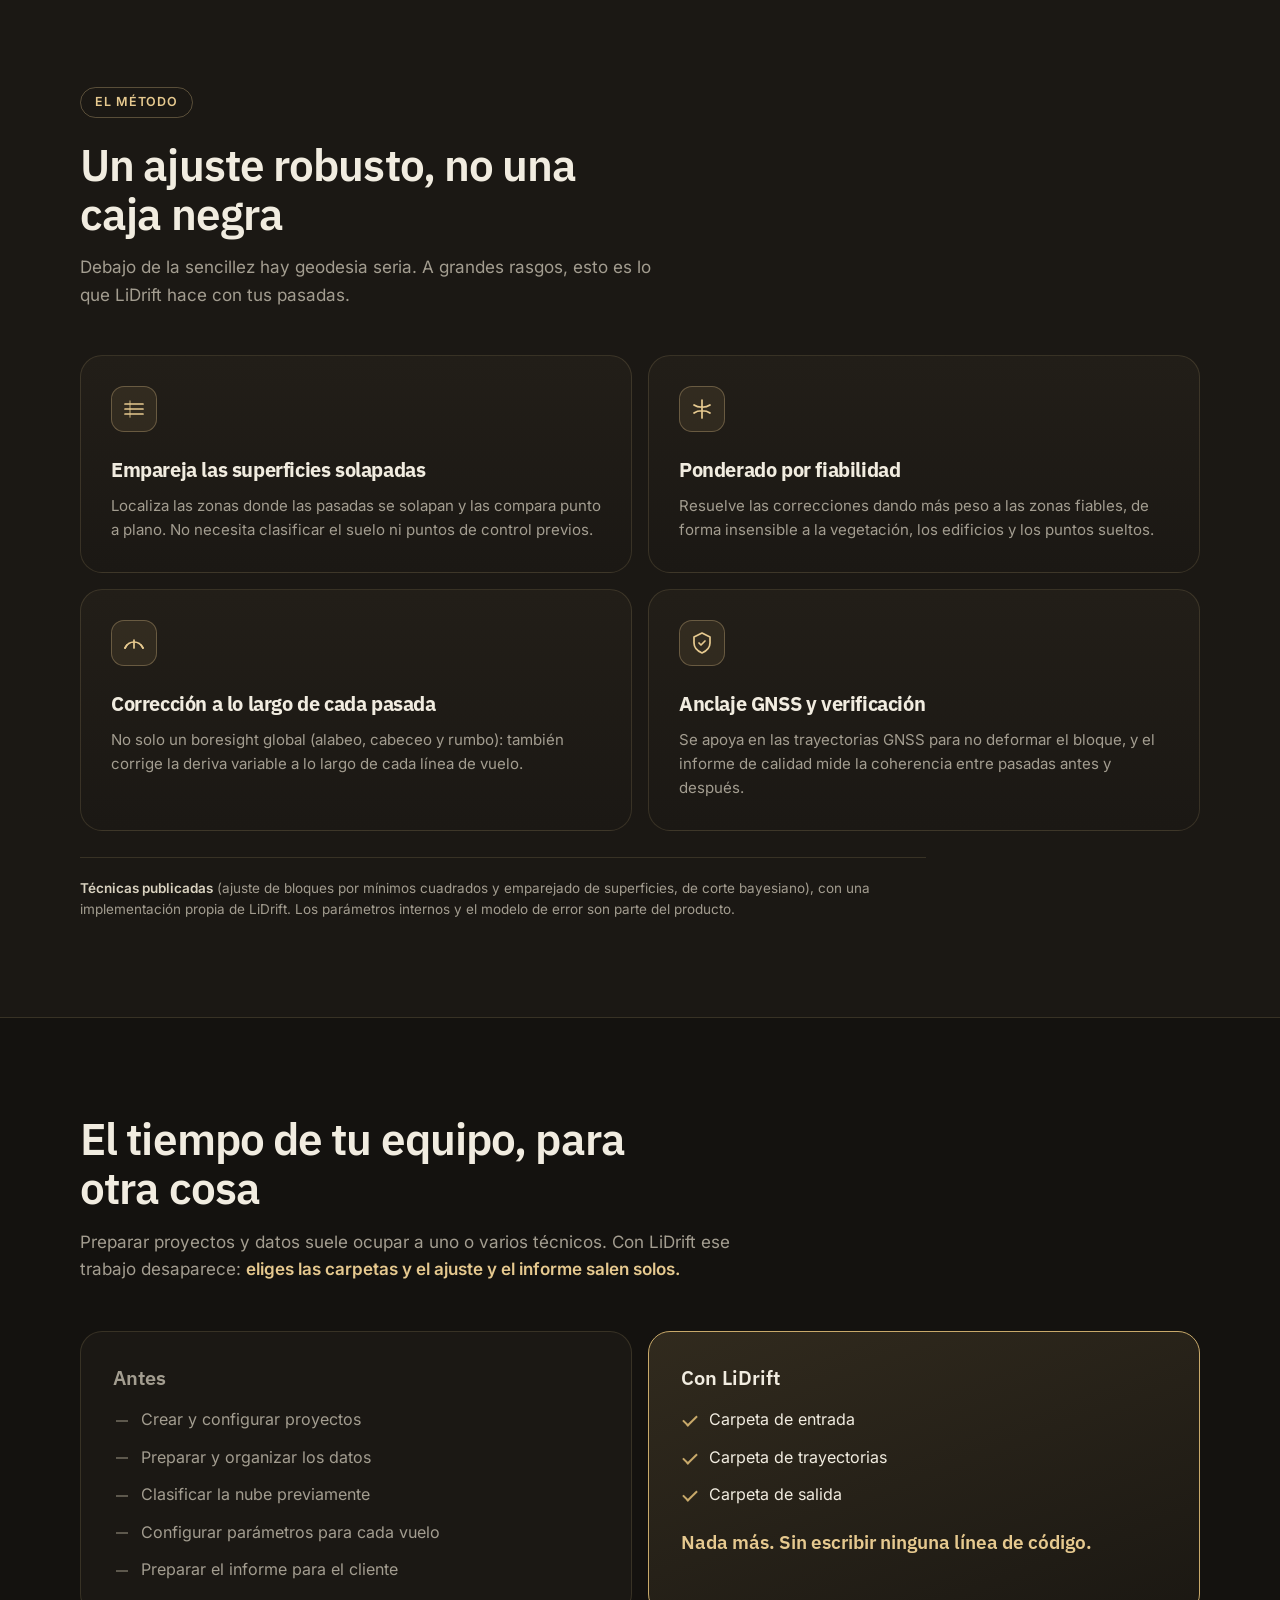
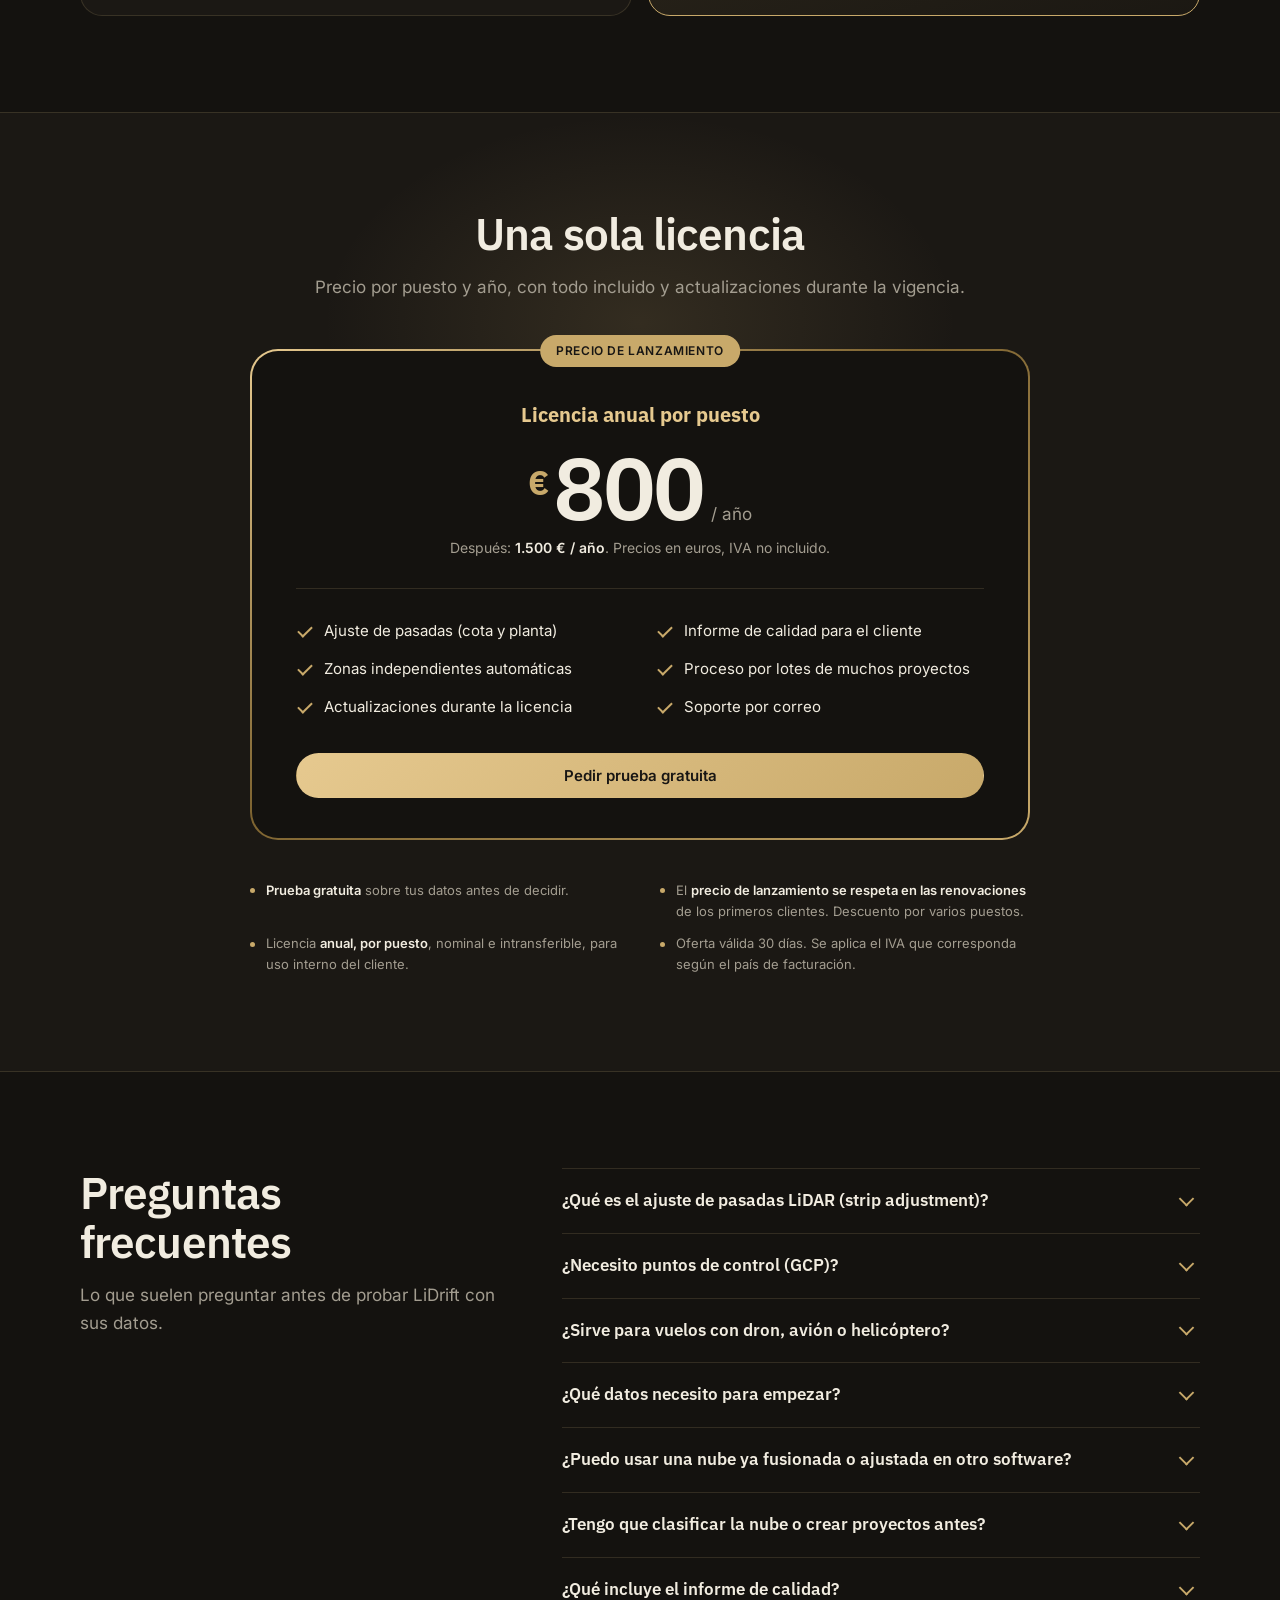
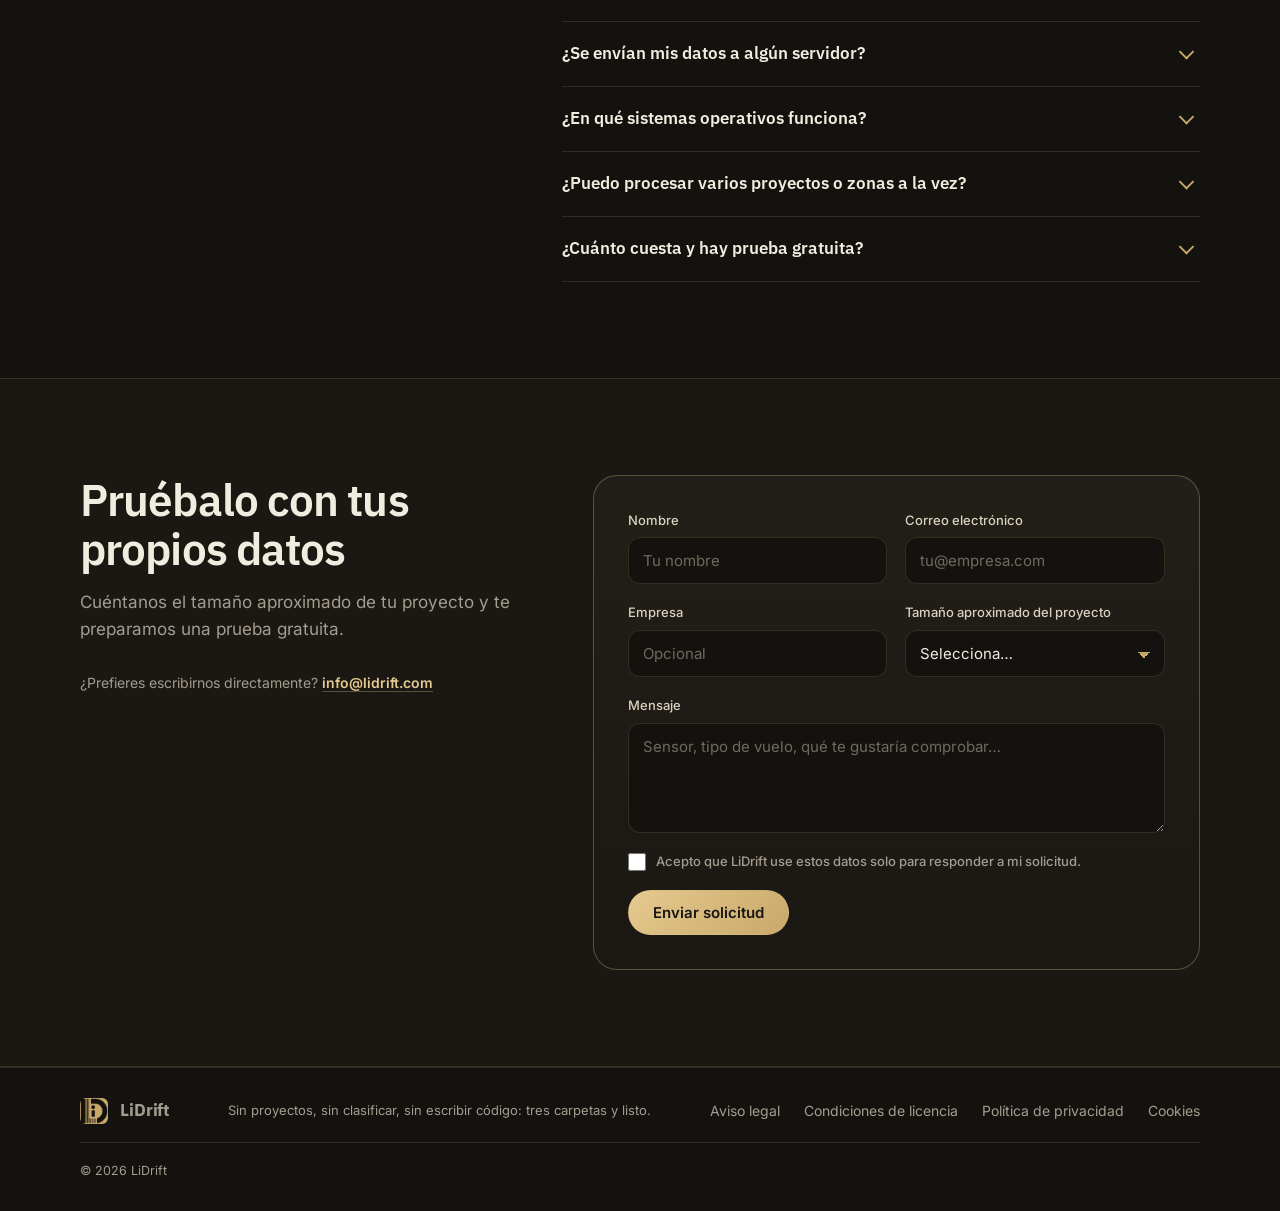
==== commit 0f436725: "Add files via upload" ====
--- a/es/index.html
+++ b/es/index.html
@@ -796,7 +796,7 @@
       <details class="qa"><summary>¿Necesito puntos de control (GCP)?</summary><p>No. LiDrift ajusta las pasadas entre sí sin puntos de control. Si los tienes, los admite para el anclaje absoluto, y el informe añade entonces la exactitud vertical (error medio y RMSE contra los puntos de control).</p></details>
       <details class="qa"><summary>¿Sirve para vuelos con dron, avión o helicóptero?</summary><p>Sí. LiDrift ajusta las pasadas de cualquier plataforma, siempre que tengas los archivos LAS o LAZ del vuelo y sus trayectorias.</p></details>
       <details class="qa"><summary>¿Qué datos necesito para empezar?</summary><p>Los LAS o LAZ del vuelo y las trayectorias de la plataforma (avión, helicóptero o dron), cada uno en su carpeta, más una carpeta de salida. El sistema de coordenadas y el tipo de altura se leen de la cabecera del archivo.</p></details>
-      <details class="qa"><summary>¿Puedo usar una nube ya fusionada o ajustada en otro software?</summary><p>No. LiDrift necesita las pasadas individuales recortadas, cada una con su trayectoria, tal como salen del sensor. Si las pasadas ya se han unido en una sola nube o han pasado por otro ajuste (por ejemplo, un bloque exportado por DJI Terra), sus deformaciones quedan congeladas en la nube y ya no se pueden separar ni deshacer. LiDrift corrige cada pasada como un conjunto coherente; con las pasadas originales y sus trayectorias el ajuste trabaja con toda la información.</p></details>
+      <details class="qa"><summary>¿Puedo usar una nube ya fusionada o ajustada en otro software?</summary><p>No. LiDrift necesita las pasadas individuales recortadas, cada una con su trayectoria, tal como salen del sensor. Si las pasadas ya se han unido en una sola nube o han pasado por el ajuste de otro software, sus deformaciones quedan congeladas en la nube y ya no se pueden separar ni deshacer. LiDrift corrige cada pasada como un conjunto coherente; con las pasadas originales y sus trayectorias el ajuste trabaja con toda la información.</p></details>
       <details class="qa"><summary>¿Tengo que clasificar la nube o crear proyectos antes?</summary><p>No. No hay que crear proyectos, clasificar la nube ni escribir ninguna línea de código: eliges las tres carpetas desde una interfaz gráfica y LiDrift hace el resto.</p></details>
       <details class="qa"><summary>¿Qué incluye el informe de calidad?</summary><p>Por cada zona, la coherencia entre pasadas antes y después del ajuste, la cobertura del solape y el número de pasadas, la densidad de pulsos y, si hay GCP, la exactitud vertical. También incluye los datos del vuelo: longitud total, pasadas y puntos totales procesados. Si indicas un área de trabajo, añade la cobertura y la densidad registradas sobre ella. Además, documenta las correcciones aplicadas a cada pasada.</p></details>
       <details class="qa"><summary>¿Se envían mis datos a algún servidor?</summary><p>No. El procesado es 100 % local: LiDrift no envía tus datos a ningún sitio.</p></details>
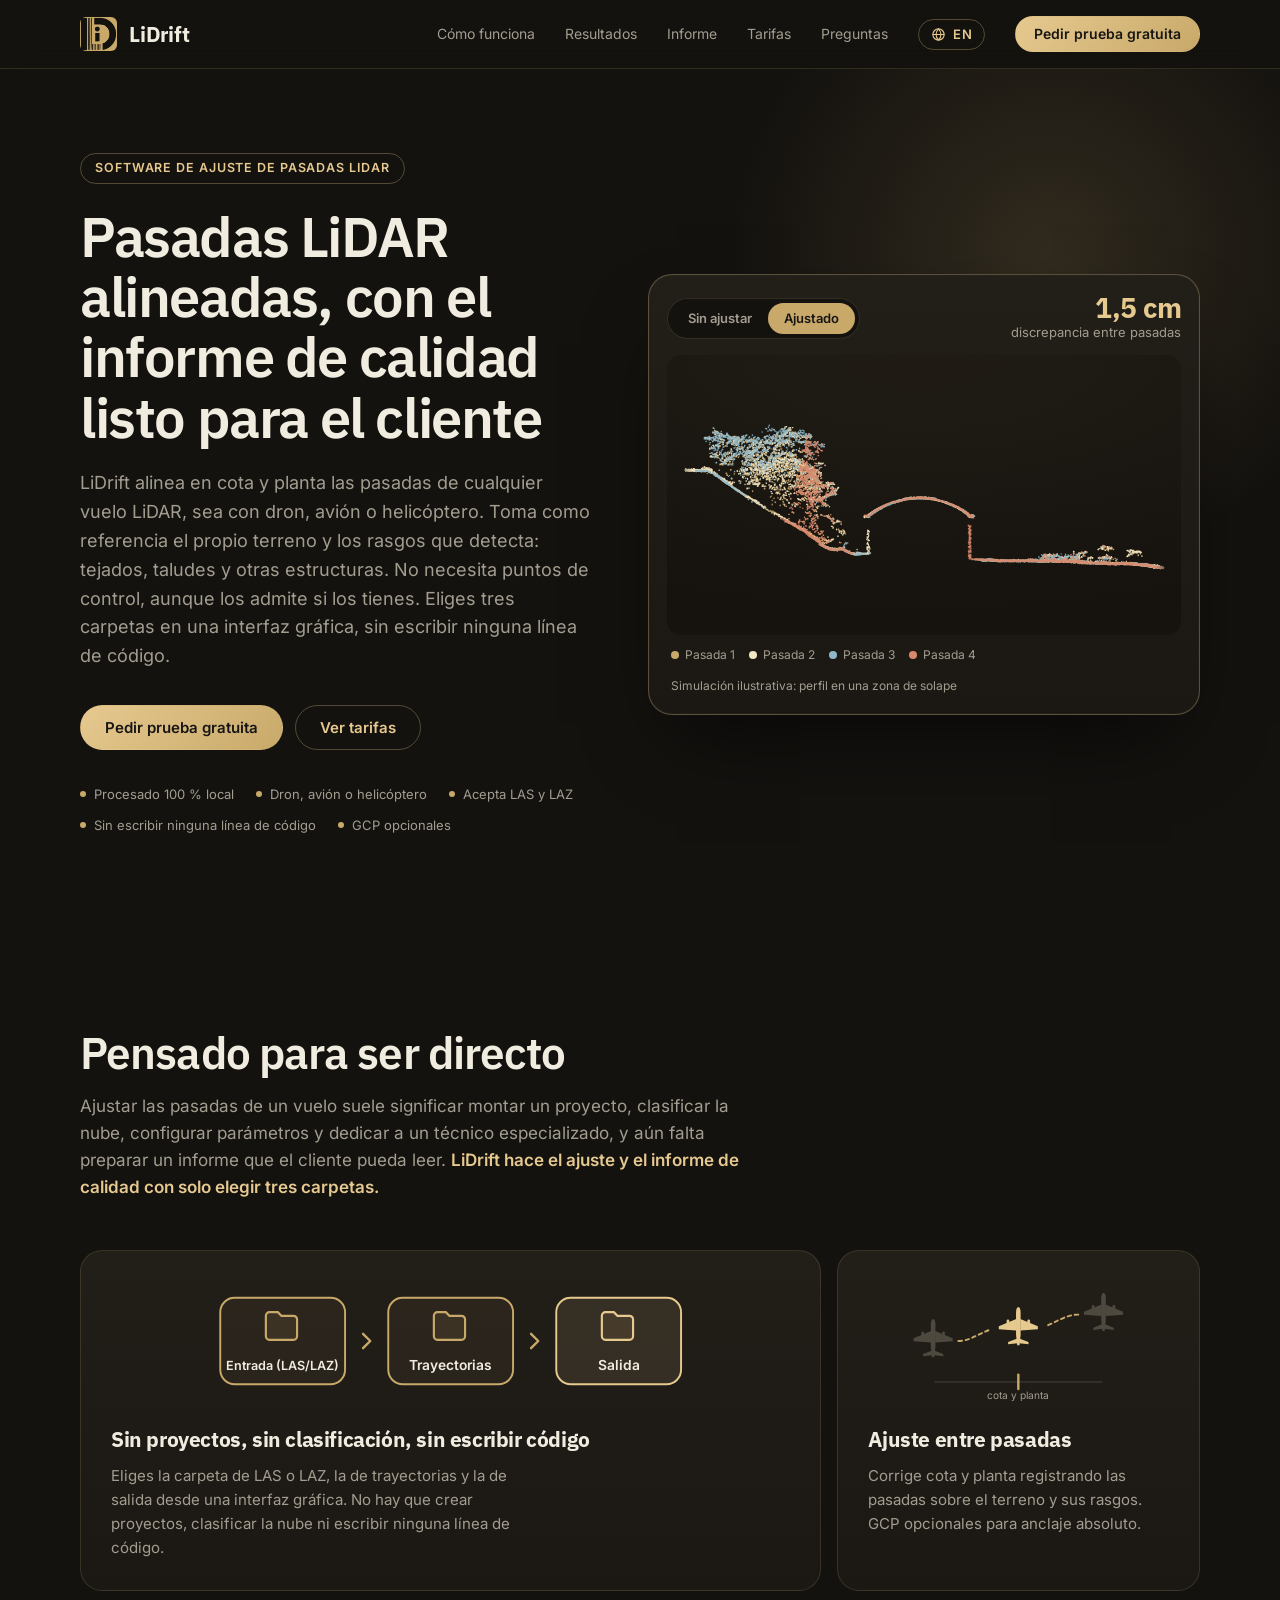
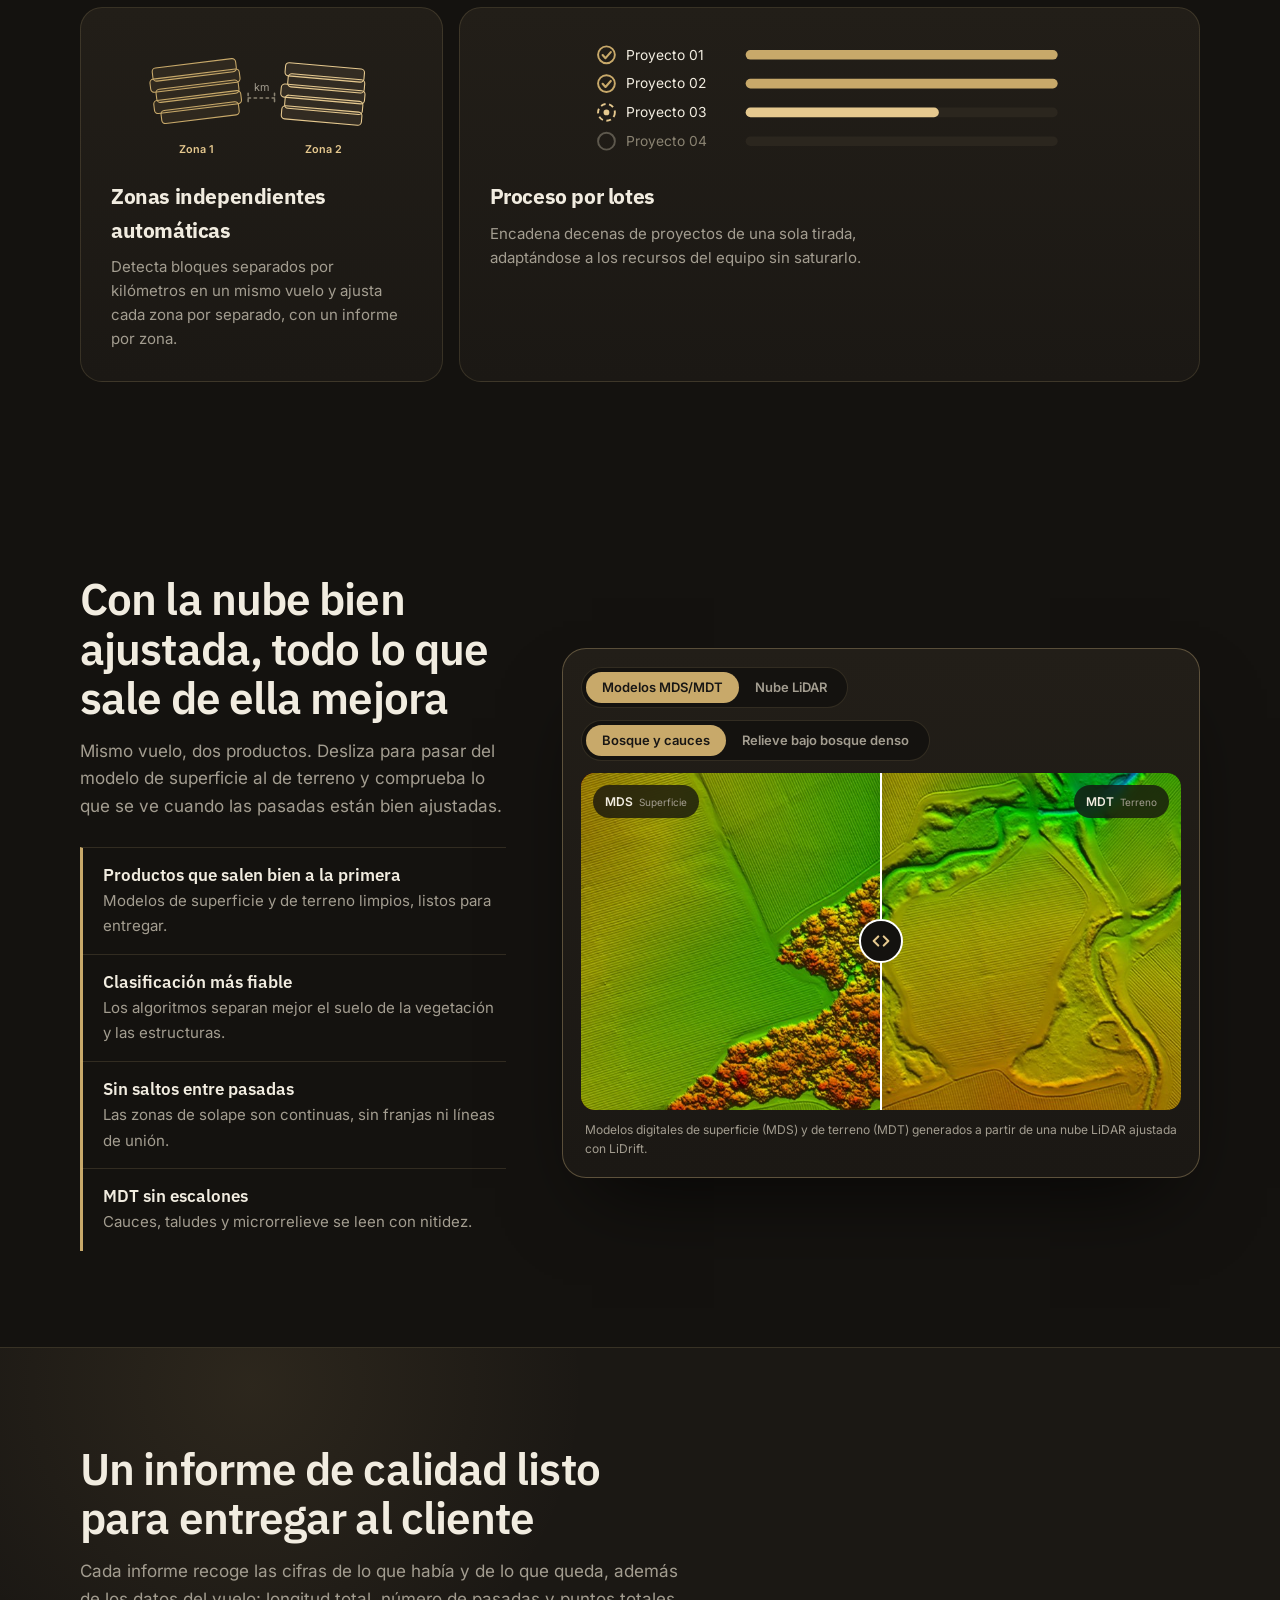
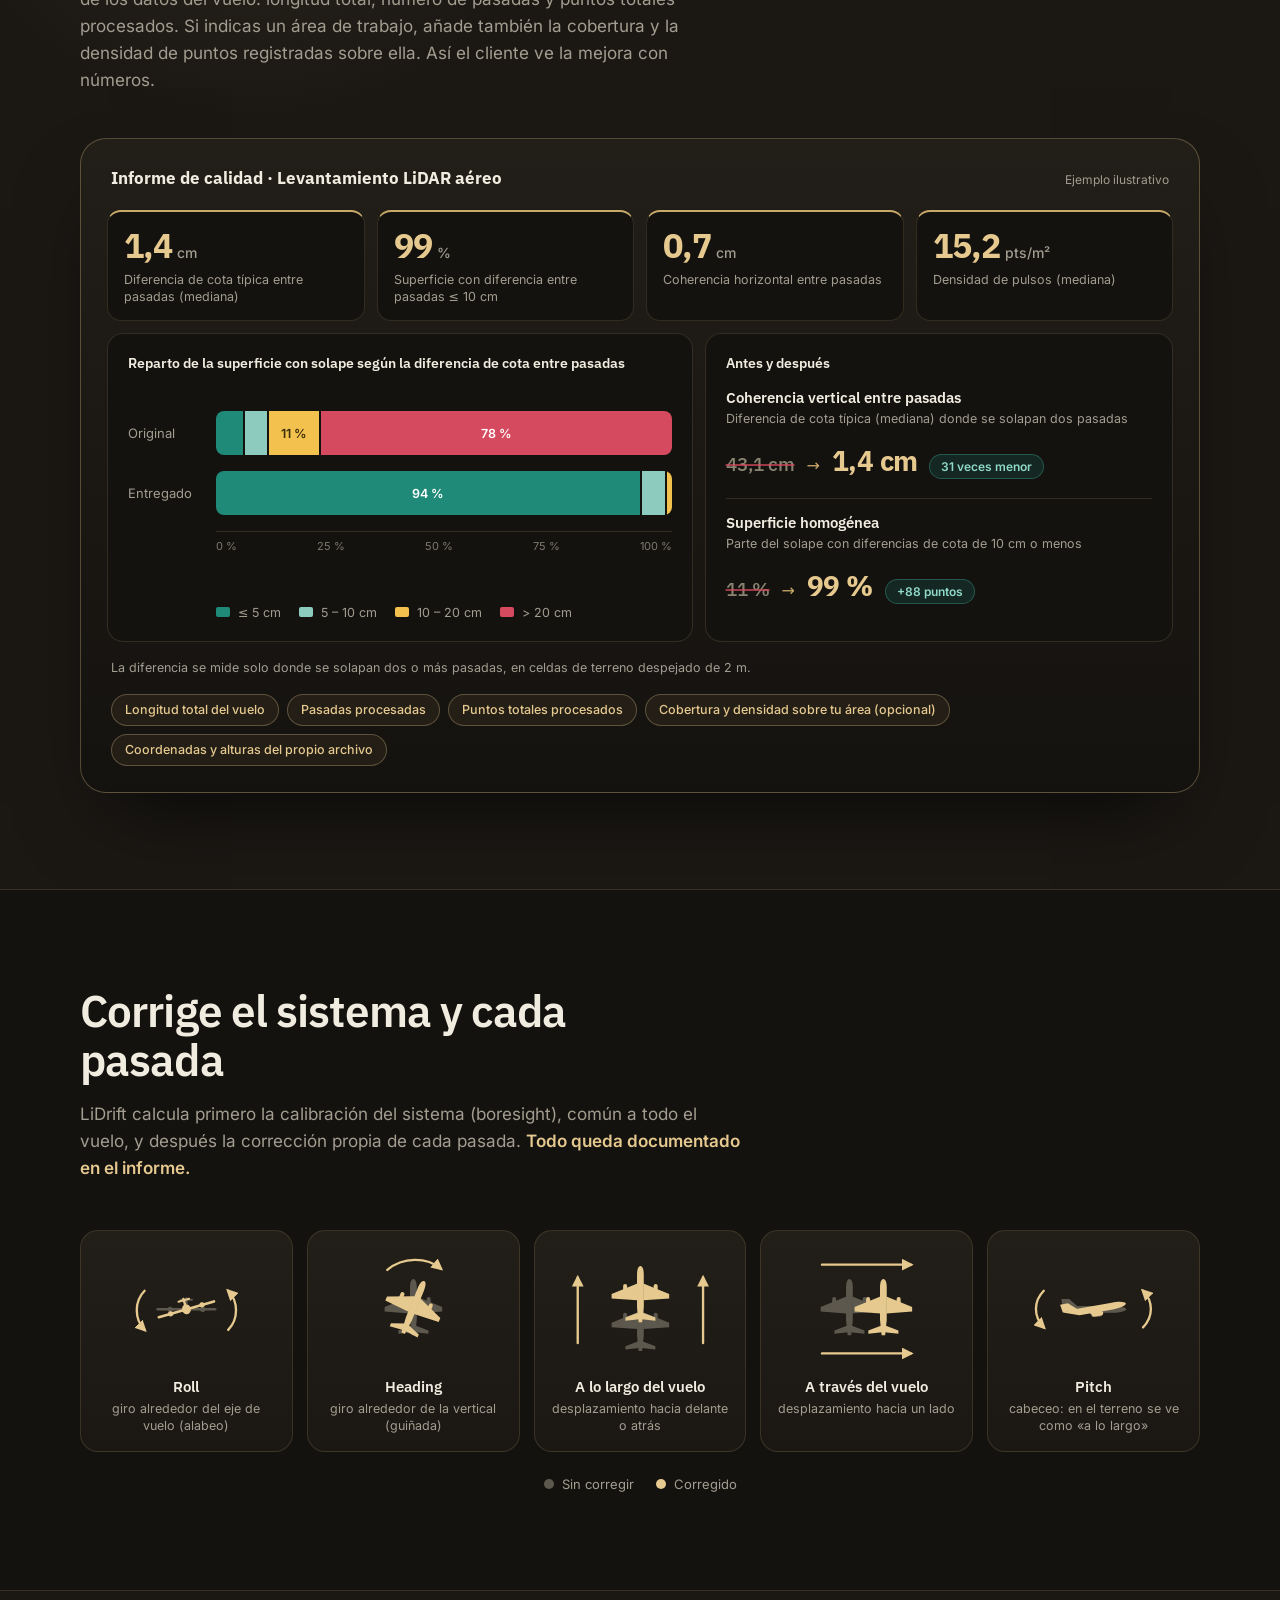
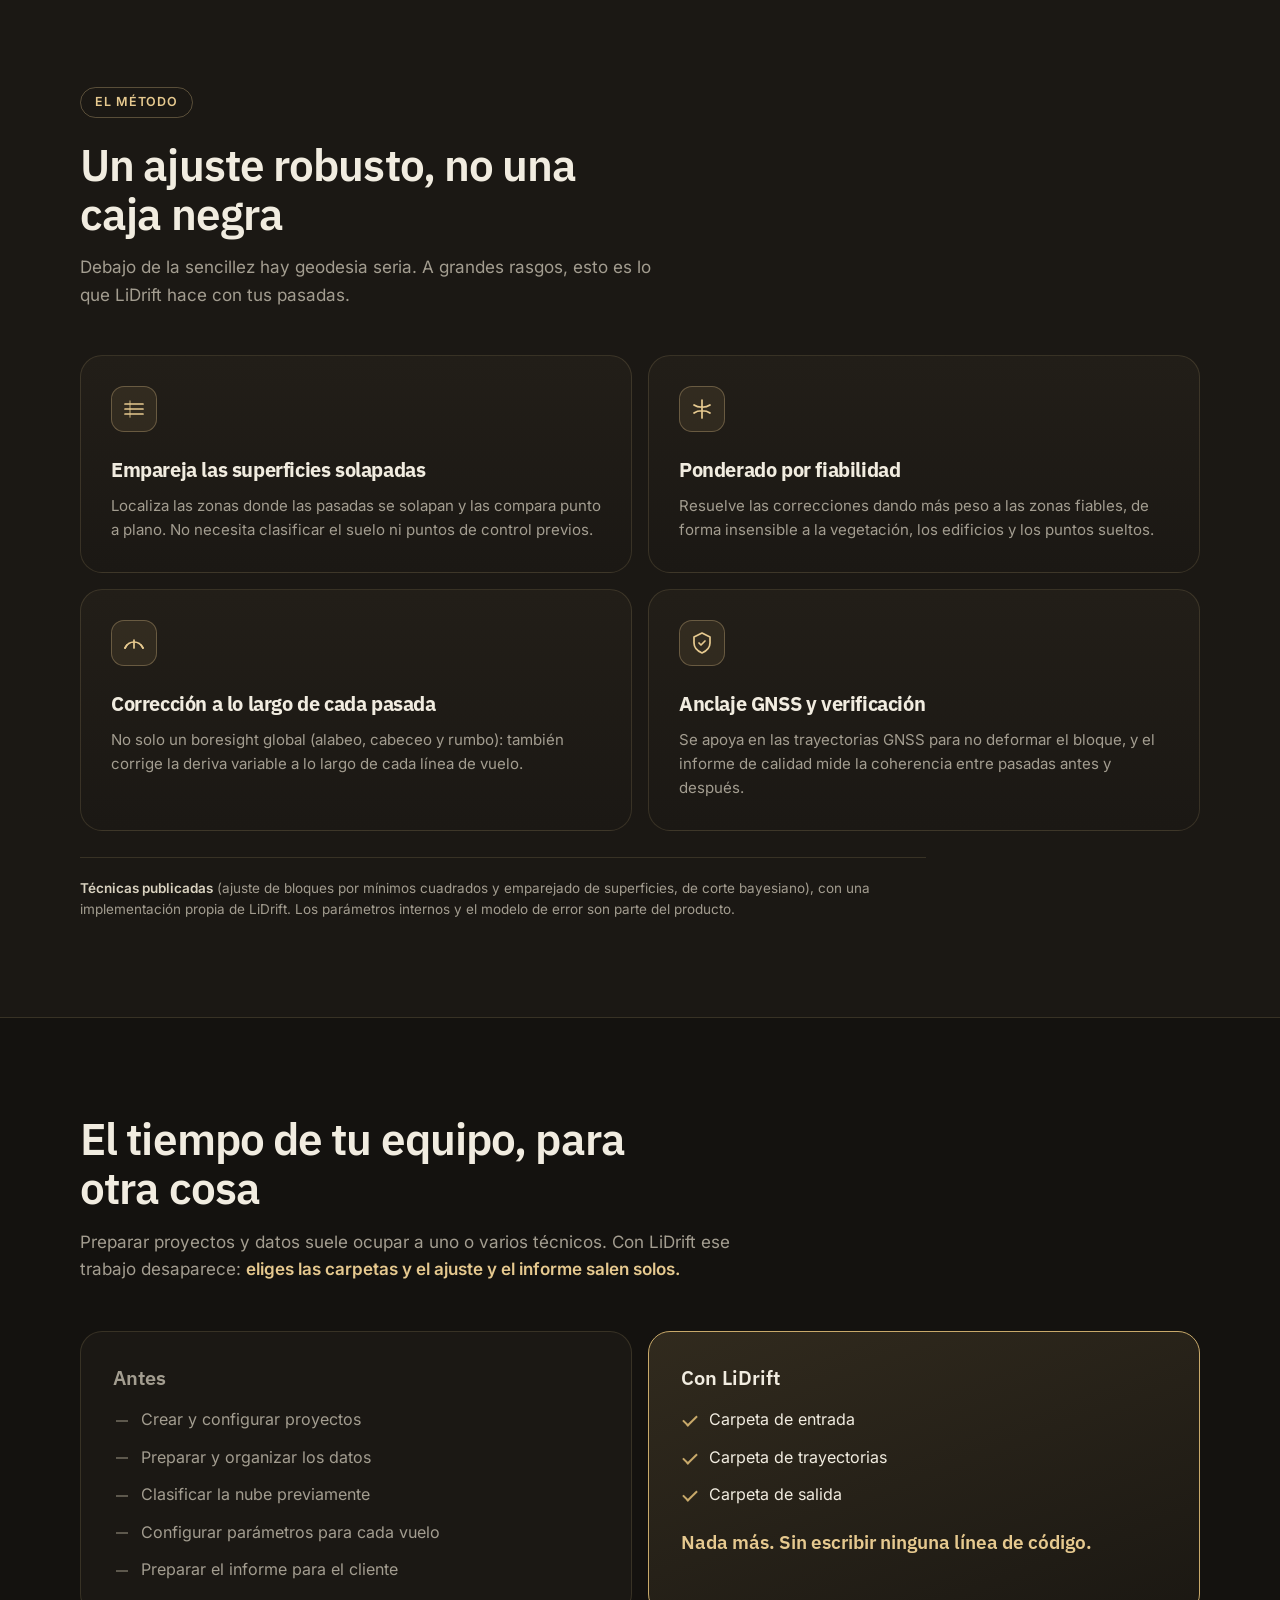
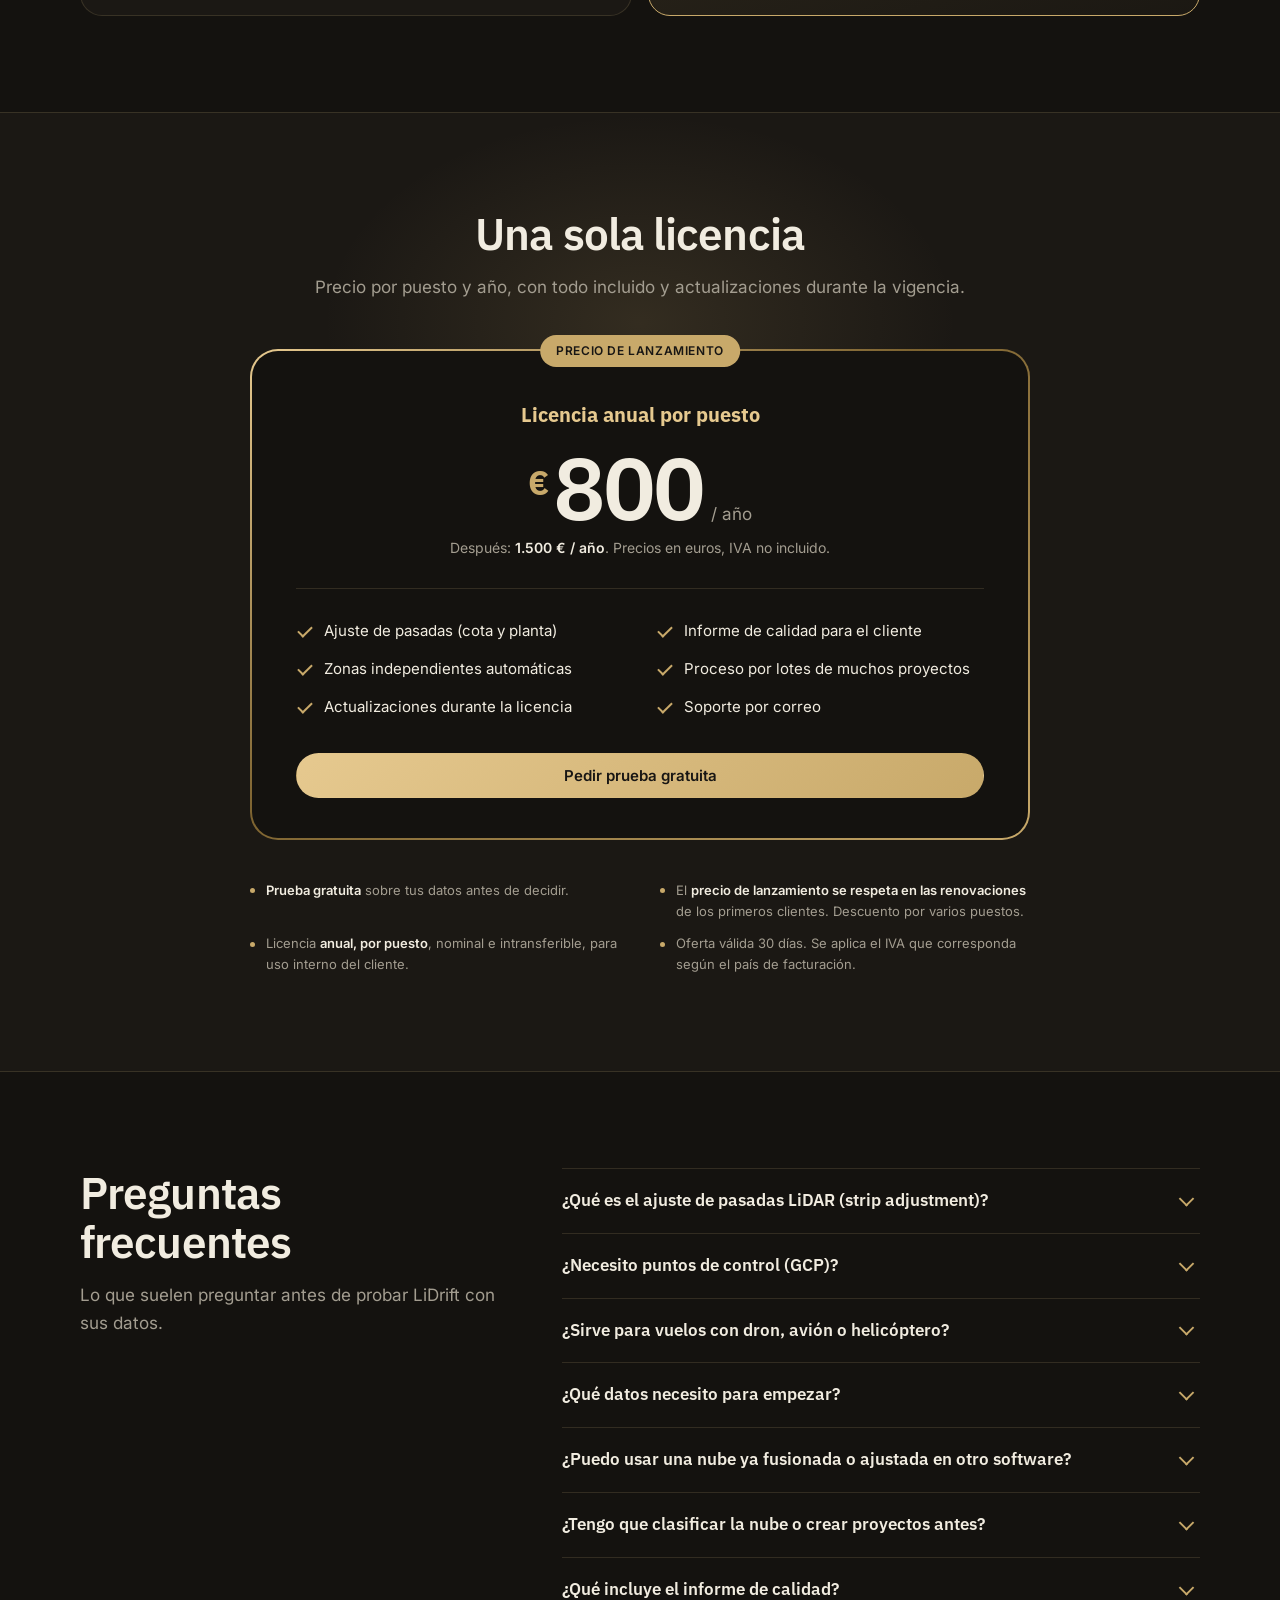
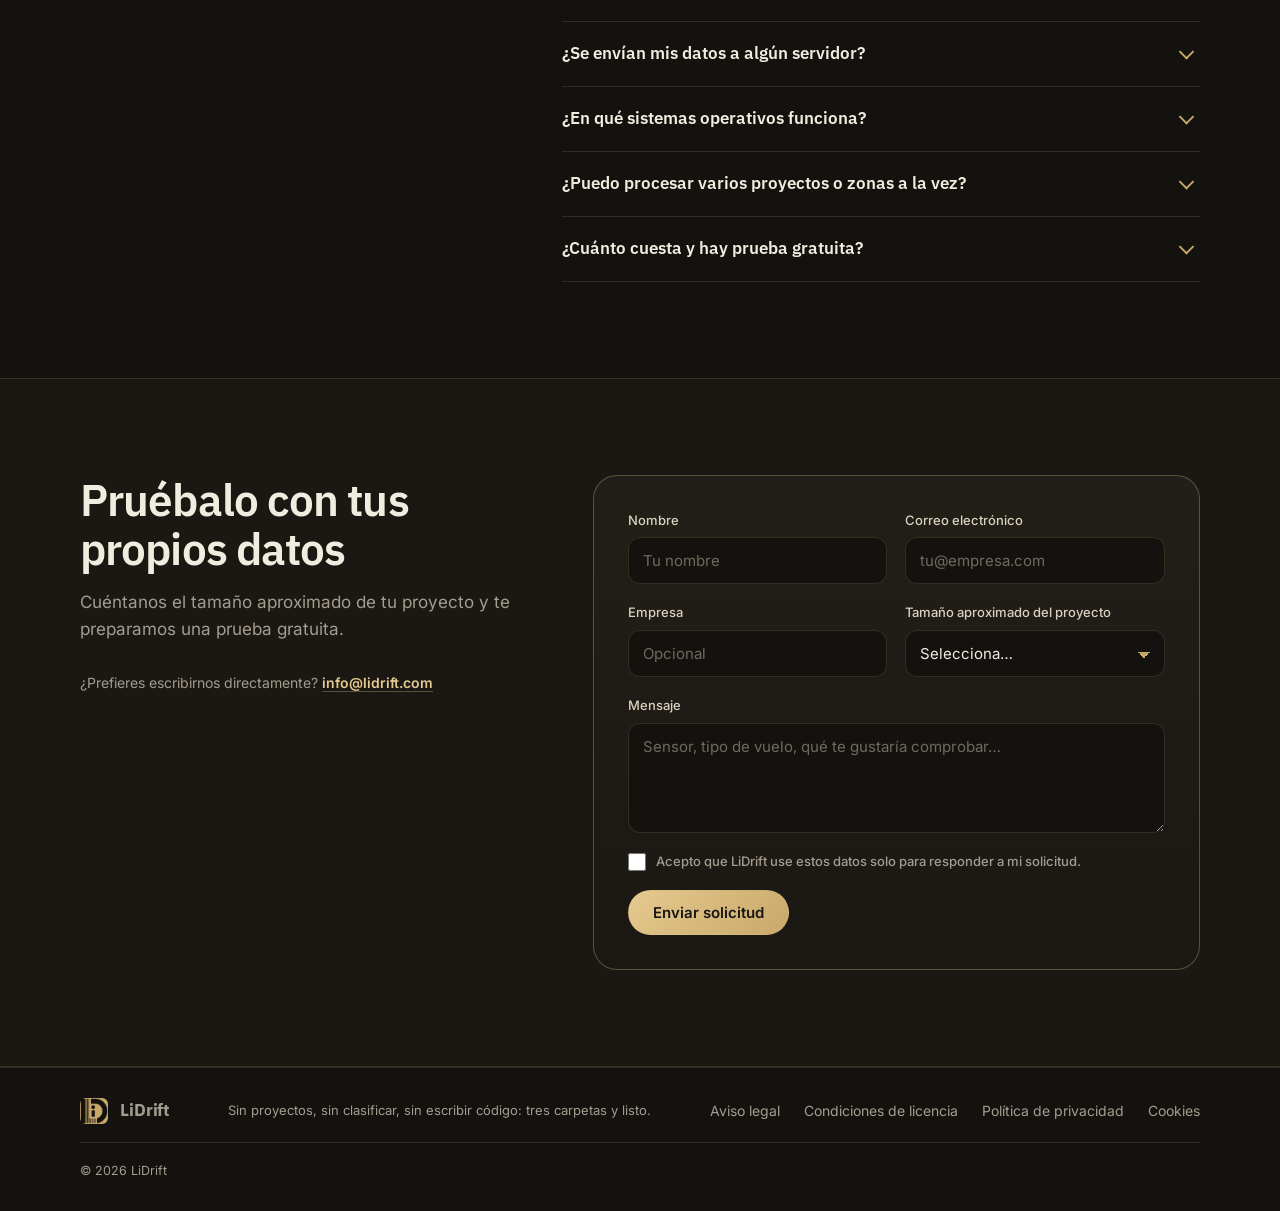
==== commit 2b7b6588: "Add files via upload" ====
--- a/es/index.html
+++ b/es/index.html
@@ -539,7 +539,7 @@
           <button type="button" id="b0" aria-pressed="true">Sin ajustar</button>
           <button type="button" id="b1" aria-pressed="false">Ajustado</button>
         </div>
-        <div class="readout"><b id="rms">2,0 m</b>discrepancia entre pasadas</div>
+        <div class="readout"><b id="rms">43,1 cm</b>discrepancia entre pasadas</div>
       </div>
       <canvas id="cv" role="img" aria-label="Perfil con un árbol, una cubierta curva y suelo en pendiente en el que cuatro pasadas LiDAR están desalineadas antes del ajuste y se superponen después"></canvas>
       <figcaption>
@@ -883,7 +883,7 @@
   }
   function fmt(m){
     if(m>=1)return m.toFixed(1).replace('.',DEC)+' m';
-    var c=m*100;return (c>=10?Math.round(c)+'':c.toFixed(1).replace('.',DEC))+' cm';
+    var c=m*100;return c.toFixed(1).replace('.',DEC)+' cm';
   }
   function size(){
     dpr=Math.min(window.devicePixelRatio||1,2);
@@ -912,7 +912,7 @@
     g.addColorStop(.95,'rgba(0,0,0,1)');g.addColorStop(1,'rgba(0,0,0,0)');
     ctx.globalCompositeOperation='destination-in';ctx.fillStyle=g;ctx.fillRect(0,0,W,H);
     ctx.globalCompositeOperation='source-over';
-    out.textContent=fmt(2*s);   /* 2 m de discrepancia antes, 1,4 cm después */
+    out.textContent=fmt(0.431+(0.014-0.431)*t);   /* 43,1 cm de discrepancia antes, 1,4 cm después */
   }
   function tick(now){
     var d=target-t;
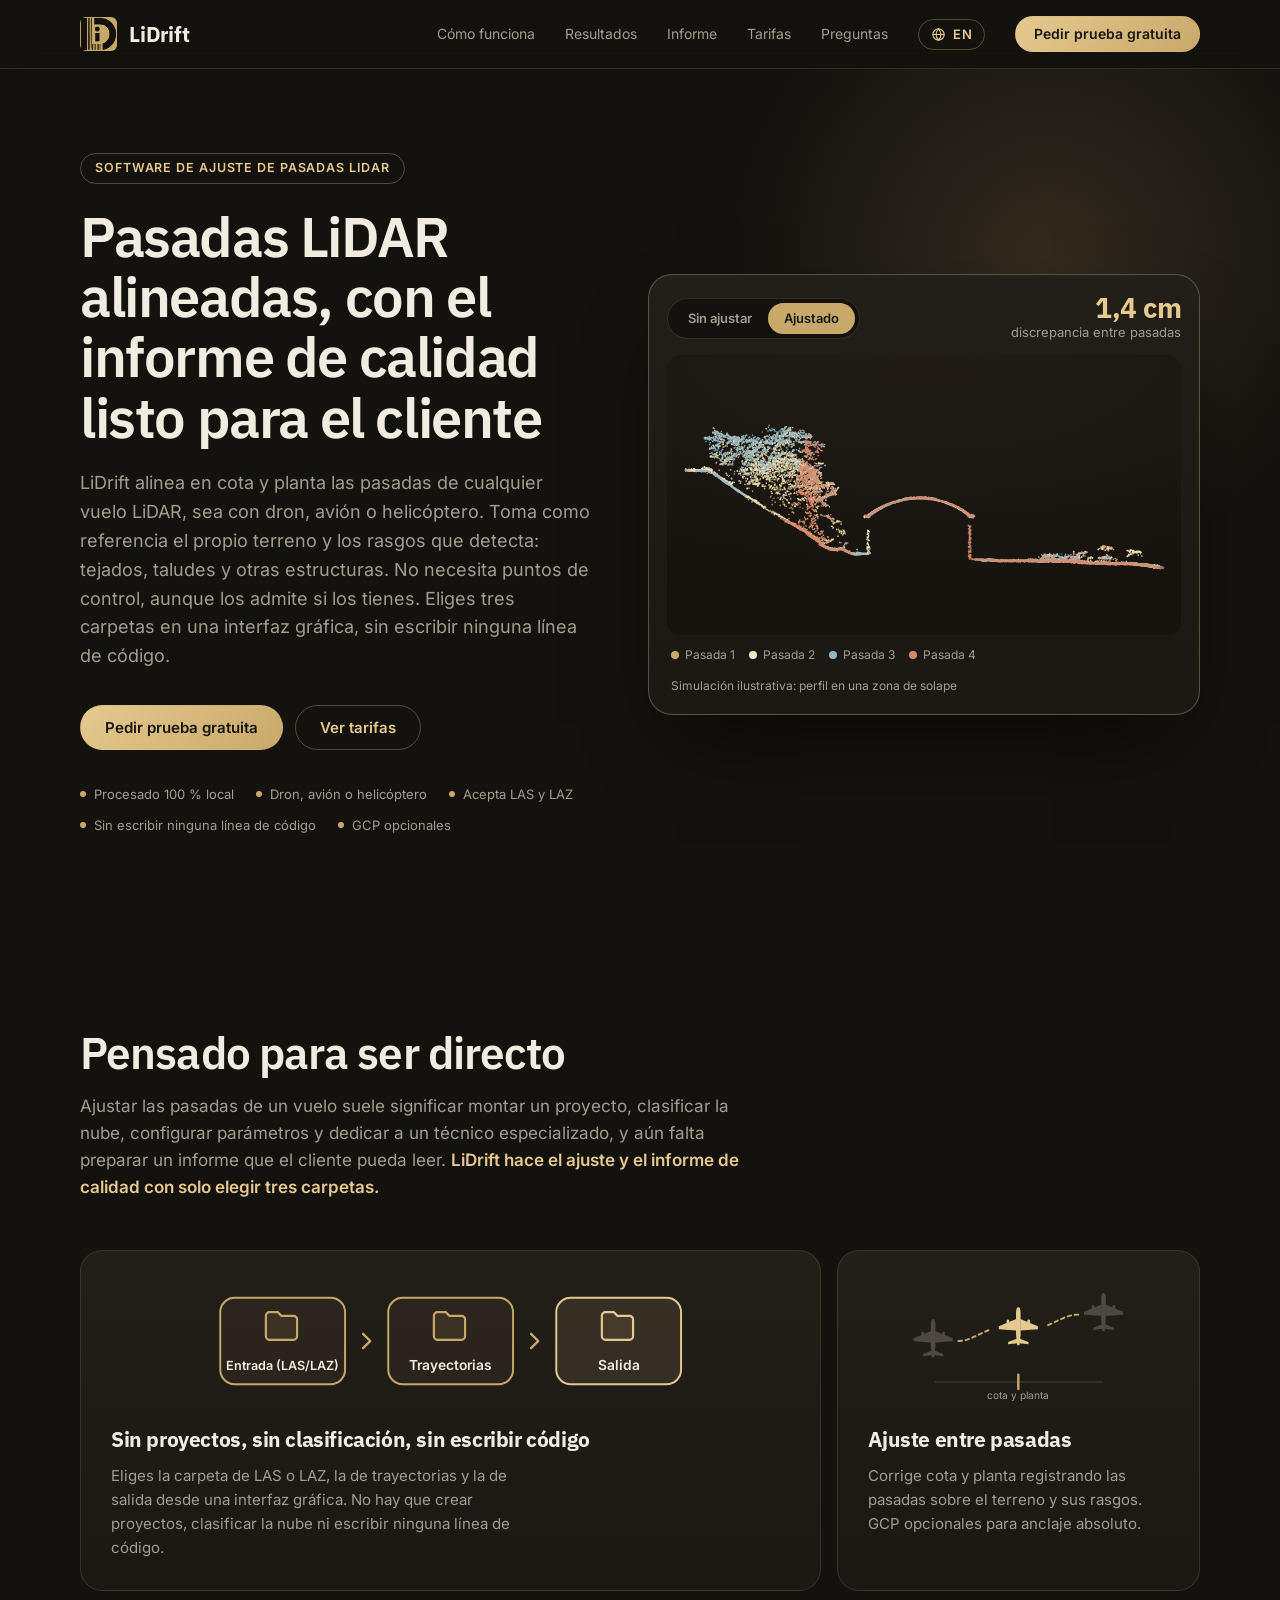
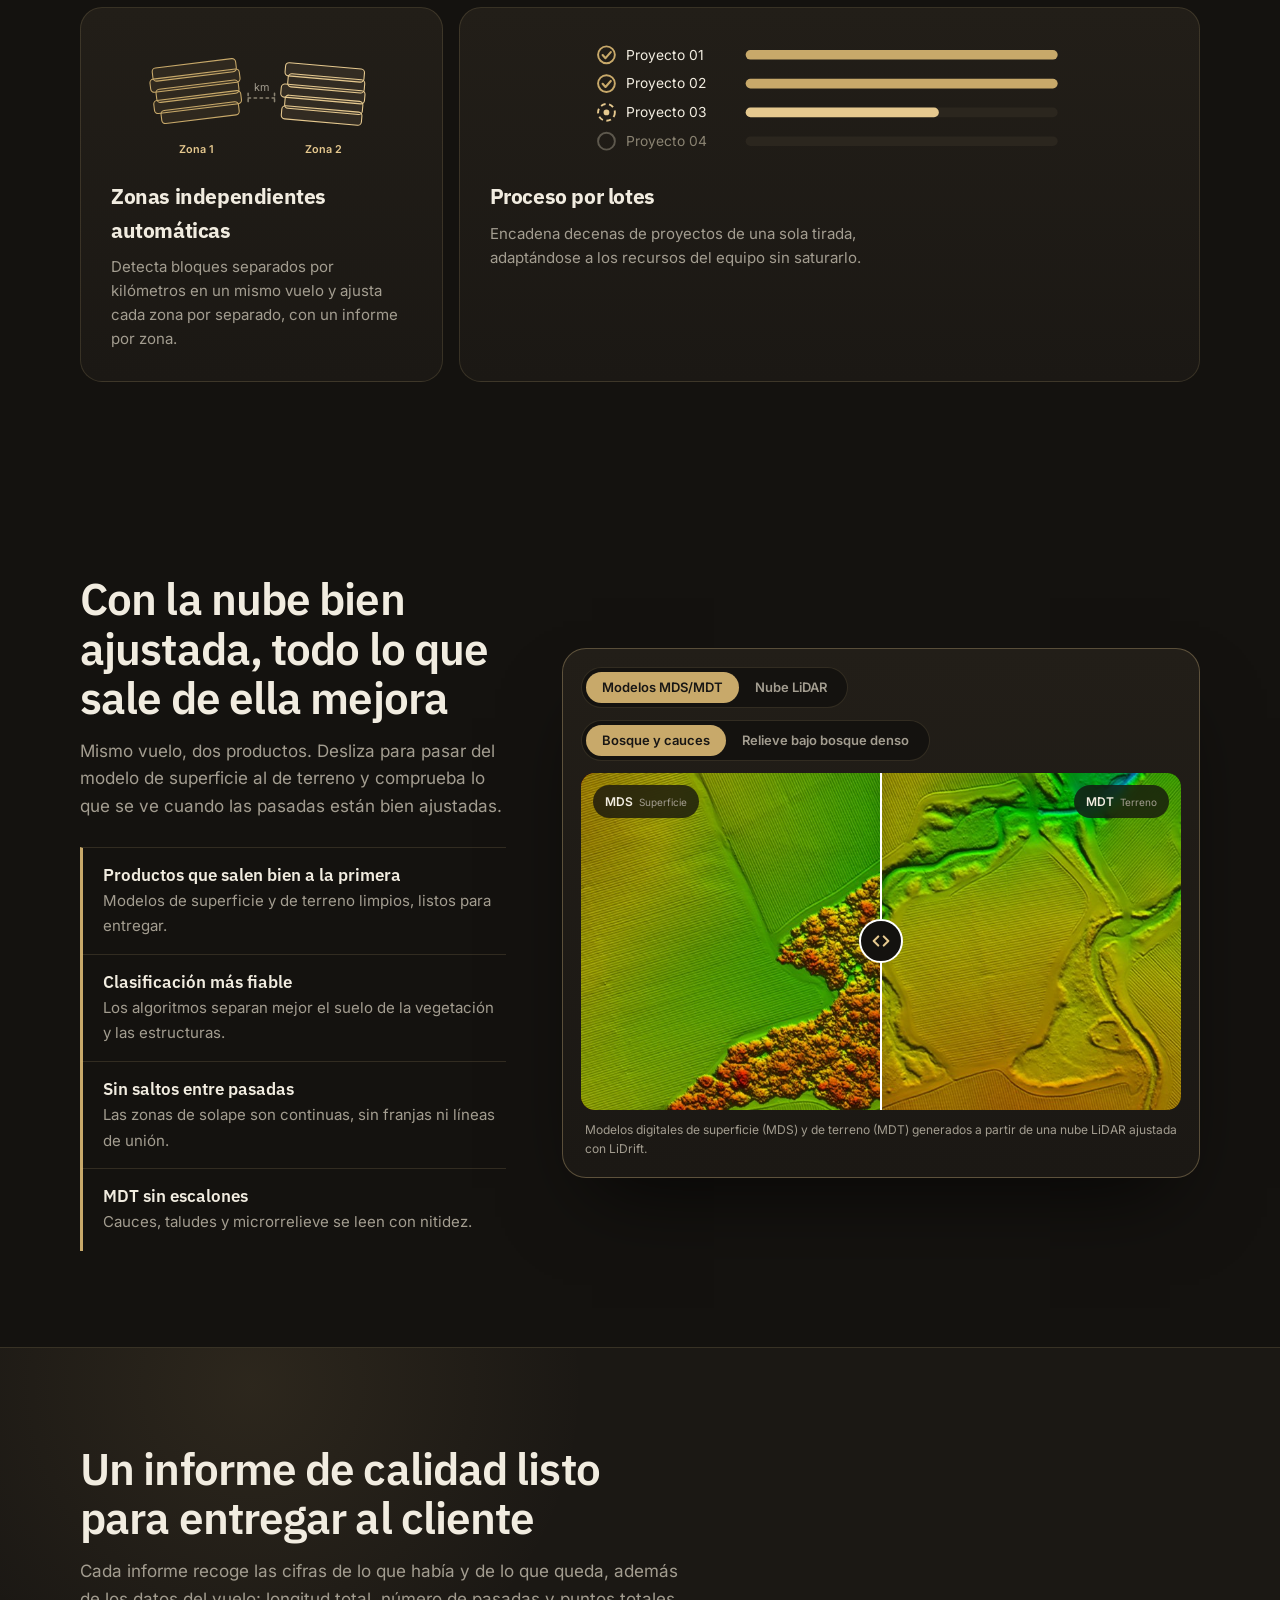
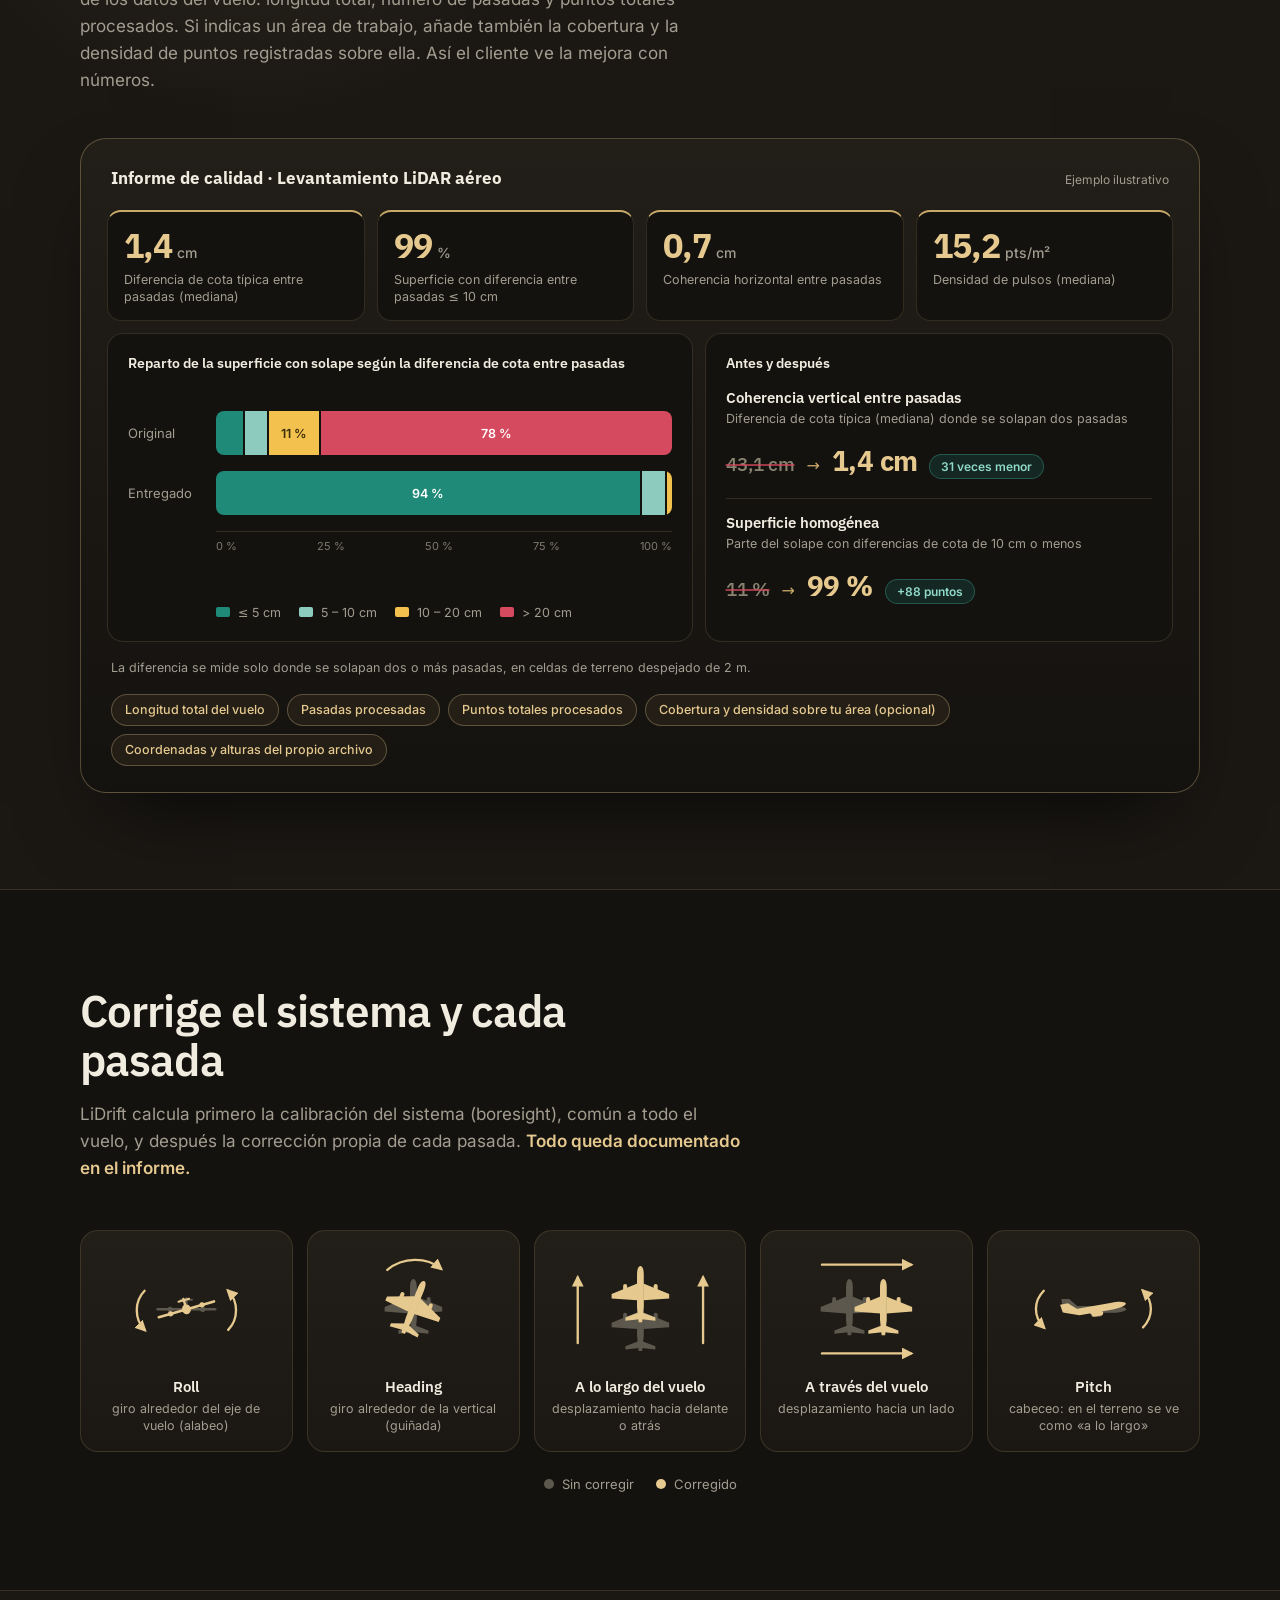
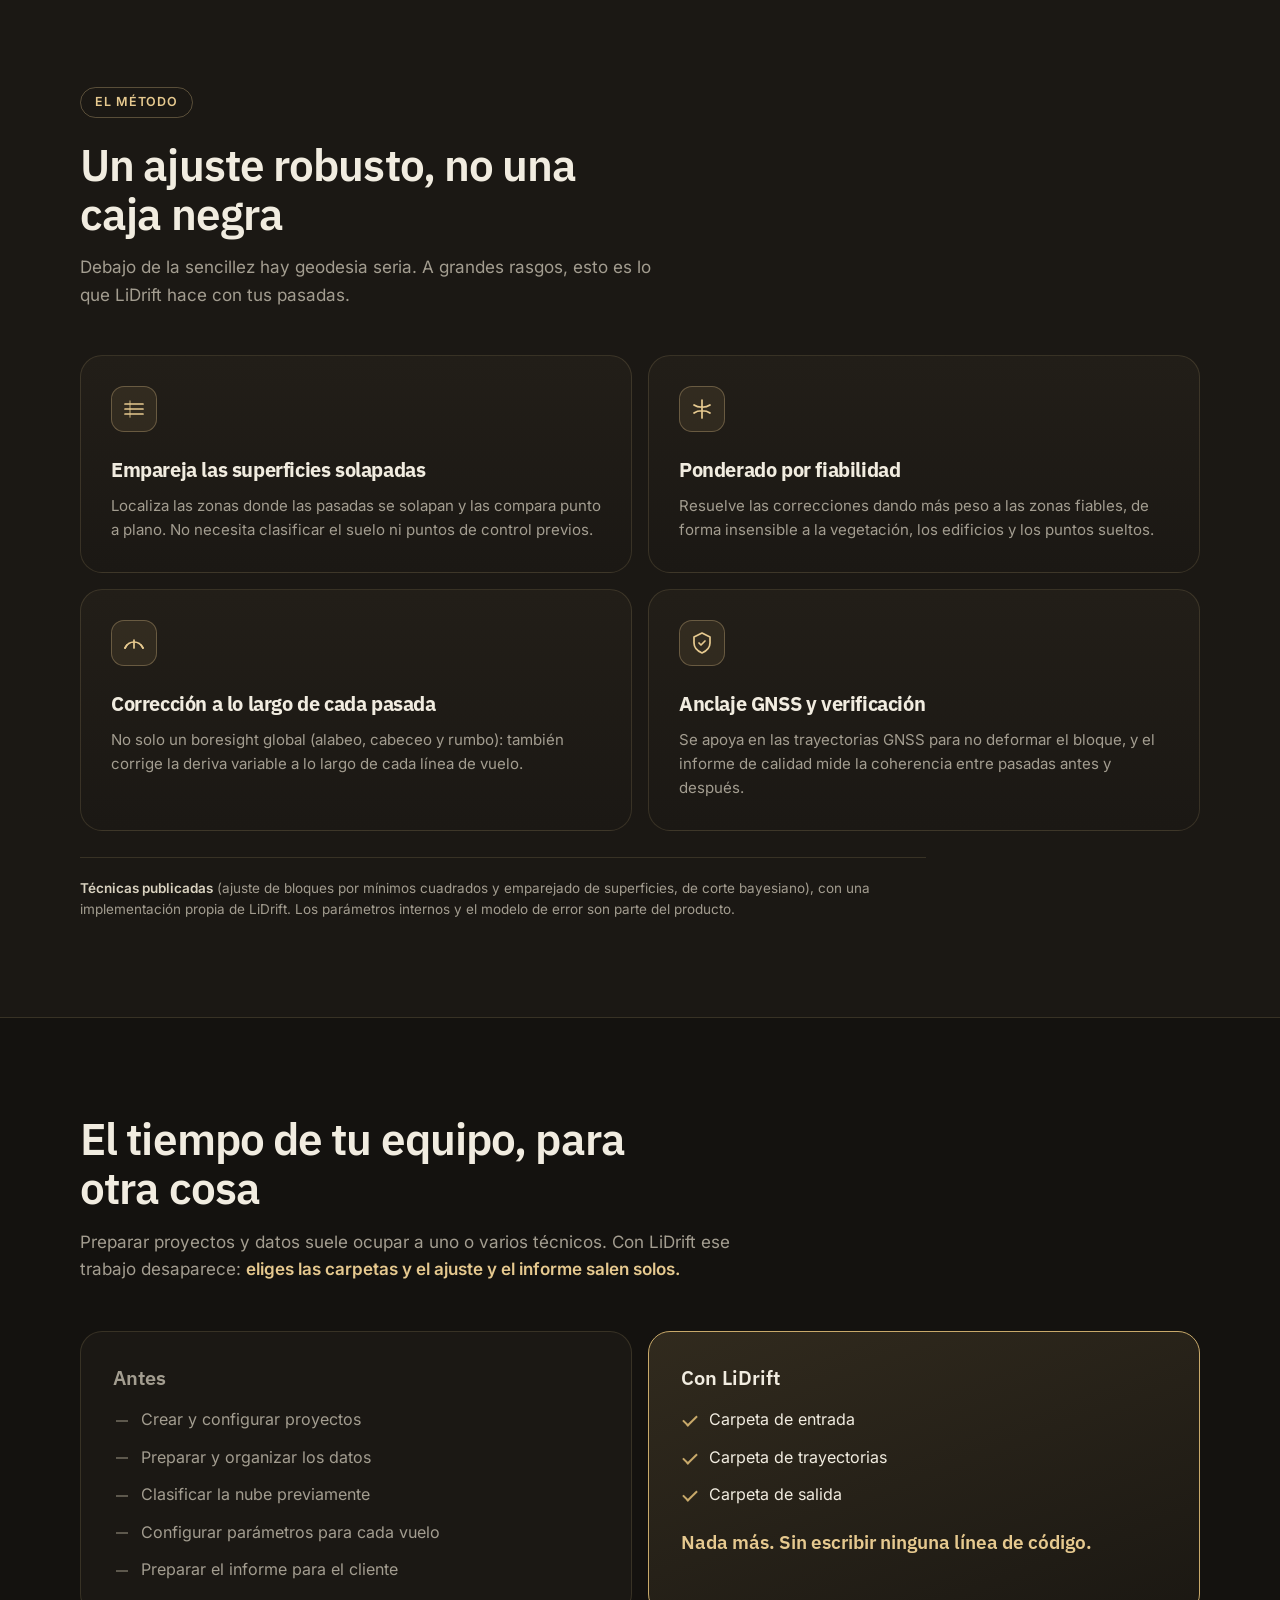
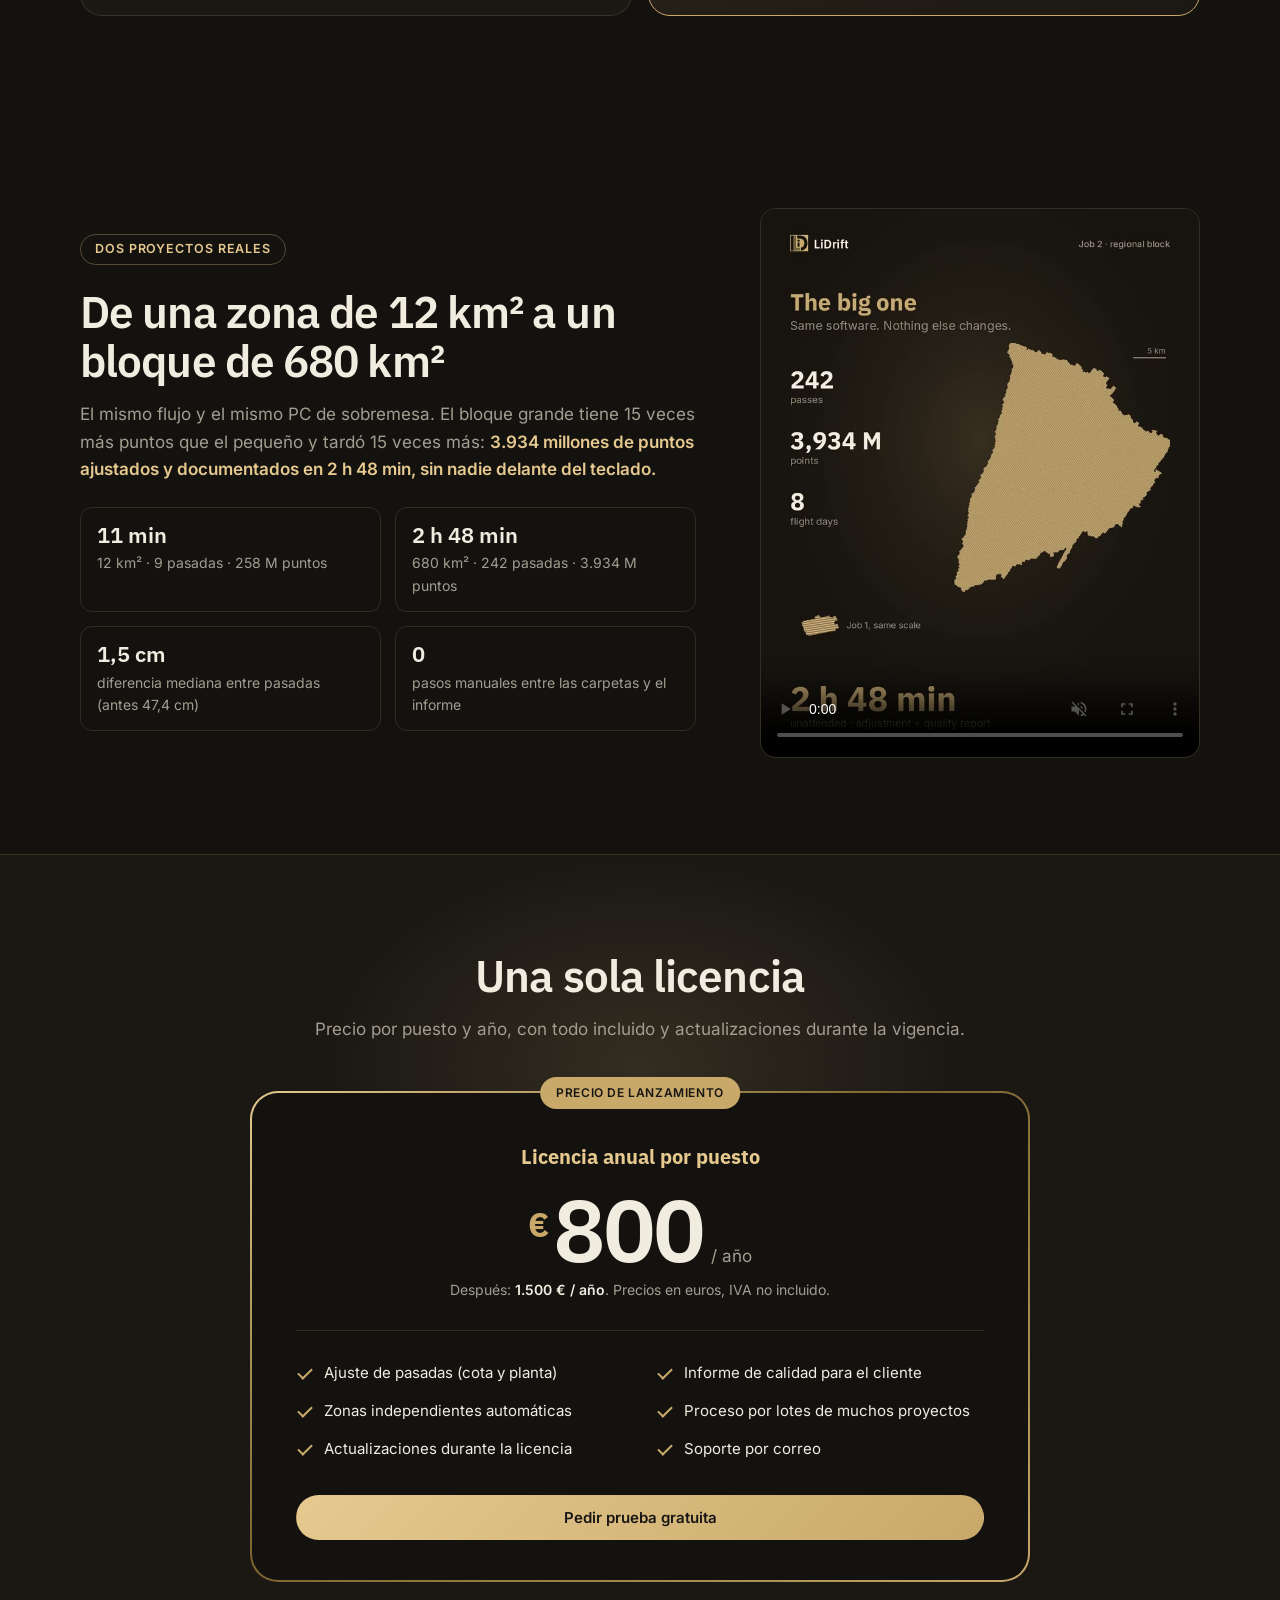
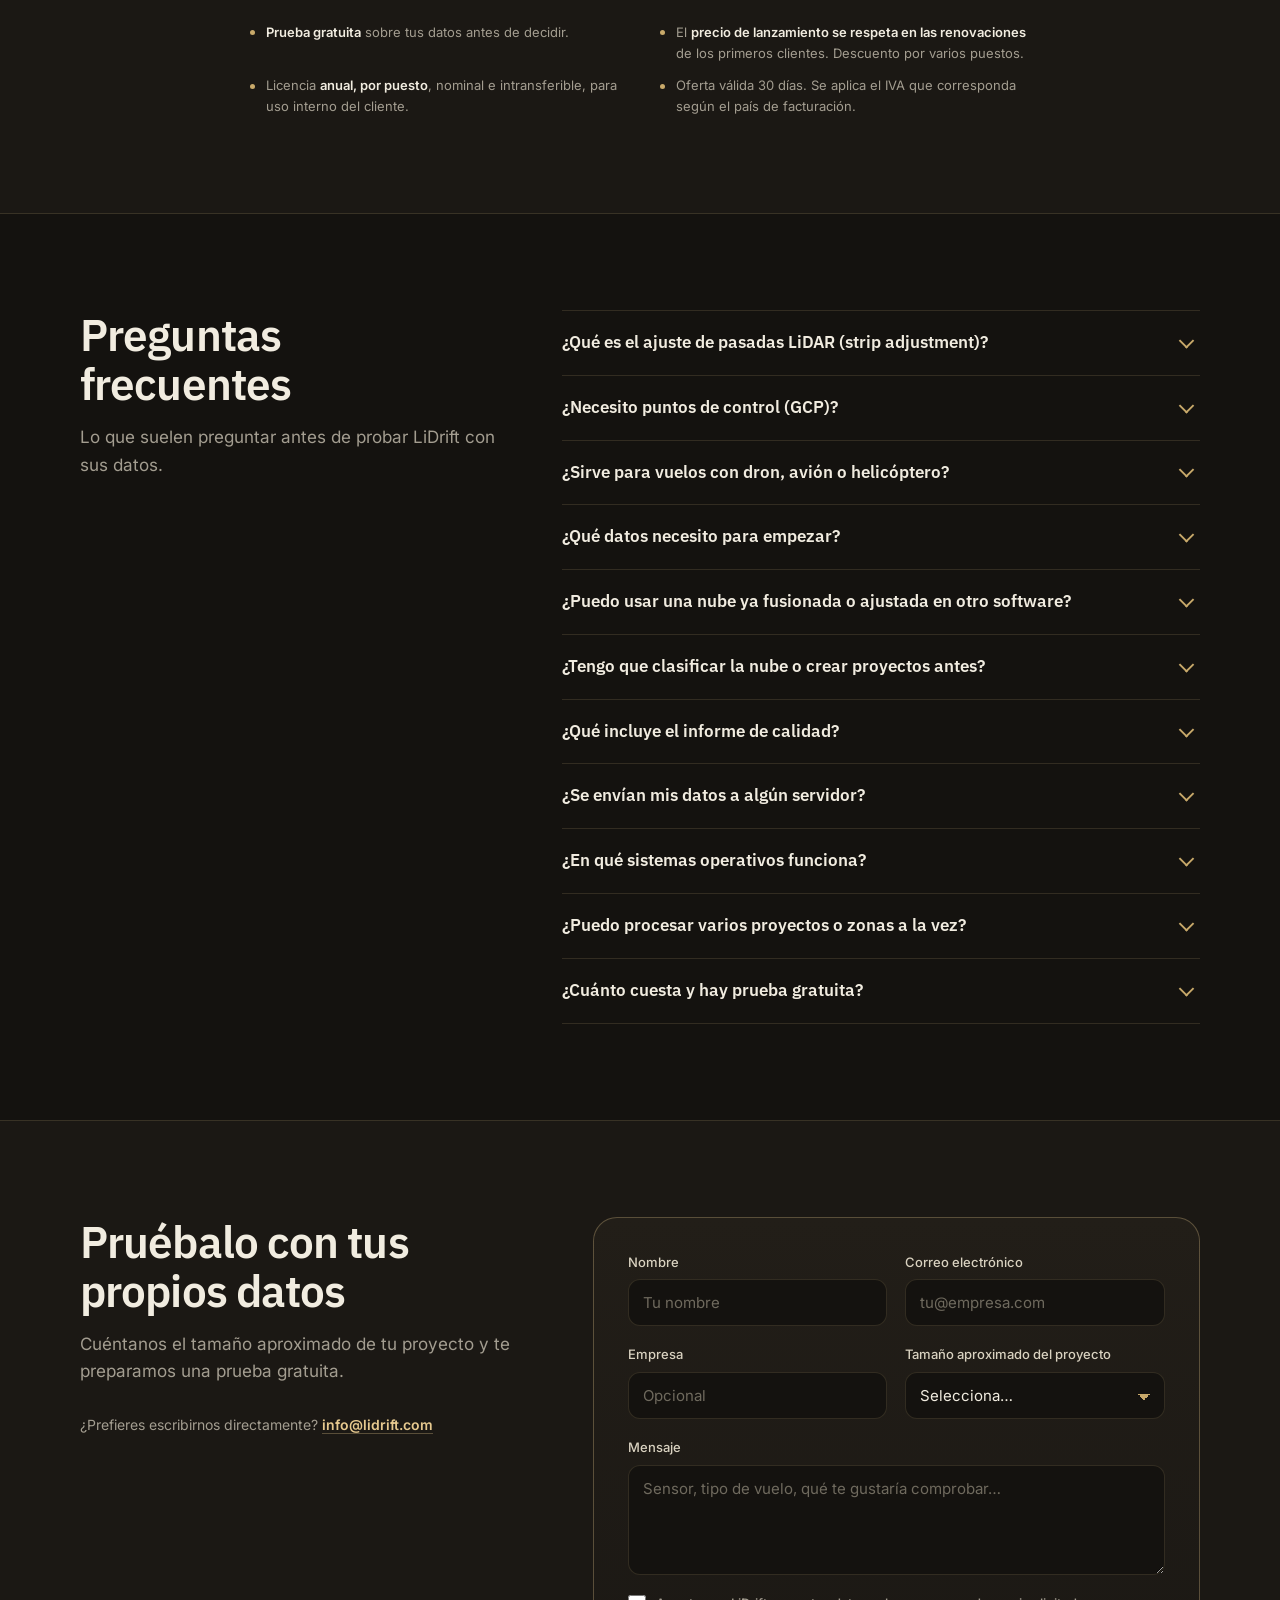
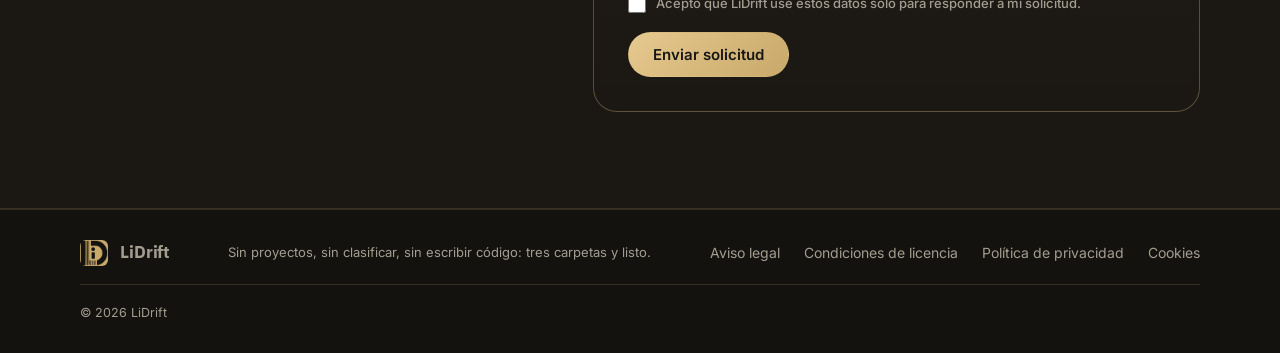
==== commit 4fa2c09b: "Add files via upload" ====
--- a/es/index.html
+++ b/es/index.html
@@ -492,6 +492,14 @@
   canvas{height:190px}
   .form{padding:24px 18px}
 }
+.scale .wrap{display:grid;grid-template-columns:1fr minmax(0,440px);gap:64px;align-items:center}
+.scale .intro{margin-bottom:24px}
+.scale .facts{list-style:none;padding:0;margin:0;display:grid;grid-template-columns:1fr 1fr;gap:14px}
+.scale .facts li{border:1px solid var(--line);border-radius:12px;padding:14px 16px;color:var(--muted);font-size:14px}
+.scale .facts b{display:block;font:600 22px/1.2 var(--display);color:var(--text);margin-bottom:4px}
+.vframe{position:relative;aspect-ratio:4/5;border-radius:16px;overflow:hidden;background:#16130f;border:1px solid var(--line)}
+.vframe video{display:block;width:100%;height:100%;object-fit:cover}
+@media (max-width:900px){.scale .wrap{grid-template-columns:1fr;gap:36px}.vframe{max-width:440px;width:100%;margin-inline:auto}}
 @media (prefers-reduced-motion:reduce){html{scroll-behavior:auto}*{transition:none!important}}
 </style>
 </head>
@@ -751,6 +759,22 @@
         <ul><li>Carpeta de entrada</li><li>Carpeta de trayectorias</li><li>Carpeta de salida</li></ul>
         <p>Nada más. Sin escribir ninguna línea de código.</p>
       </div>
+    </div>
+  </div>
+</section>
+
+<section class="scale" id="scale">
+  <div class="wrap">
+    <div>
+      <span class="eyebrow">Dos proyectos reales</span>
+      <h2>De una zona de 12&nbsp;km² a un bloque de 680&nbsp;km²</h2>
+      <p class="intro">El mismo flujo y el mismo PC de sobremesa. El bloque grande tiene 15 veces más puntos que el pequeño y tardó 15 veces más: <strong>3.934 millones de puntos ajustados y documentados en 2&nbsp;h&nbsp;48&nbsp;min, sin nadie delante del teclado.</strong></p>
+      <ul class="facts"><li><b>11 min</b>12 km² · 9 pasadas · 258 M puntos</li><li><b>2 h 48 min</b>680 km² · 242 pasadas · 3.934 M puntos</li><li><b>1,5 cm</b>diferencia mediana entre pasadas (antes 47,4 cm)</li><li><b>0</b>pasos manuales entre las carpetas y el informe</li></ul>
+    </div>
+    <div class="vframe">
+      <video id="scale-video" muted loop playsinline preload="none" width="720" height="900"
+        poster="../video/lidrift-scale-poster.jpg" data-src="../video/lidrift-scale.mp4"
+        aria-label="Vídeo: una zona pequeña y un bloque regional procesados con LiDrift"></video>
     </div>
   </div>
 </section>
@@ -1012,5 +1036,17 @@
   });
 })();
 </script>
+<script>
+(function(){
+  var v=document.getElementById('scale-video');if(!v)return;
+  var reduce=window.matchMedia('(prefers-reduced-motion: reduce)').matches;
+  function load(){if(!v.src){v.src=v.getAttribute('data-src');}}
+  if(reduce||!('IntersectionObserver' in window)){v.controls=true;v.preload='none';v.setAttribute('src',v.getAttribute('data-src'));return;}
+  new IntersectionObserver(function(en){en.forEach(function(e){
+    if(e.isIntersecting){load();var p=v.play();if(p&&p.catch)p.catch(function(){v.controls=true;});}
+    else{v.pause();}
+  });},{rootMargin:'200px 0px',threshold:.25}).observe(v);
+})();
+</script>
 </body>
 </html>
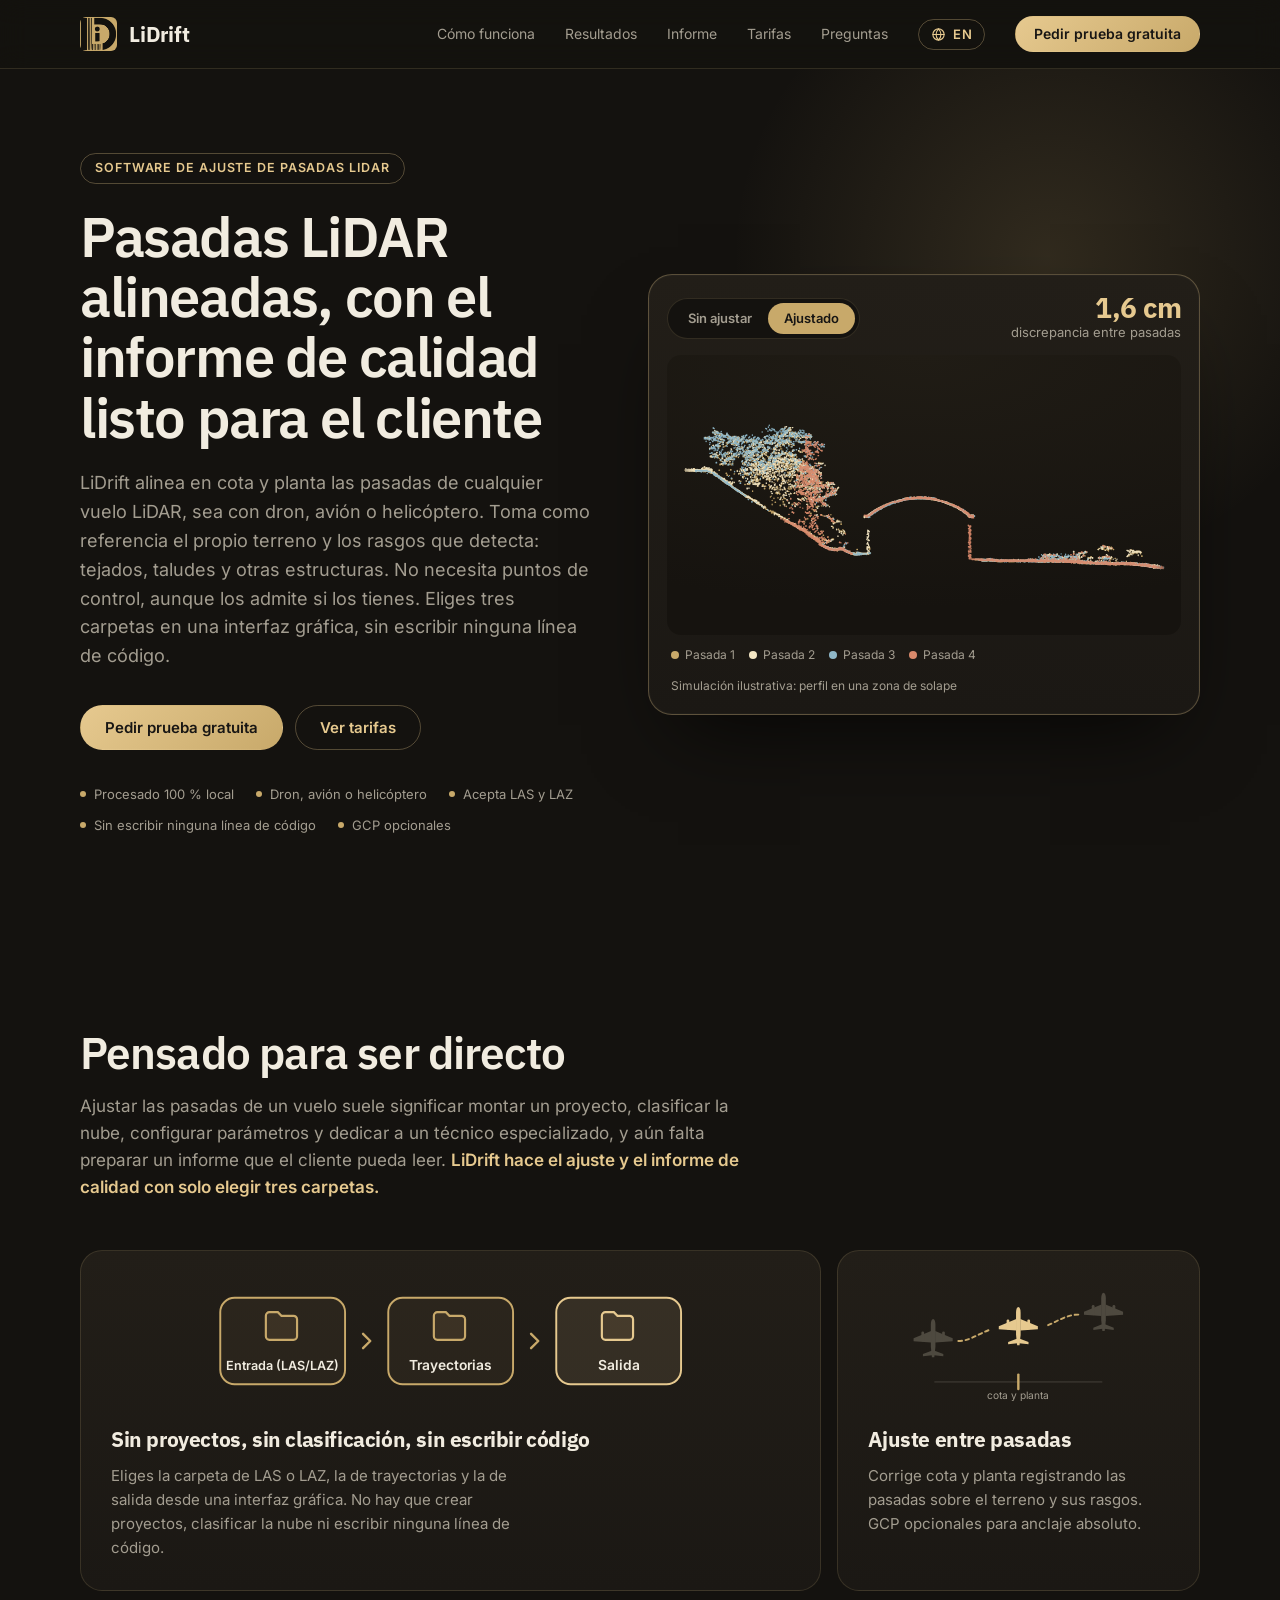
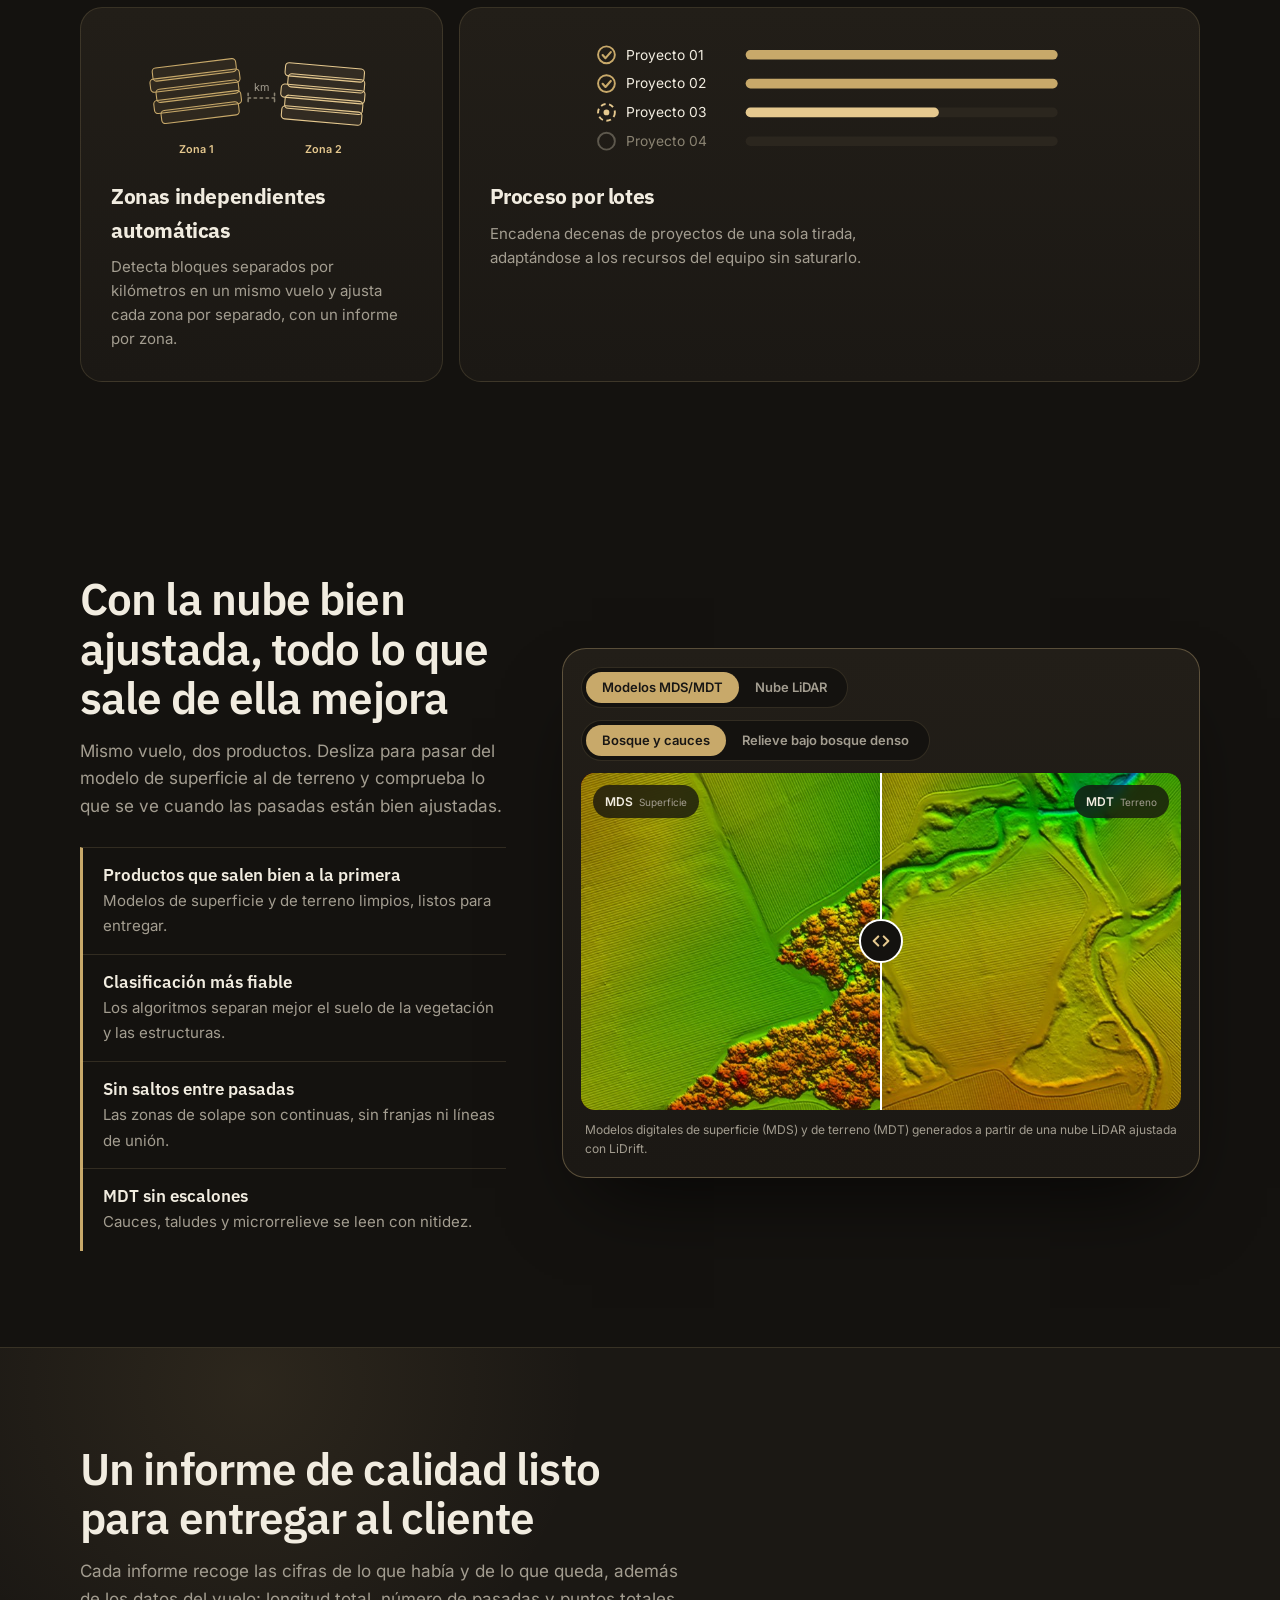
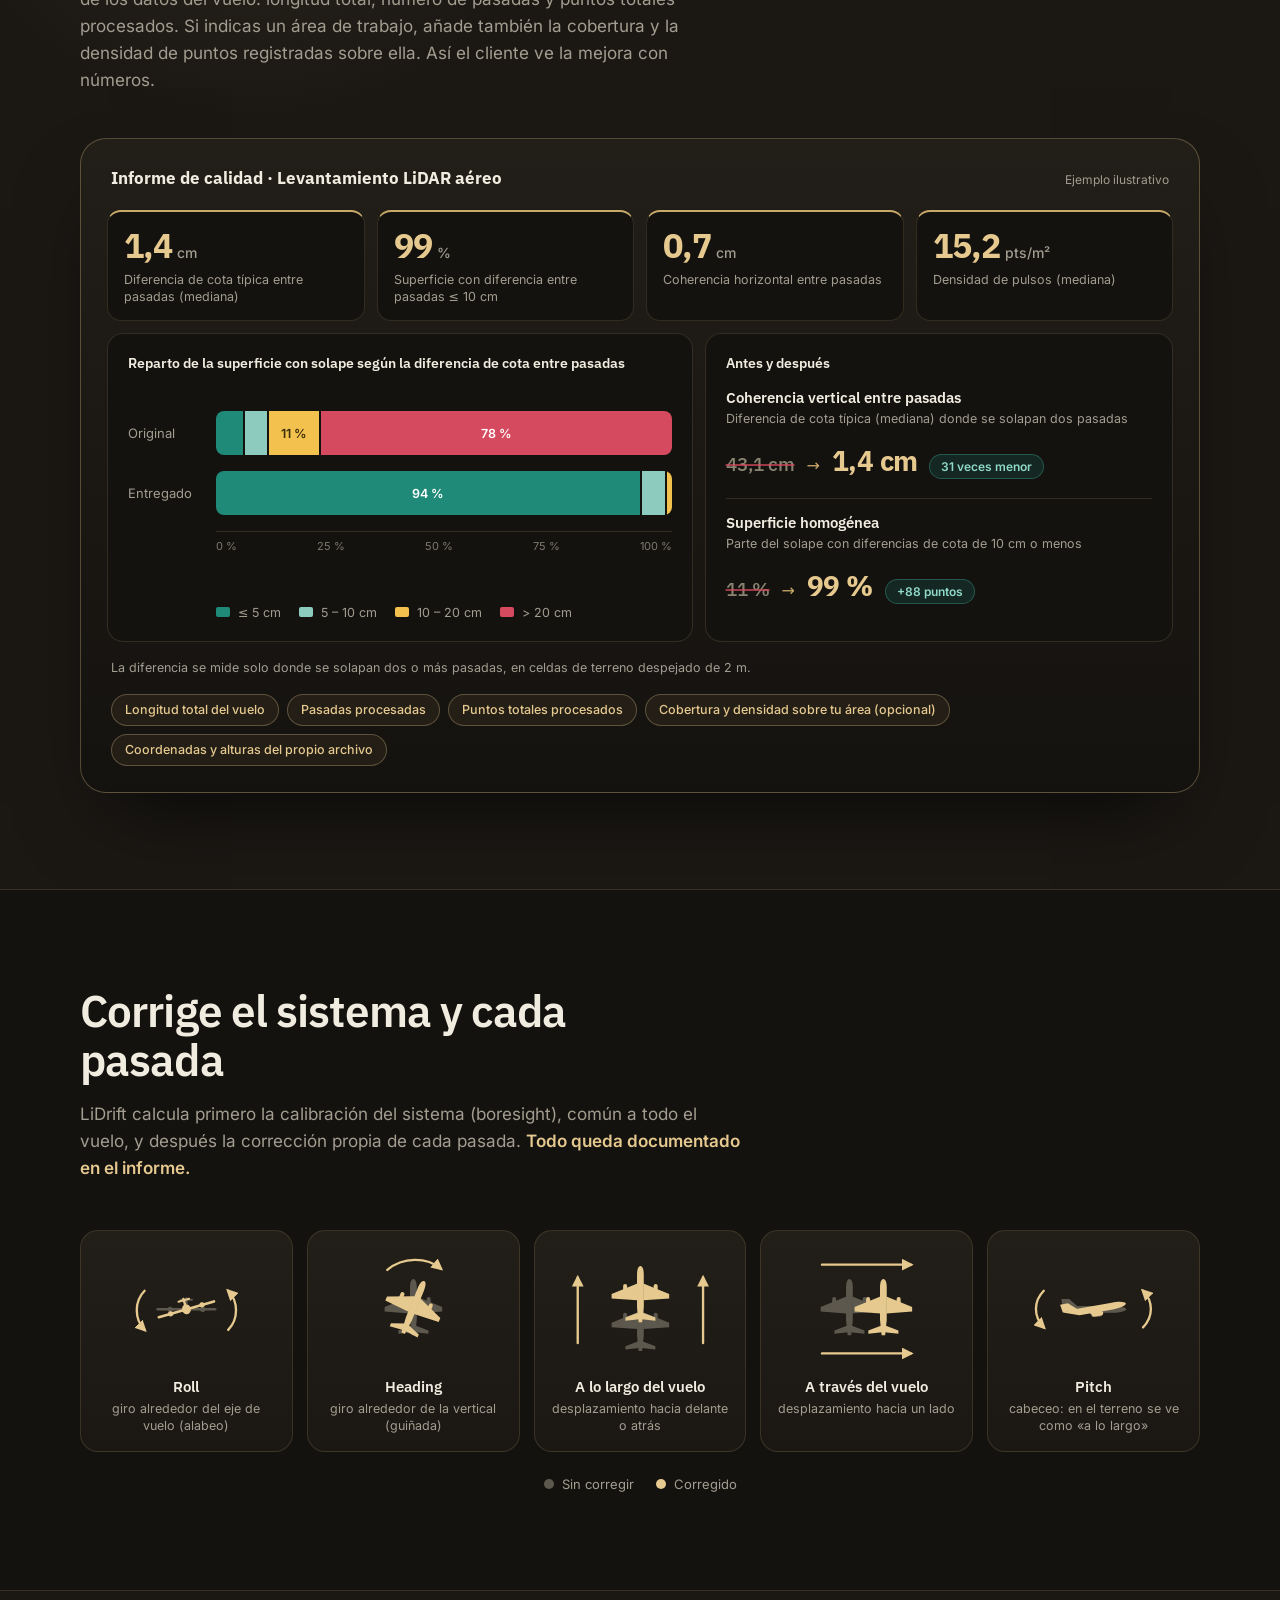
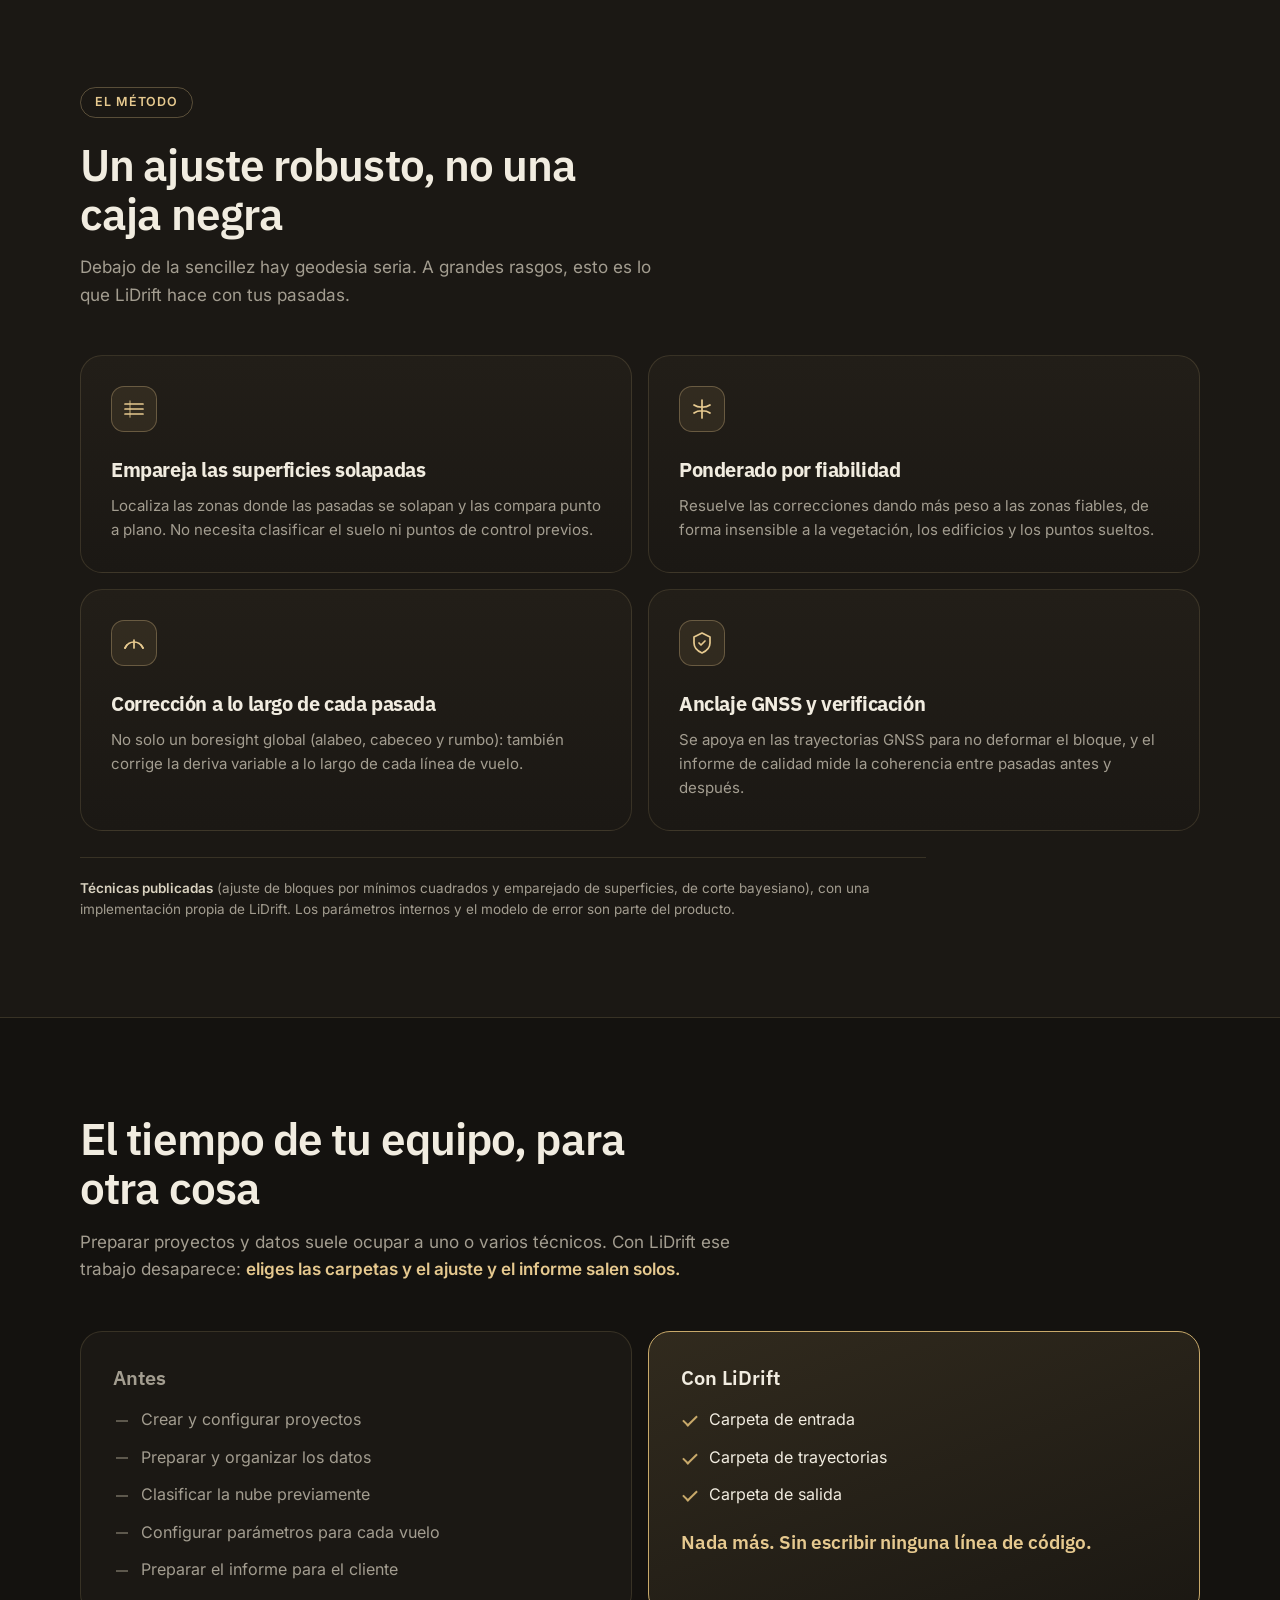
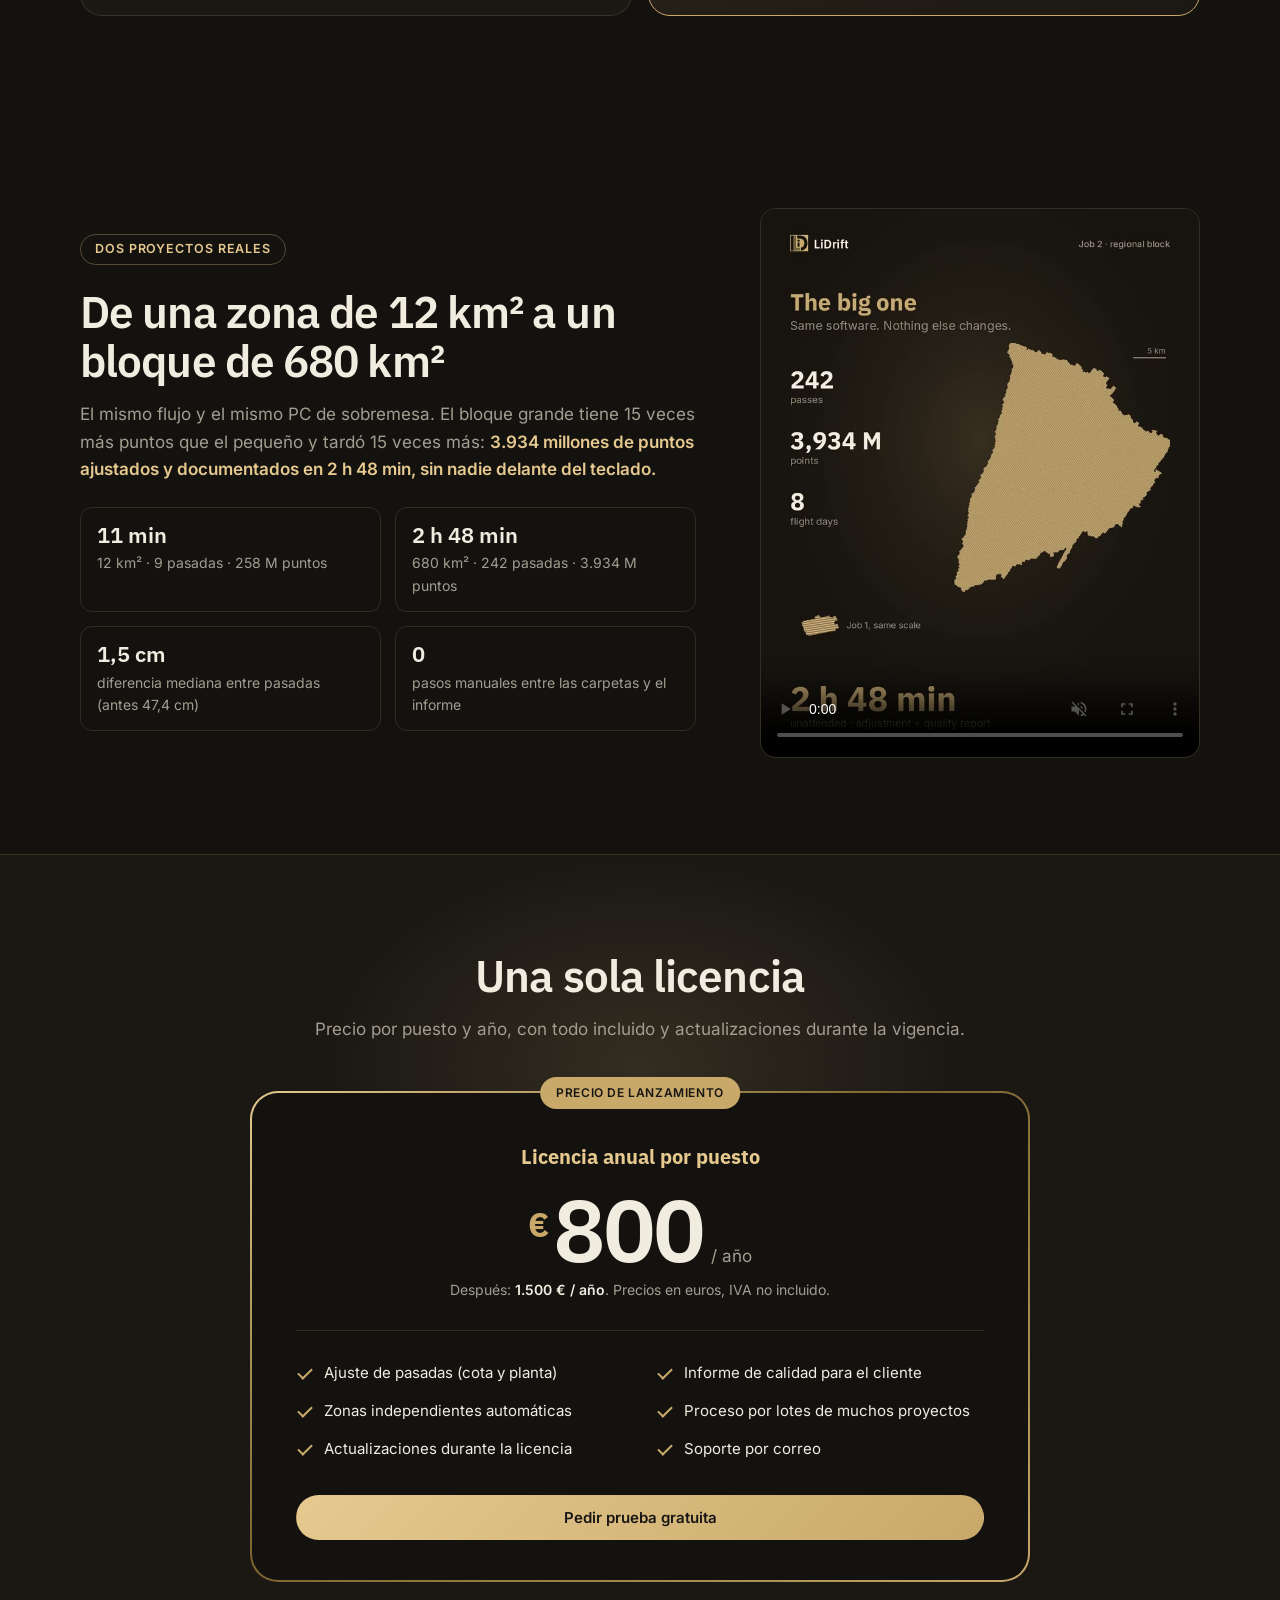
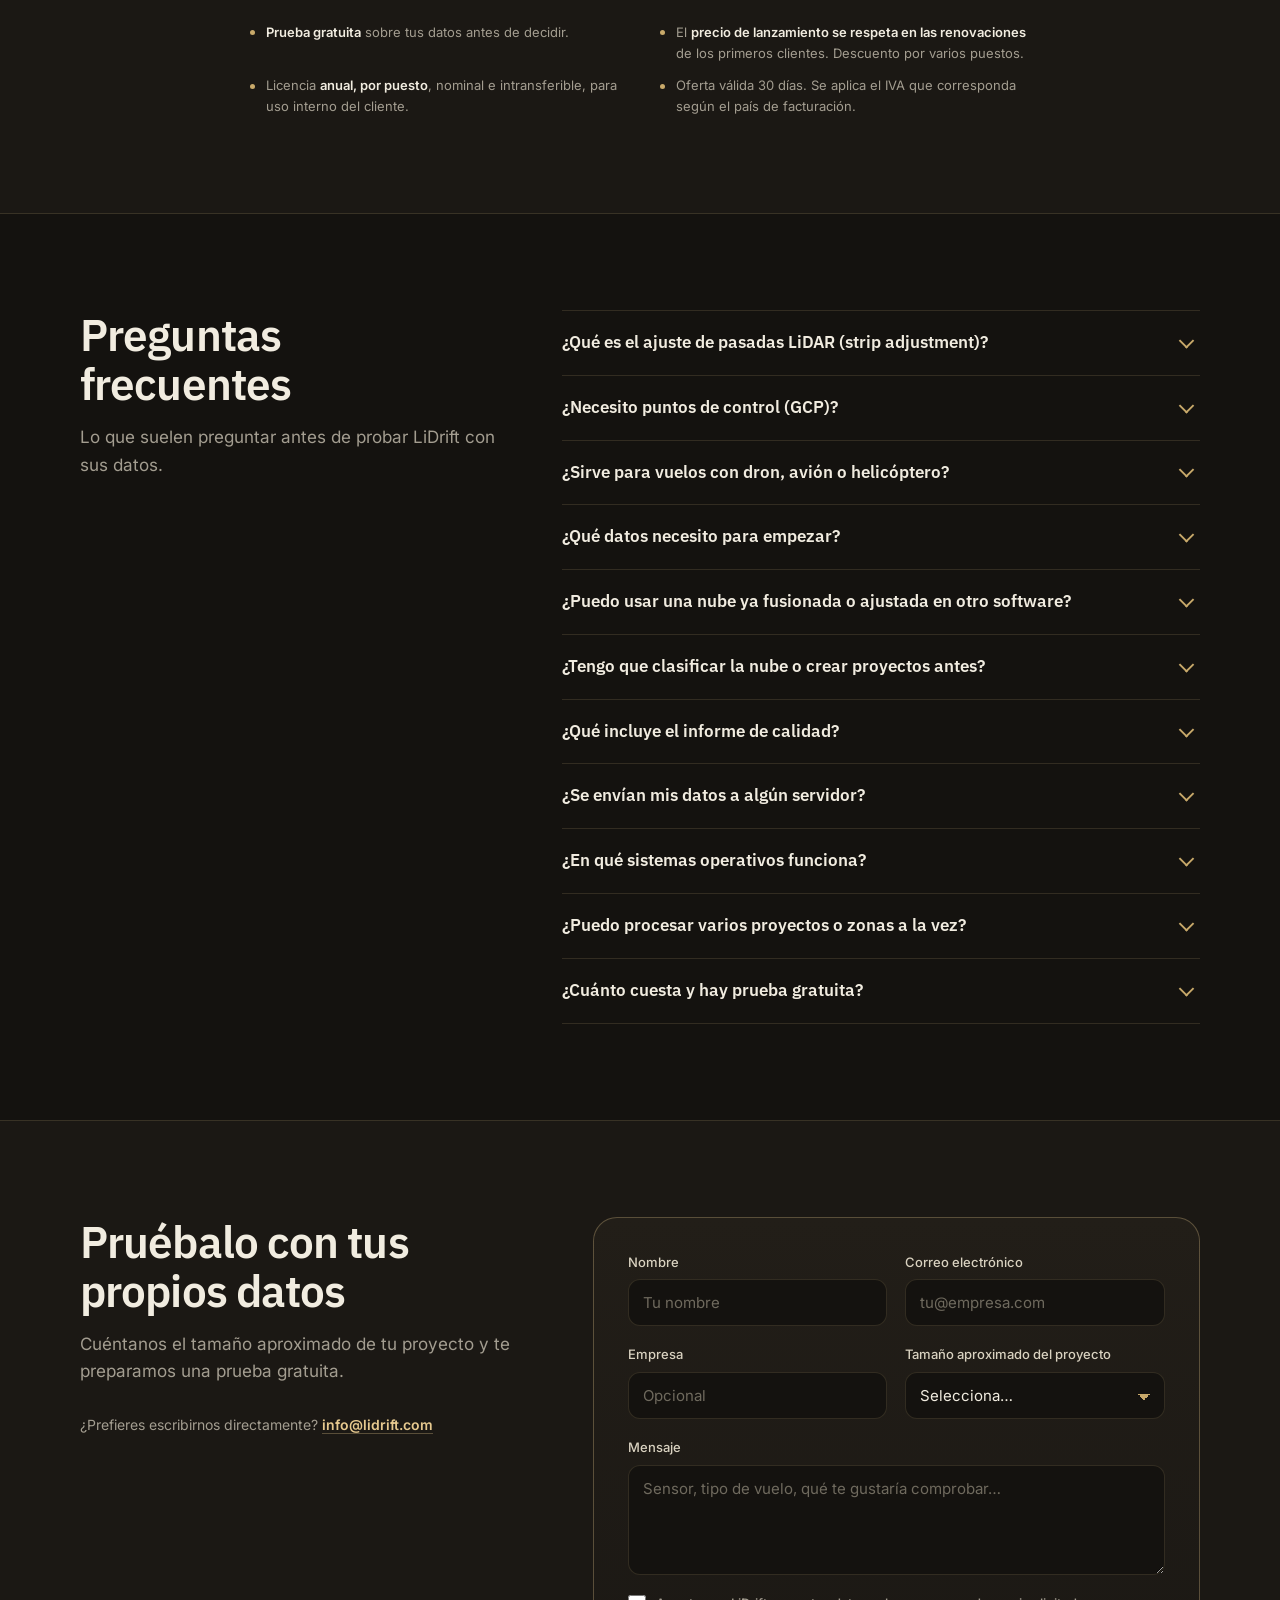
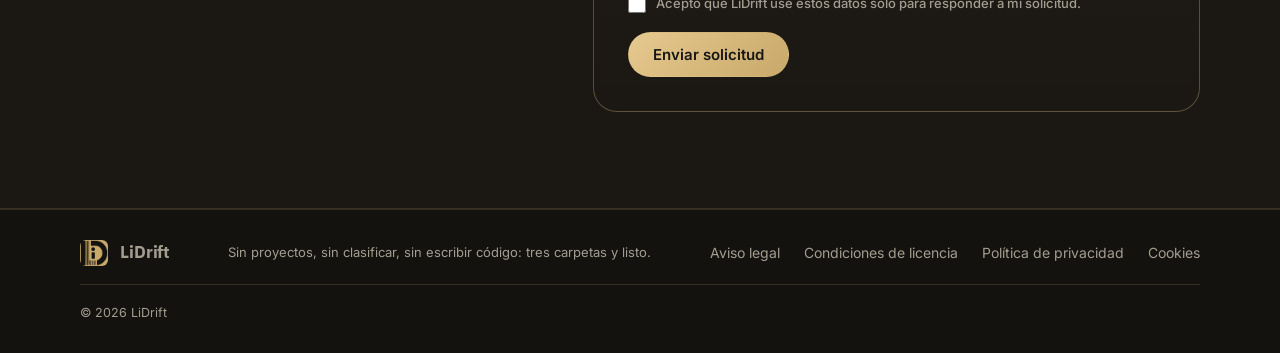
==== commit 54c9edc9: "Add files via upload" ====
--- a/es/index.html
+++ b/es/index.html
@@ -26,8 +26,8 @@
 <meta name="twitter:title" content="LiDrift – Ajuste de pasadas LiDAR e informe de calidad">
 <meta name="twitter:description" content="Ajuste automático entre pasadas e informe de calidad para el cliente. Procesado local, licencia anual por puesto y prueba gratuita.">
 <meta name="twitter:image" content="https://lidrift.com/img/og-lidrift.png">
-<link rel="icon" type="image/png" href="../logo.png">
-<link rel="apple-touch-icon" href="../logo.png">
+<link rel="icon" type="image/png" href="../icon.png">
+<link rel="apple-touch-icon" href="../icon.png">
 <link rel="preload" href="../fonts/inter-latin-400-normal.woff2" as="font" type="font/woff2" crossorigin>
 <link rel="preload" href="../fonts/ibm-plex-sans-latin-600-normal.woff2" as="font" type="font/woff2" crossorigin>
 <style>
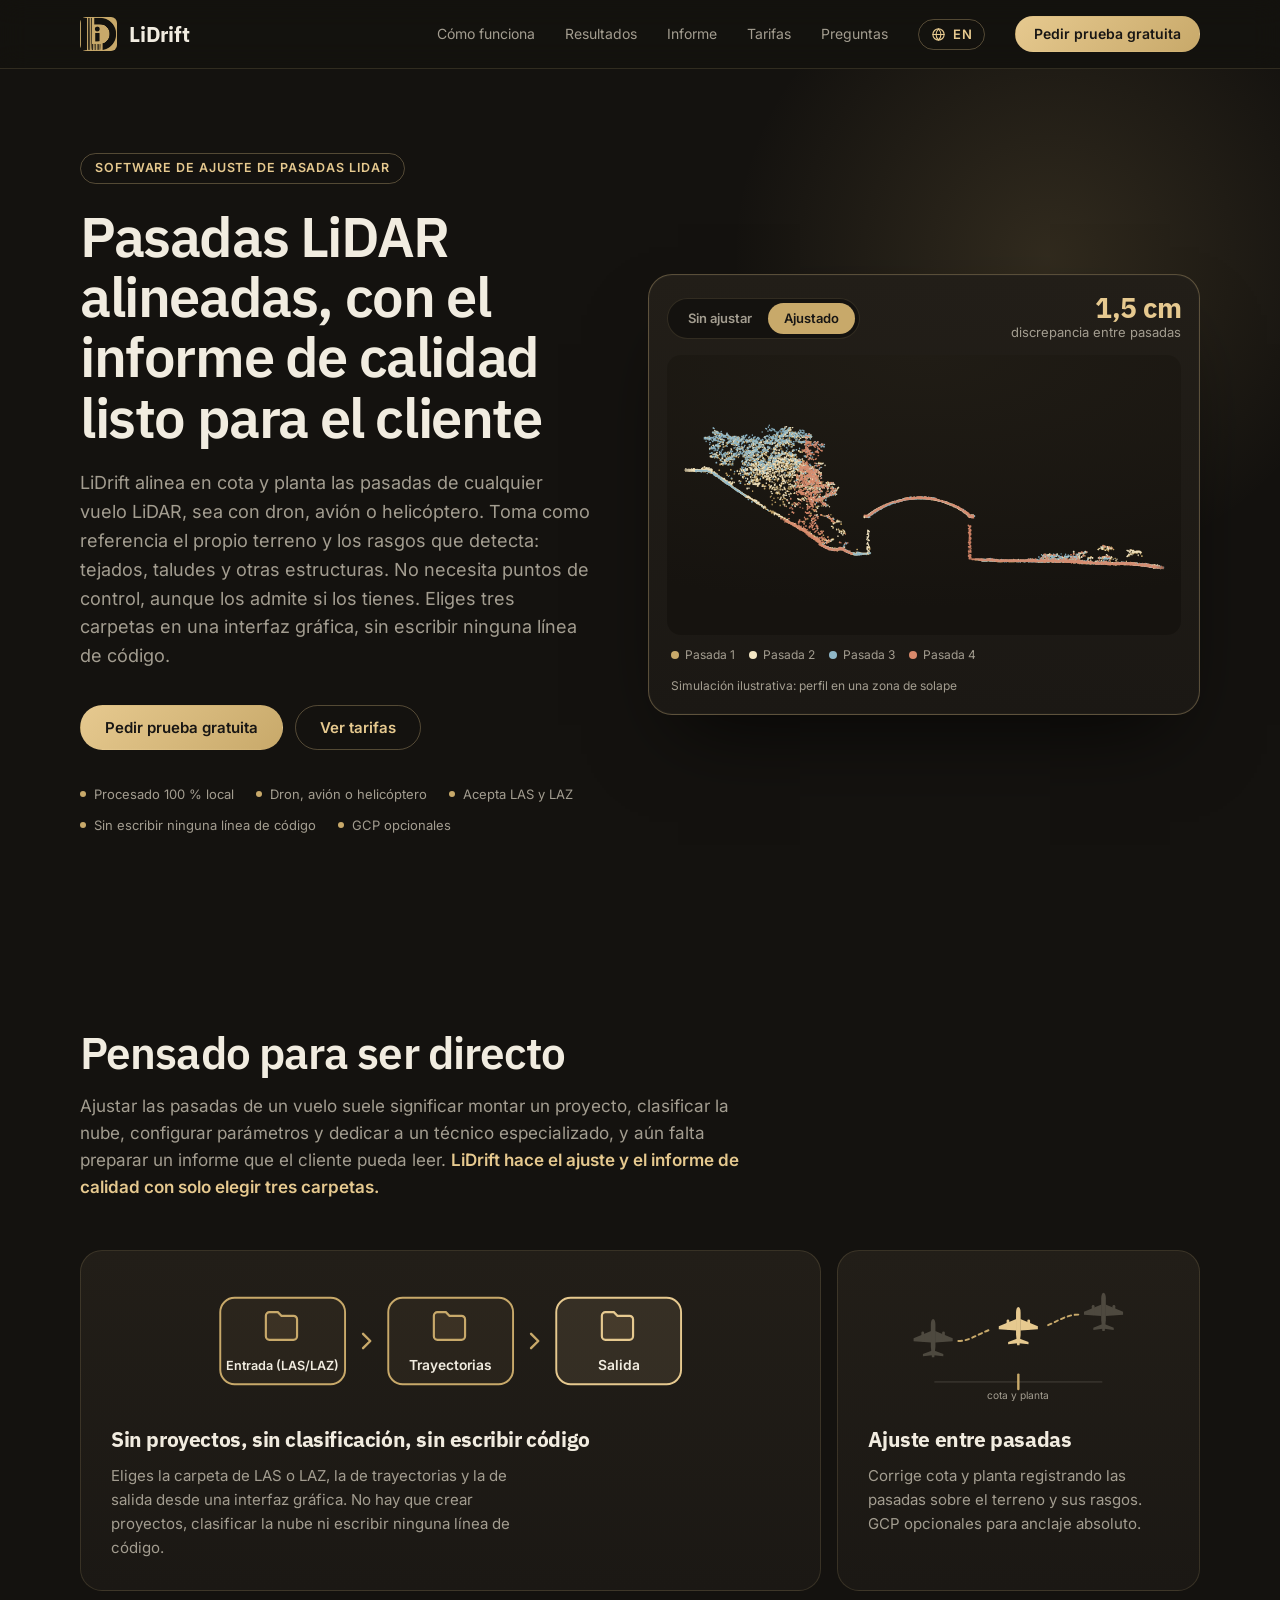
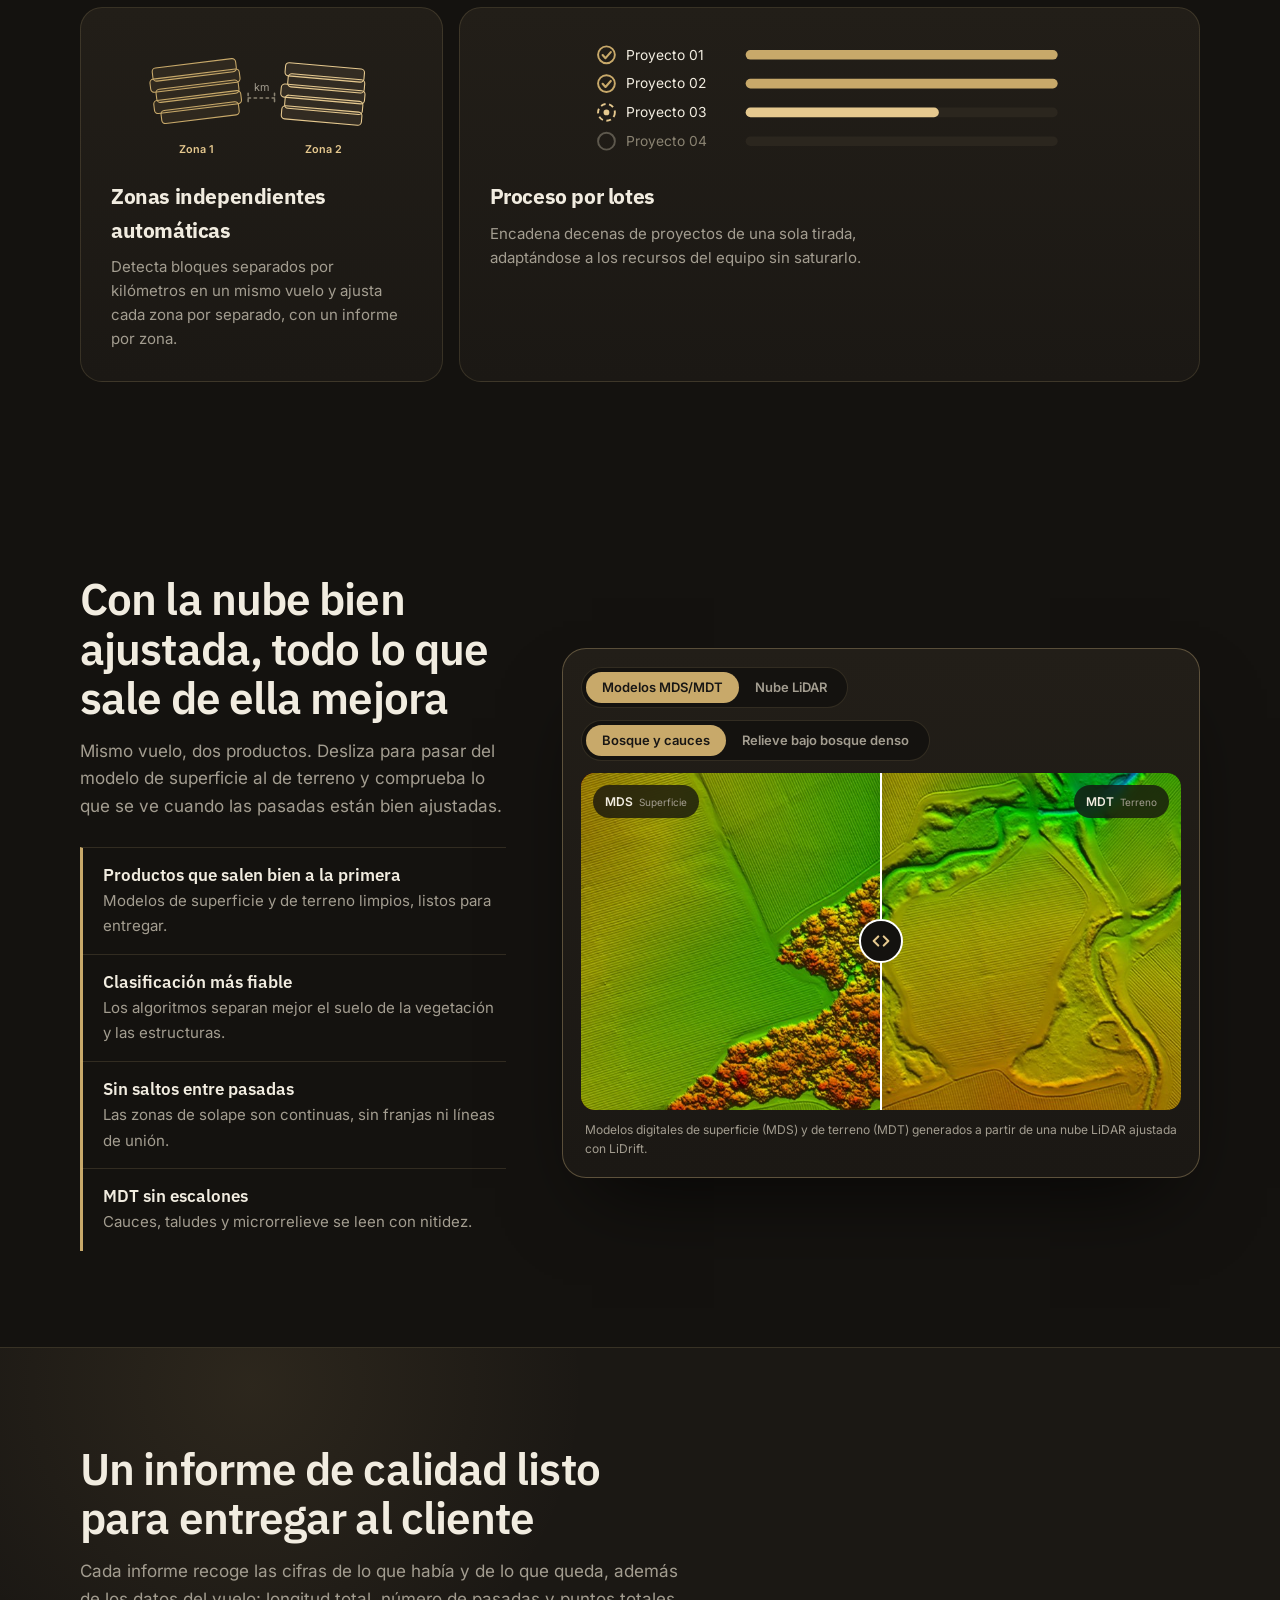
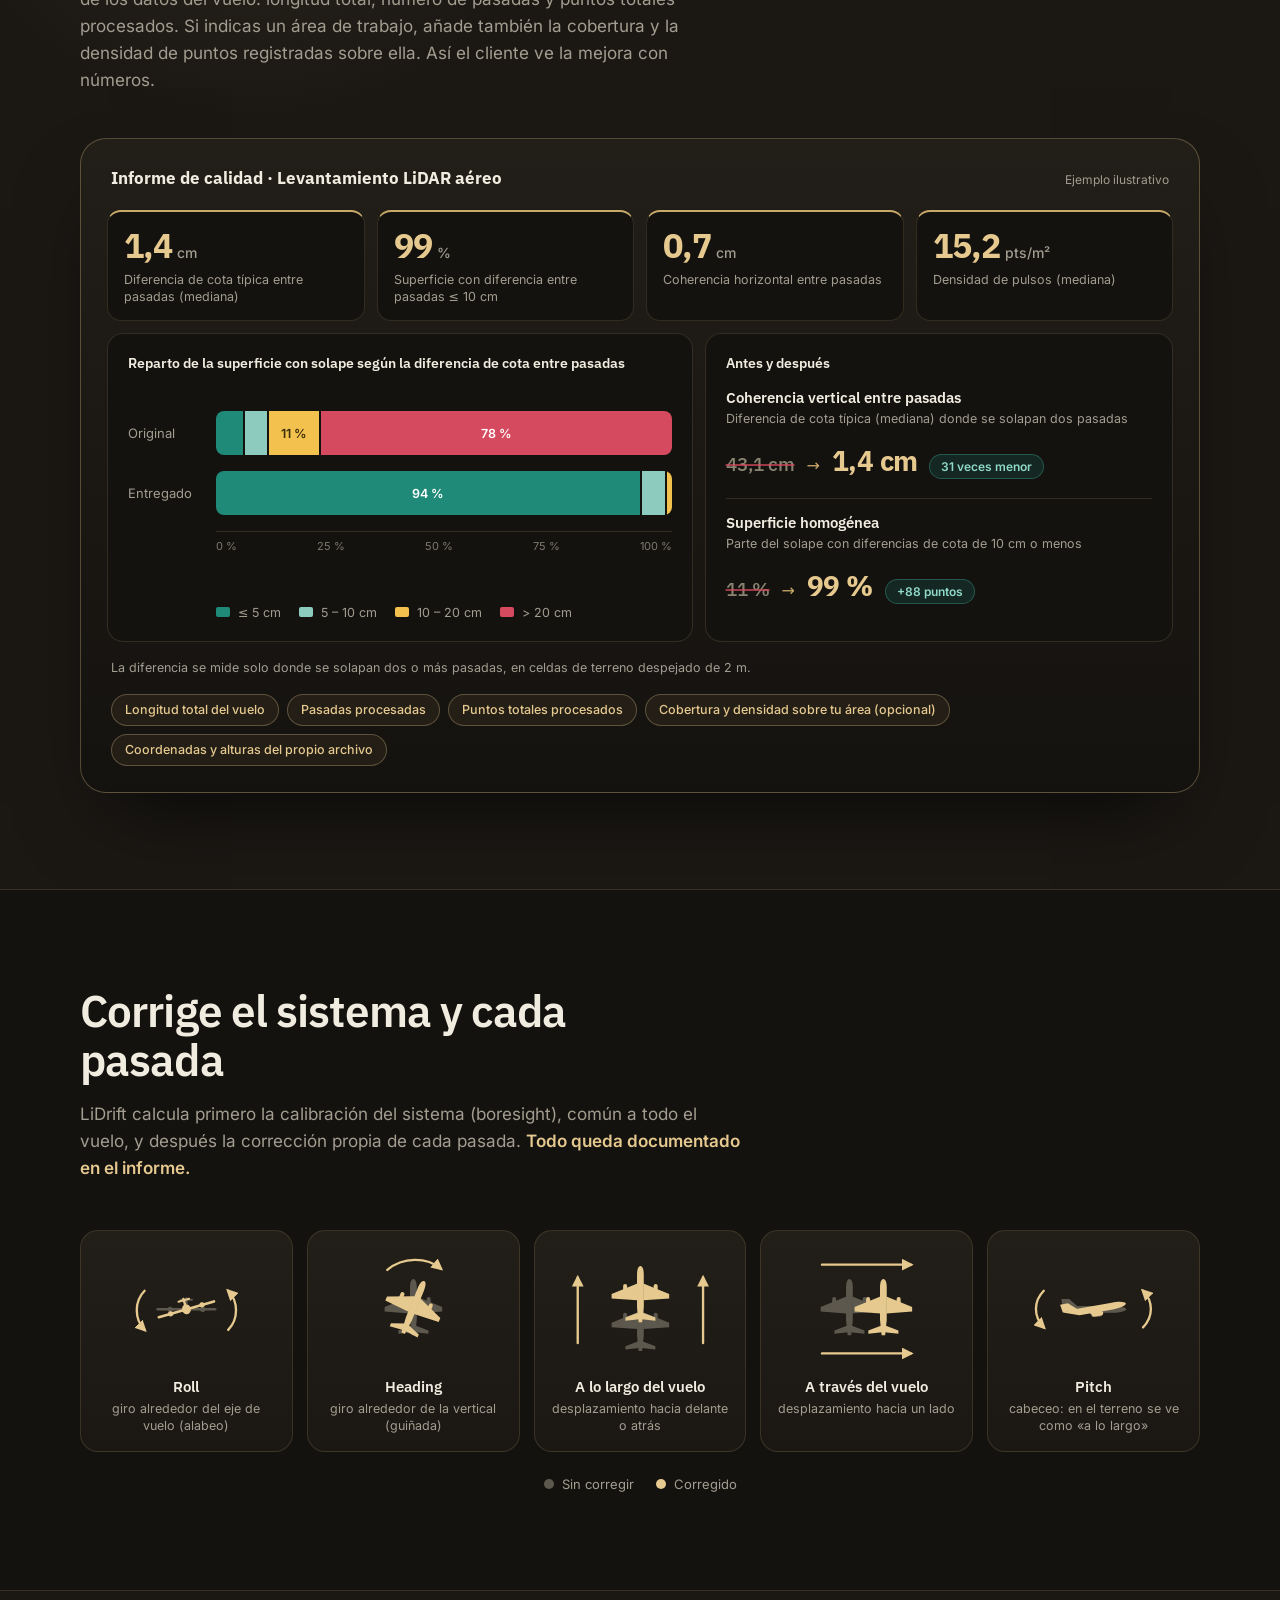
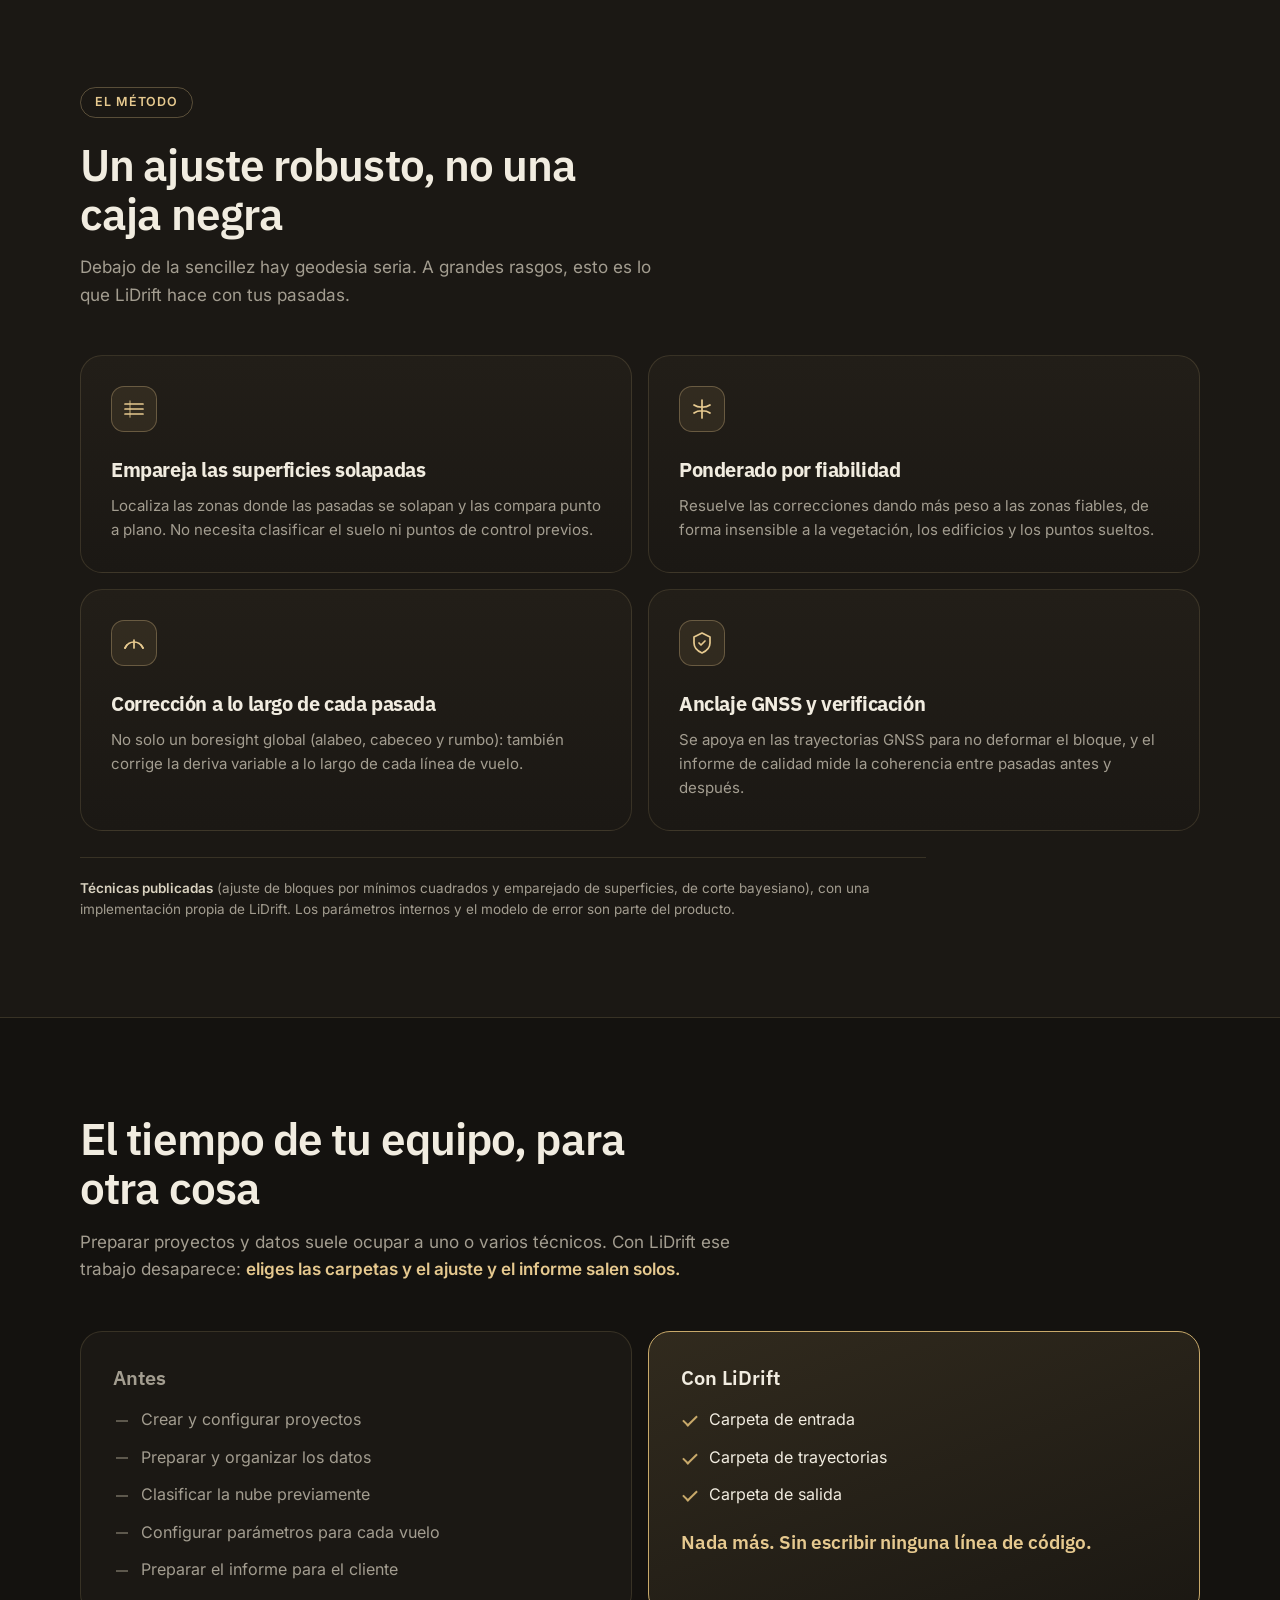
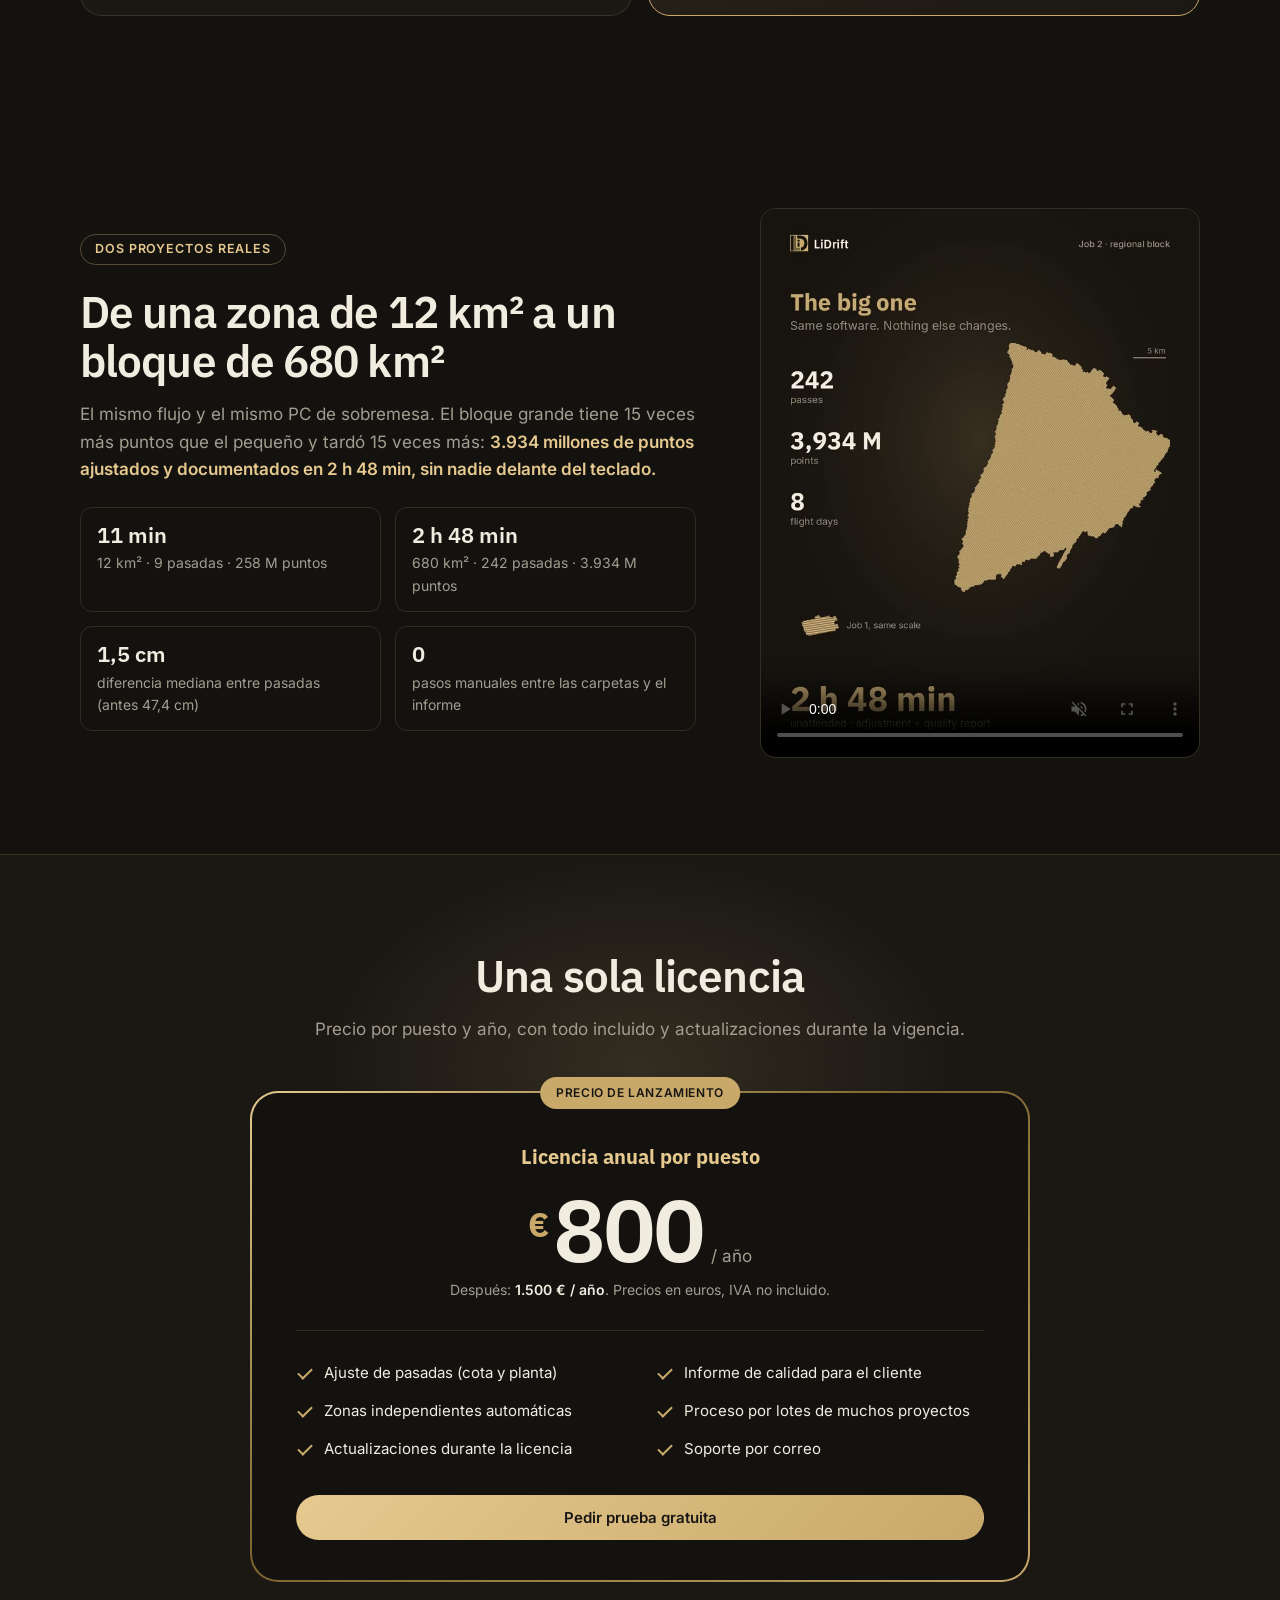
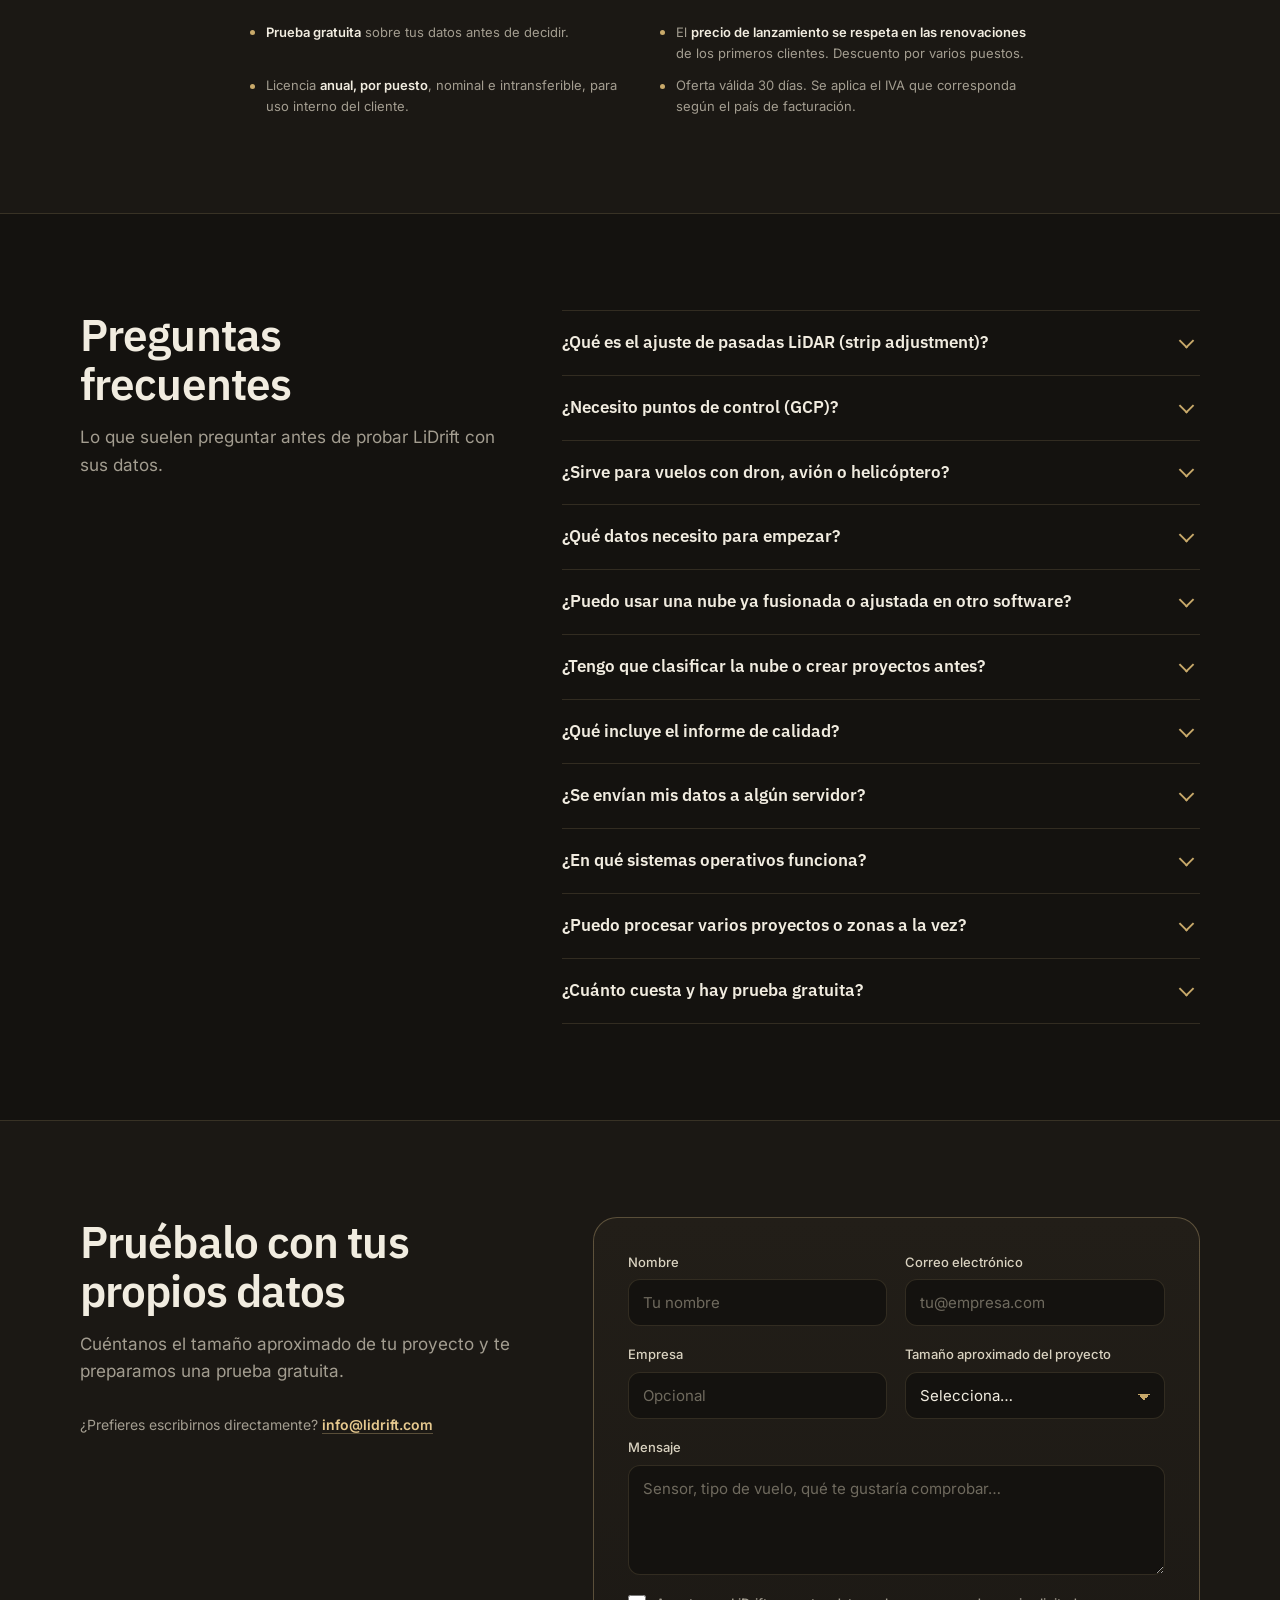
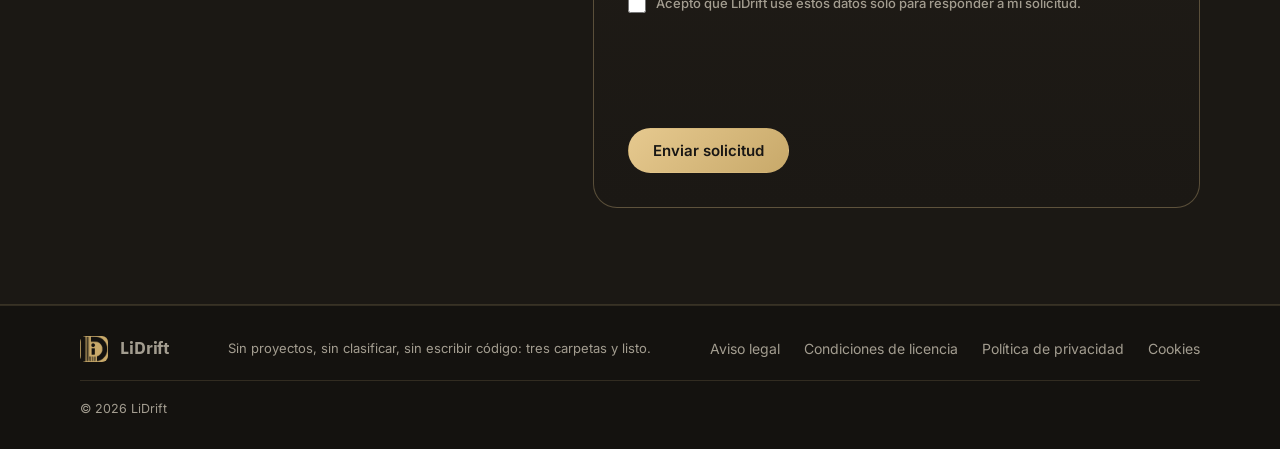
==== commit 8467c17b: "Add files via upload" ====
--- a/es/index.html
+++ b/es/index.html
@@ -456,6 +456,7 @@
 input::placeholder,textarea::placeholder{color:#6f6a5e}
 input:focus,select:focus,textarea:focus{outline:none;border-color:var(--gold);box-shadow:0 0 0 3px rgba(200,169,106,.18)}
 .hp{position:absolute;left:-9999px;width:1px;height:1px;opacity:0}
+.h-captcha{grid-column:1/-1;min-height:78px}
 .consent{grid-column:1/-1;display:flex;gap:10px;align-items:flex-start;font-size:13px;color:var(--muted)}
 .consent input{width:18px;height:18px;margin-top:2px;flex:none;padding:0;accent-color:var(--gold);appearance:auto;-webkit-appearance:checkbox}
 .submit{grid-column:1/-1;display:flex;align-items:center;gap:16px;flex-wrap:wrap}
@@ -860,6 +861,7 @@
       </div>
       <div class="field full"><label for="f-msg">Mensaje</label><textarea id="f-msg" name="mensaje" placeholder="Sensor, tipo de vuelo, qué te gustaría comprobar…"></textarea></div>
       <label class="consent"><input type="checkbox" id="f-ok" required>Acepto que LiDrift use estos datos solo para responder a mi solicitud.</label>
+      <div class="h-captcha" data-captcha="true" data-theme="dark"></div>
       <div class="submit">
         <button class="btn solid" type="submit" id="send">Enviar solicitud</button>
         <span class="status" id="status" role="status" aria-live="polite"></span>
@@ -1019,6 +1021,8 @@
     if(!name||!/^[^@\s]+@[^@\s]+\.[^@\s]+$/.test(mail)){st.className='status err';st.textContent='Revisa tu nombre y un correo válido.';return}
     if(!document.getElementById('f-ok').checked){st.className='status err';st.textContent='Marca la casilla de consentimiento para enviar.';return}
     if(f.botcheck.checked){return}
+    var cap=f.querySelector('textarea[name=h-captcha-response]');
+    if(!cap||!cap.value){st.className='status err';st.textContent='Completa el captcha para enviar la solicitud.';return}
     btn.disabled=true;btn.textContent='Enviando…';st.textContent='';
     var data={};
     new FormData(f).forEach(function(v,k){data[k]=v});
@@ -1031,6 +1035,7 @@
       console.error('Formulario:',err);
       var why=(err&&err.message&&err.message!=='Failed to fetch')?err.message:'No hay conexión con el servicio de envío (puede estar bloqueado por tu navegador o una extensión)';
       btn.disabled=false;btn.textContent='Enviar solicitud';
+      if(window.hcaptcha){try{hcaptcha.reset()}catch(_){}}
       st.className='status err';st.innerHTML='No se pudo enviar: '+why+'. Puedes escribir a <a href="mailto:info@lidrift.com" style="color:inherit;text-decoration:underline">info@lidrift.com</a>.';
     });
   });
@@ -1048,5 +1053,6 @@
   });},{rootMargin:'200px 0px',threshold:.25}).observe(v);
 })();
 </script>
+<script src="https://web3forms.com/client/script.js" async defer></script>
 </body>
 </html>
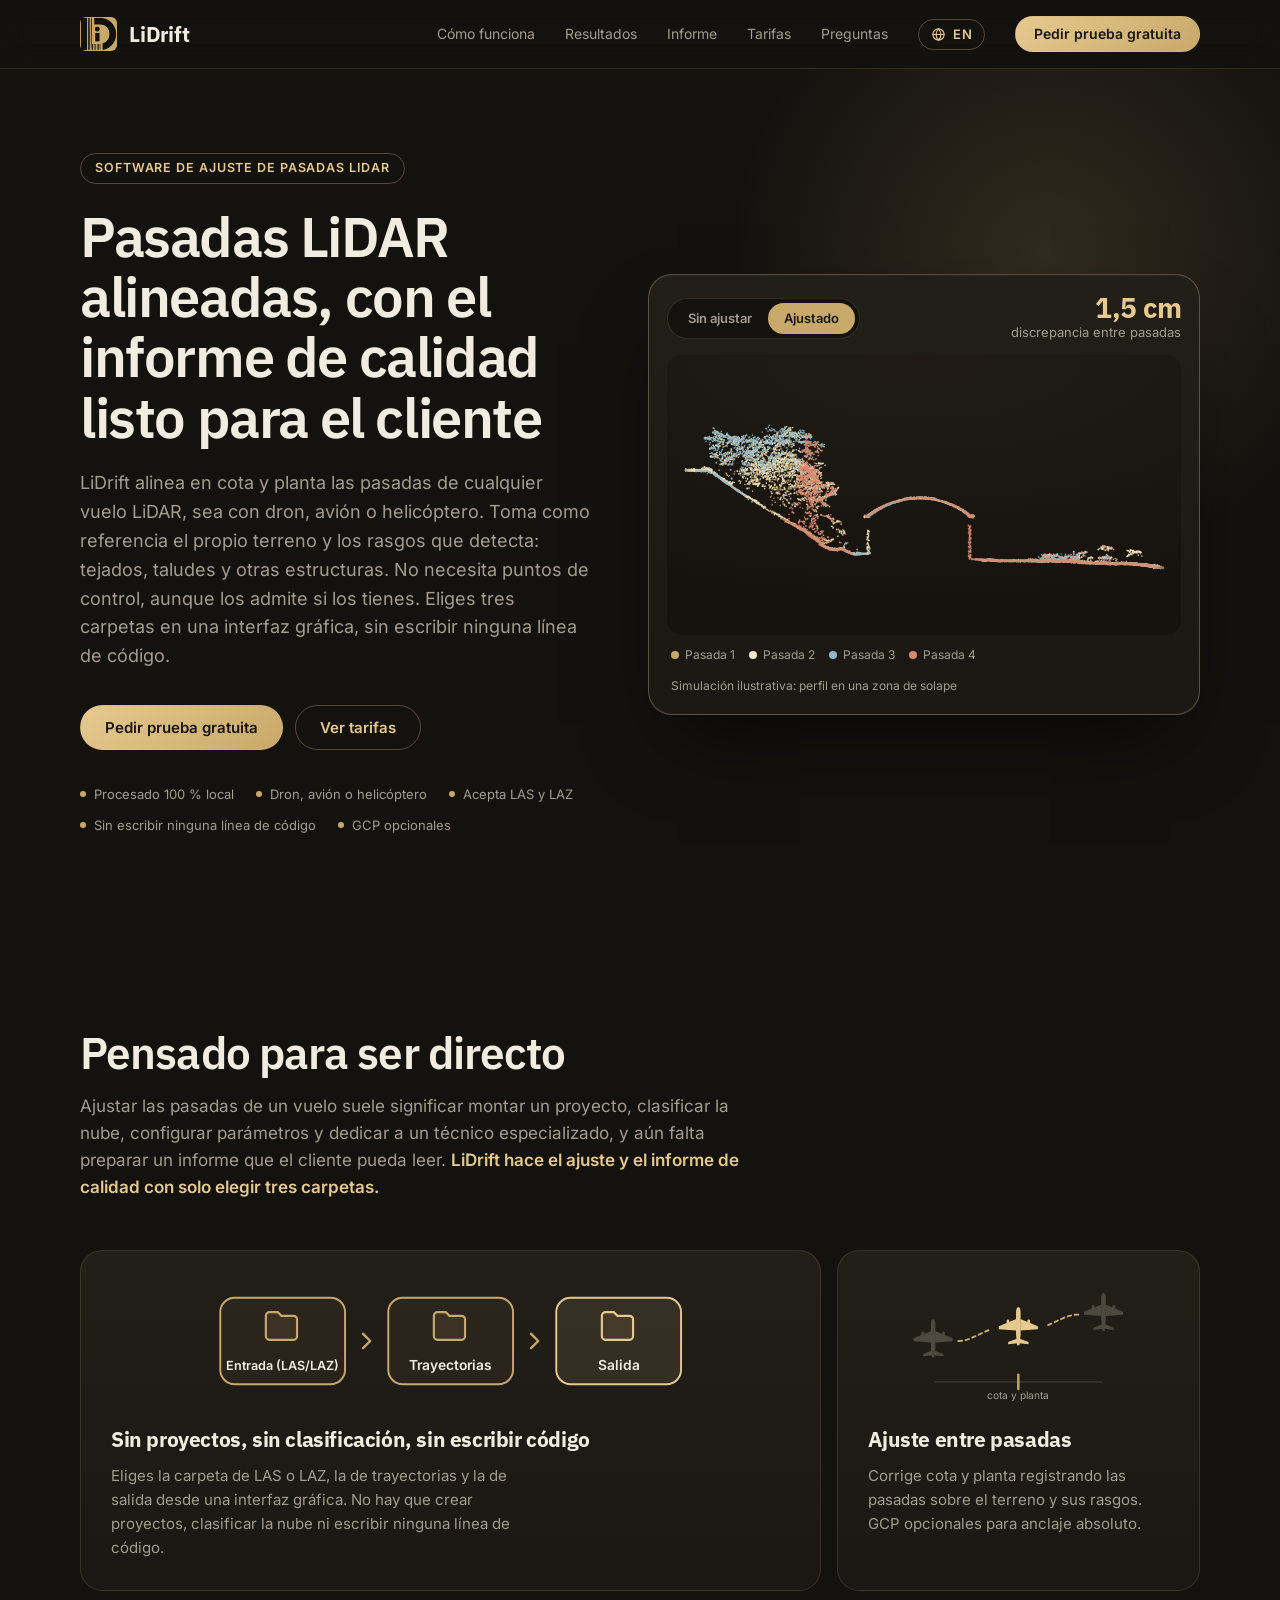
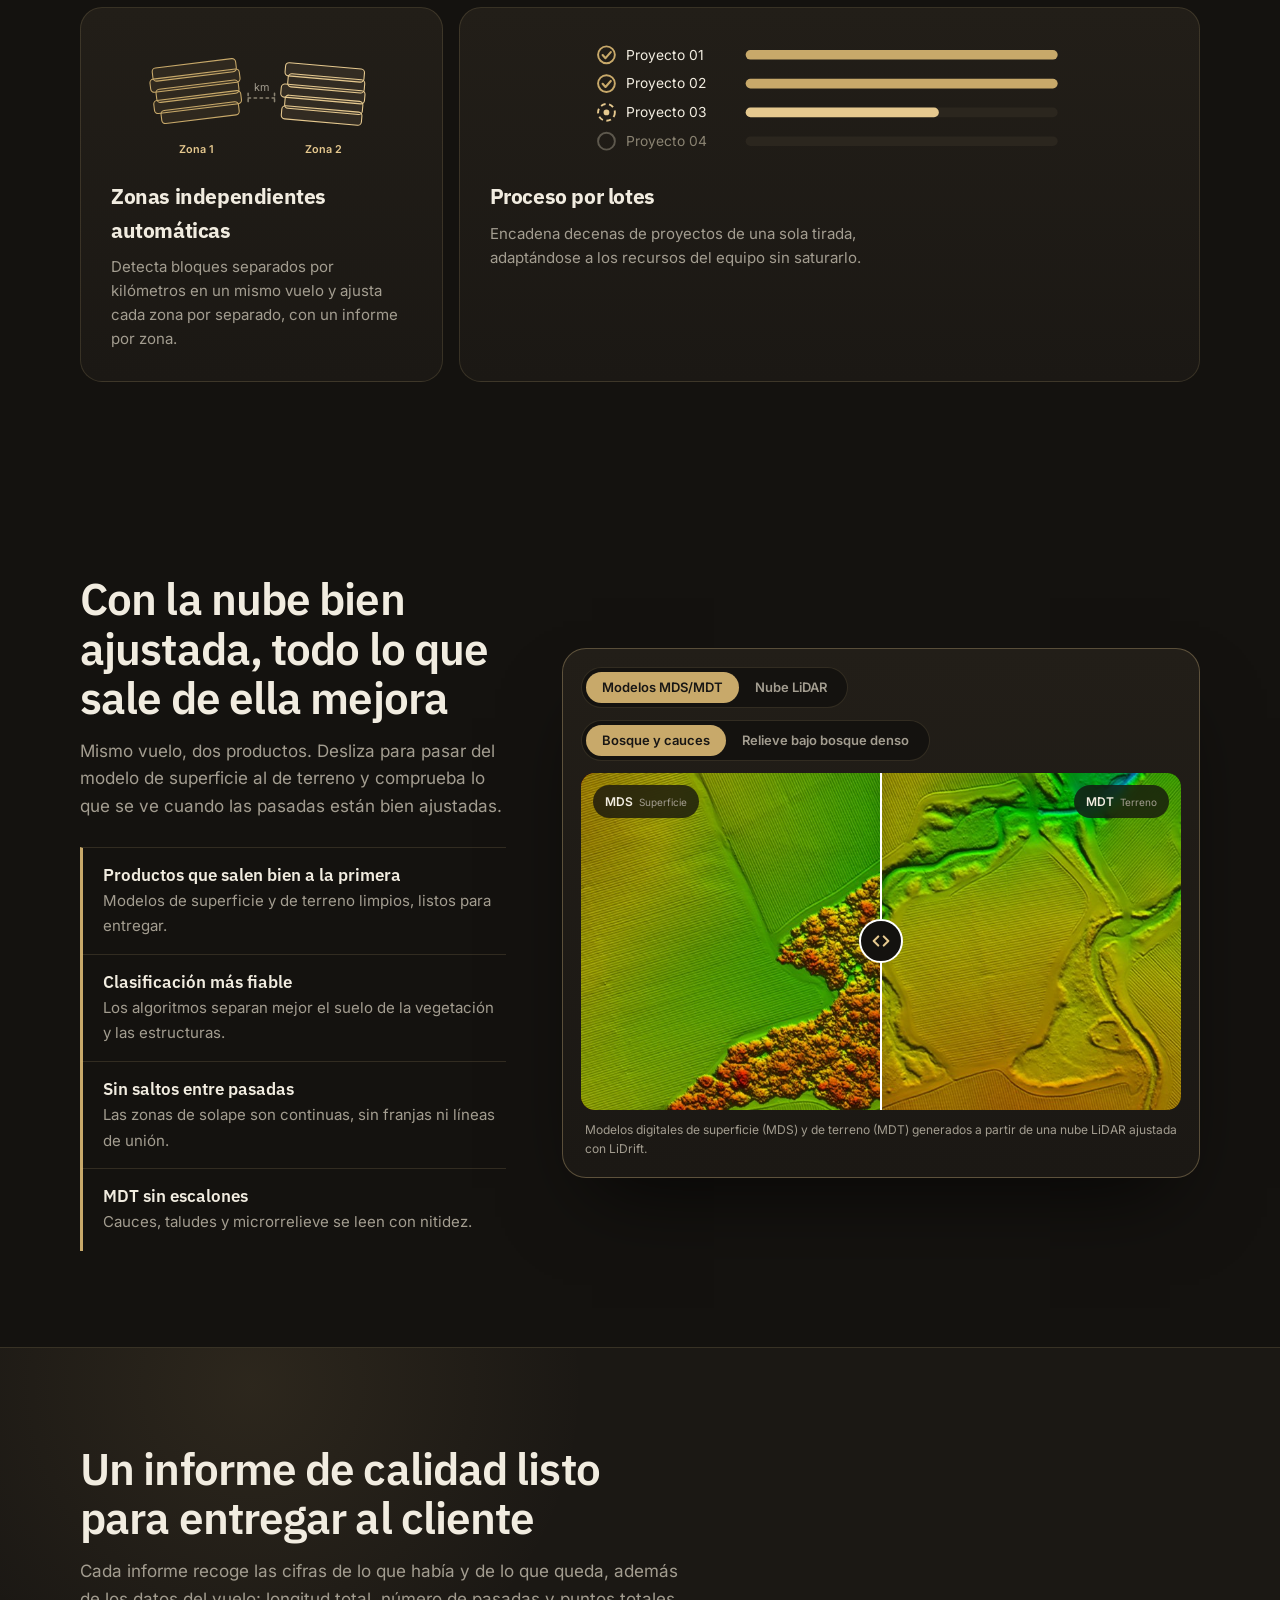
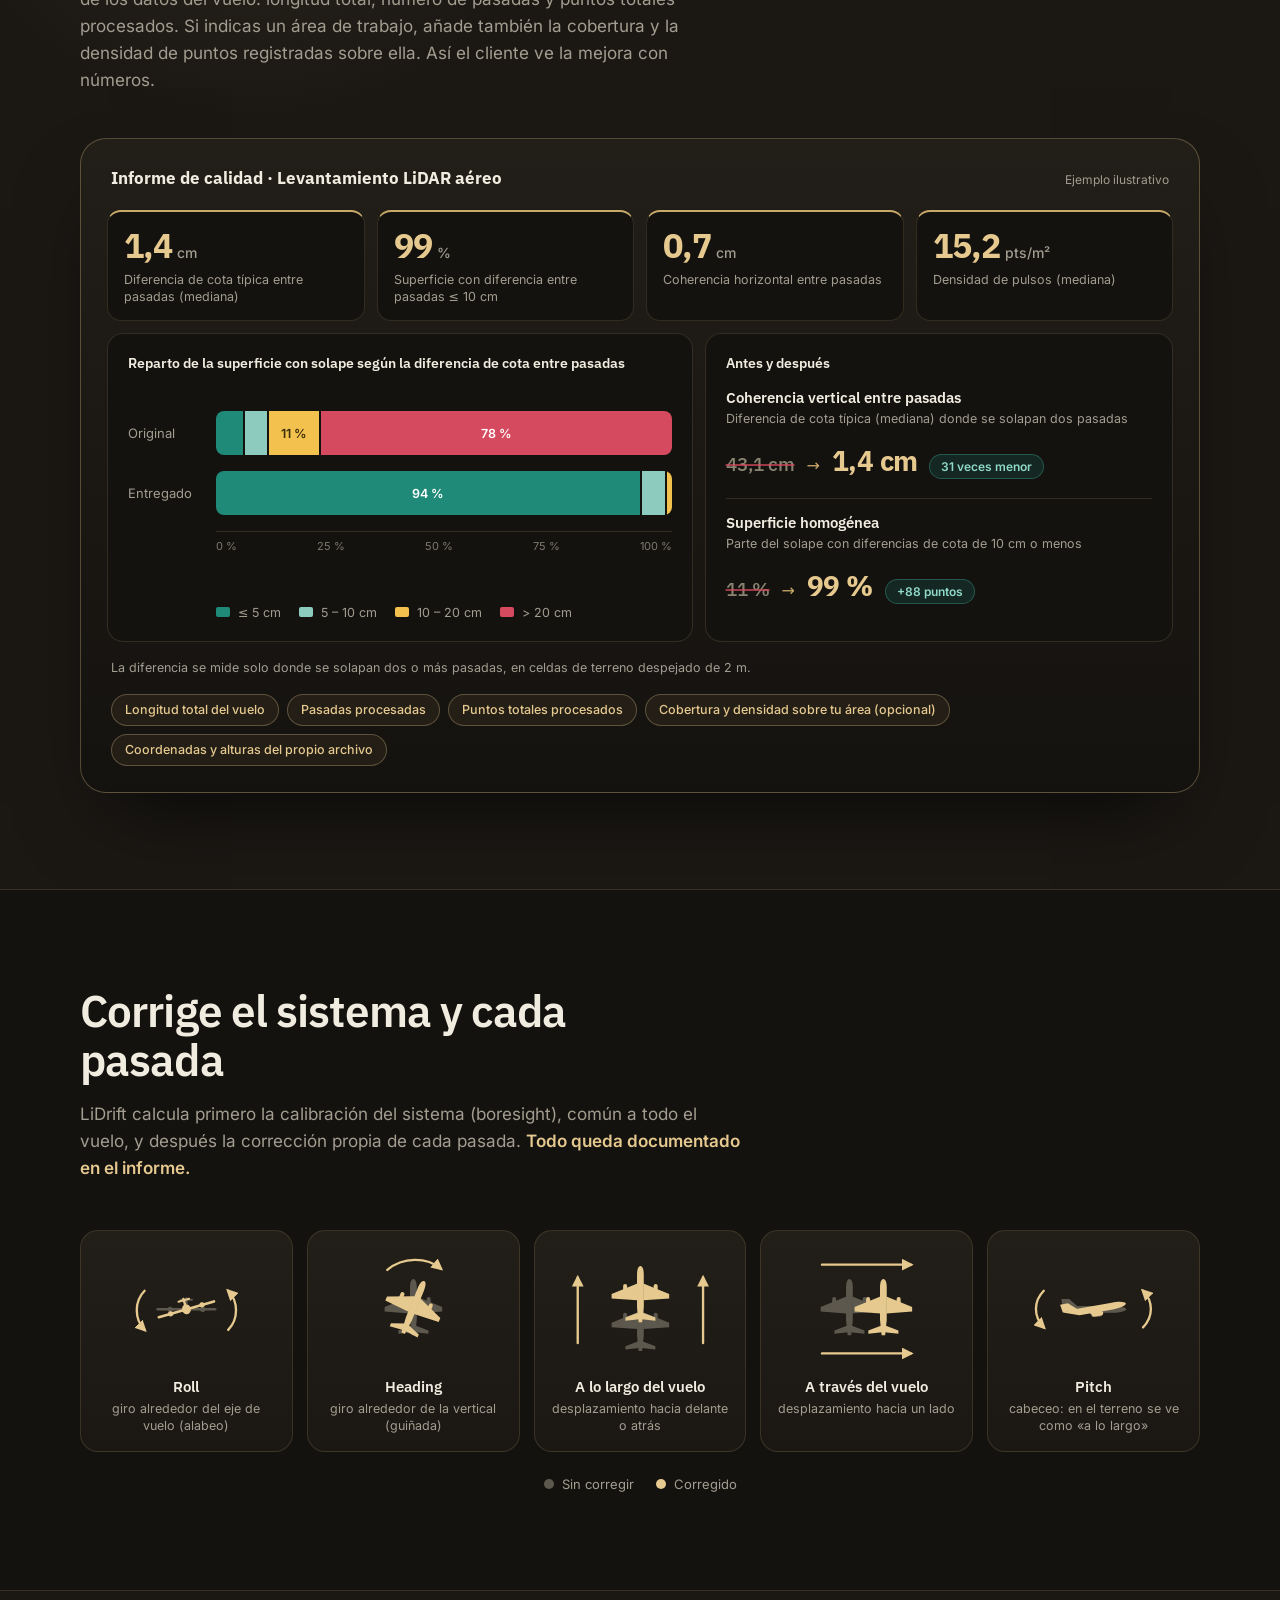
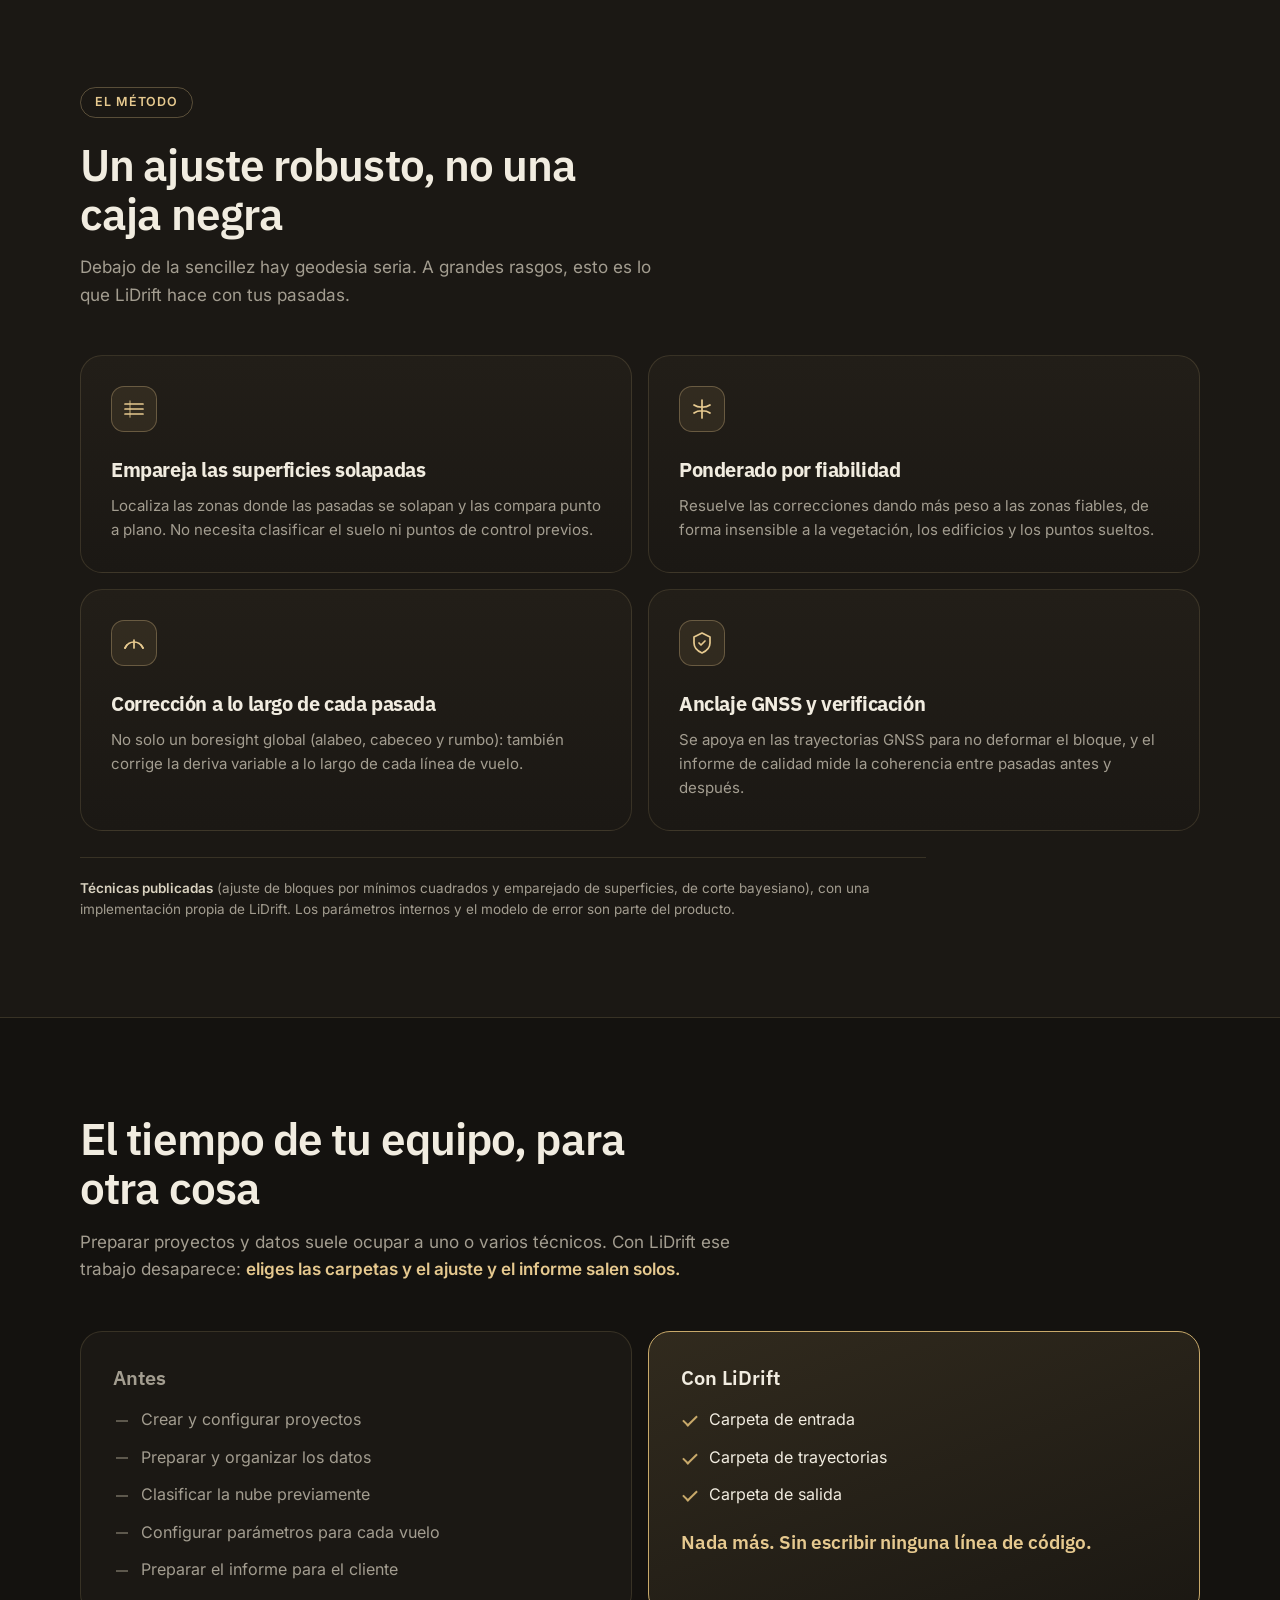
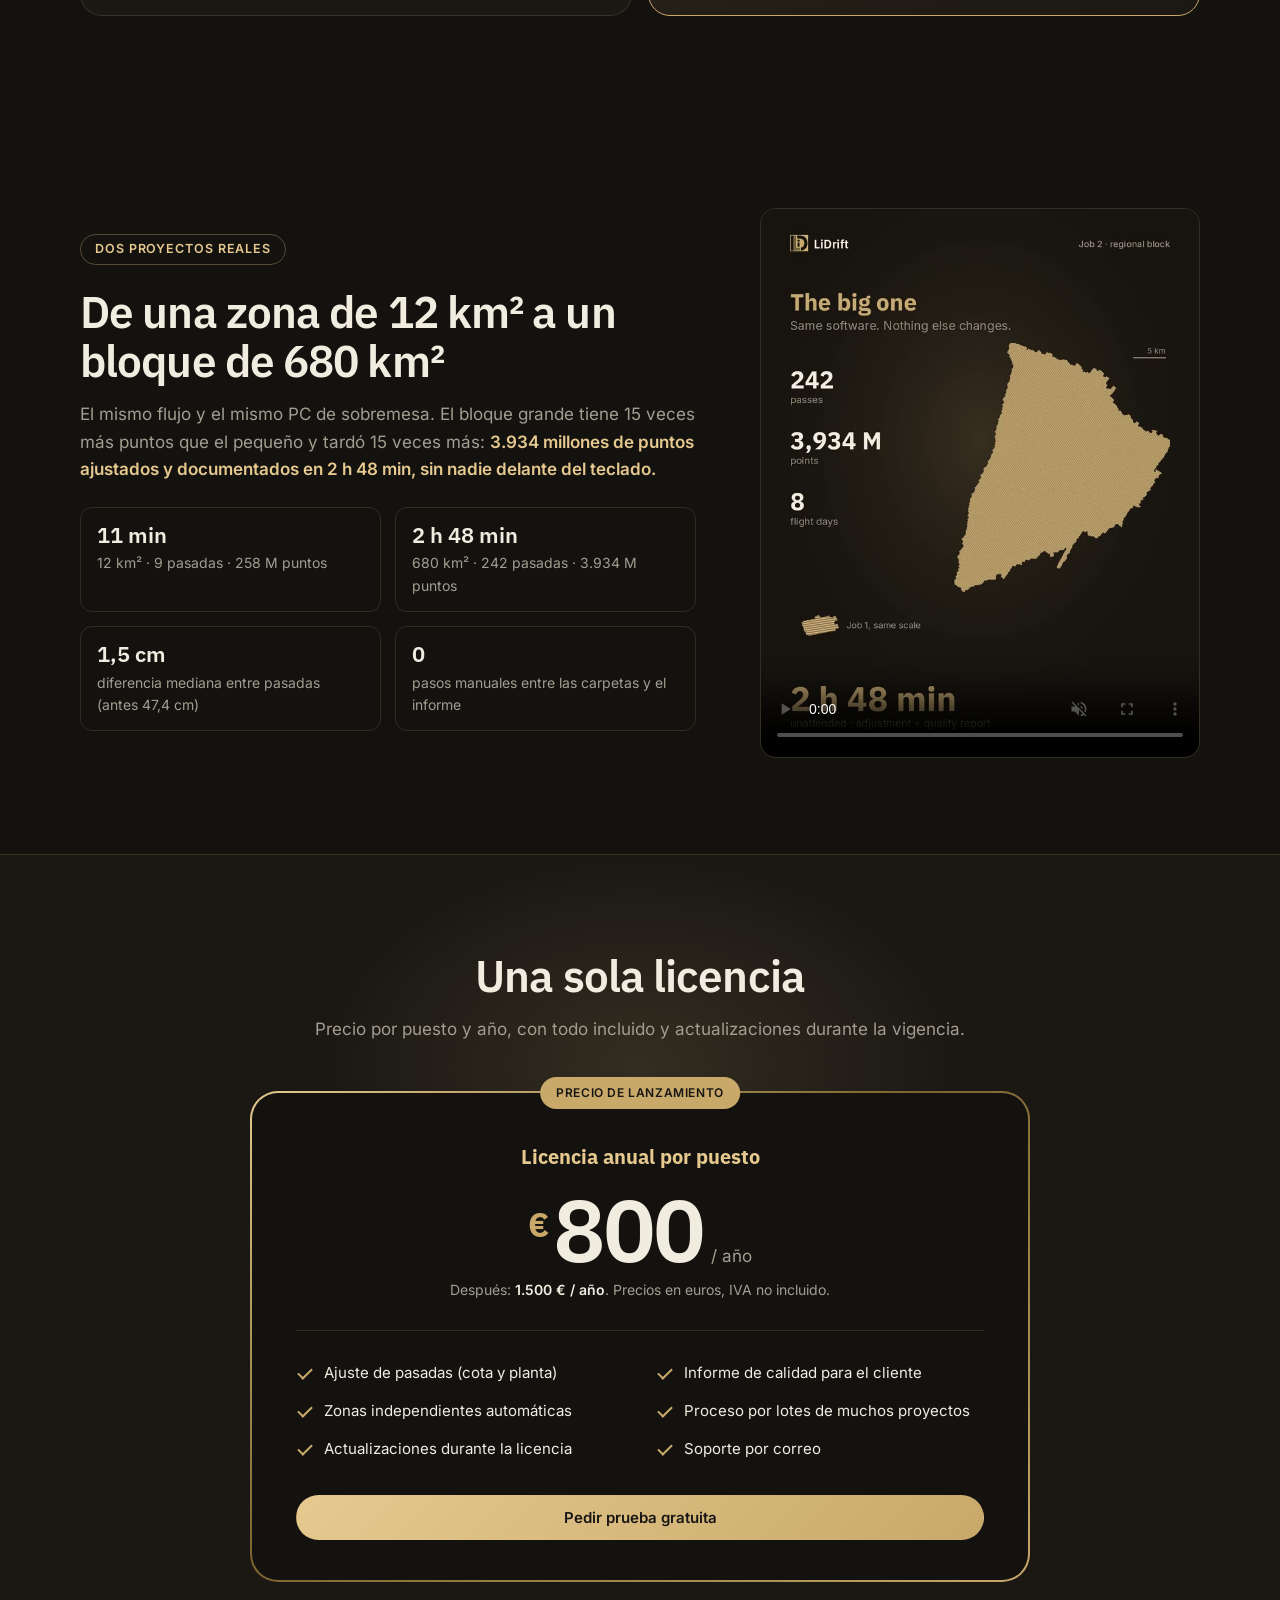
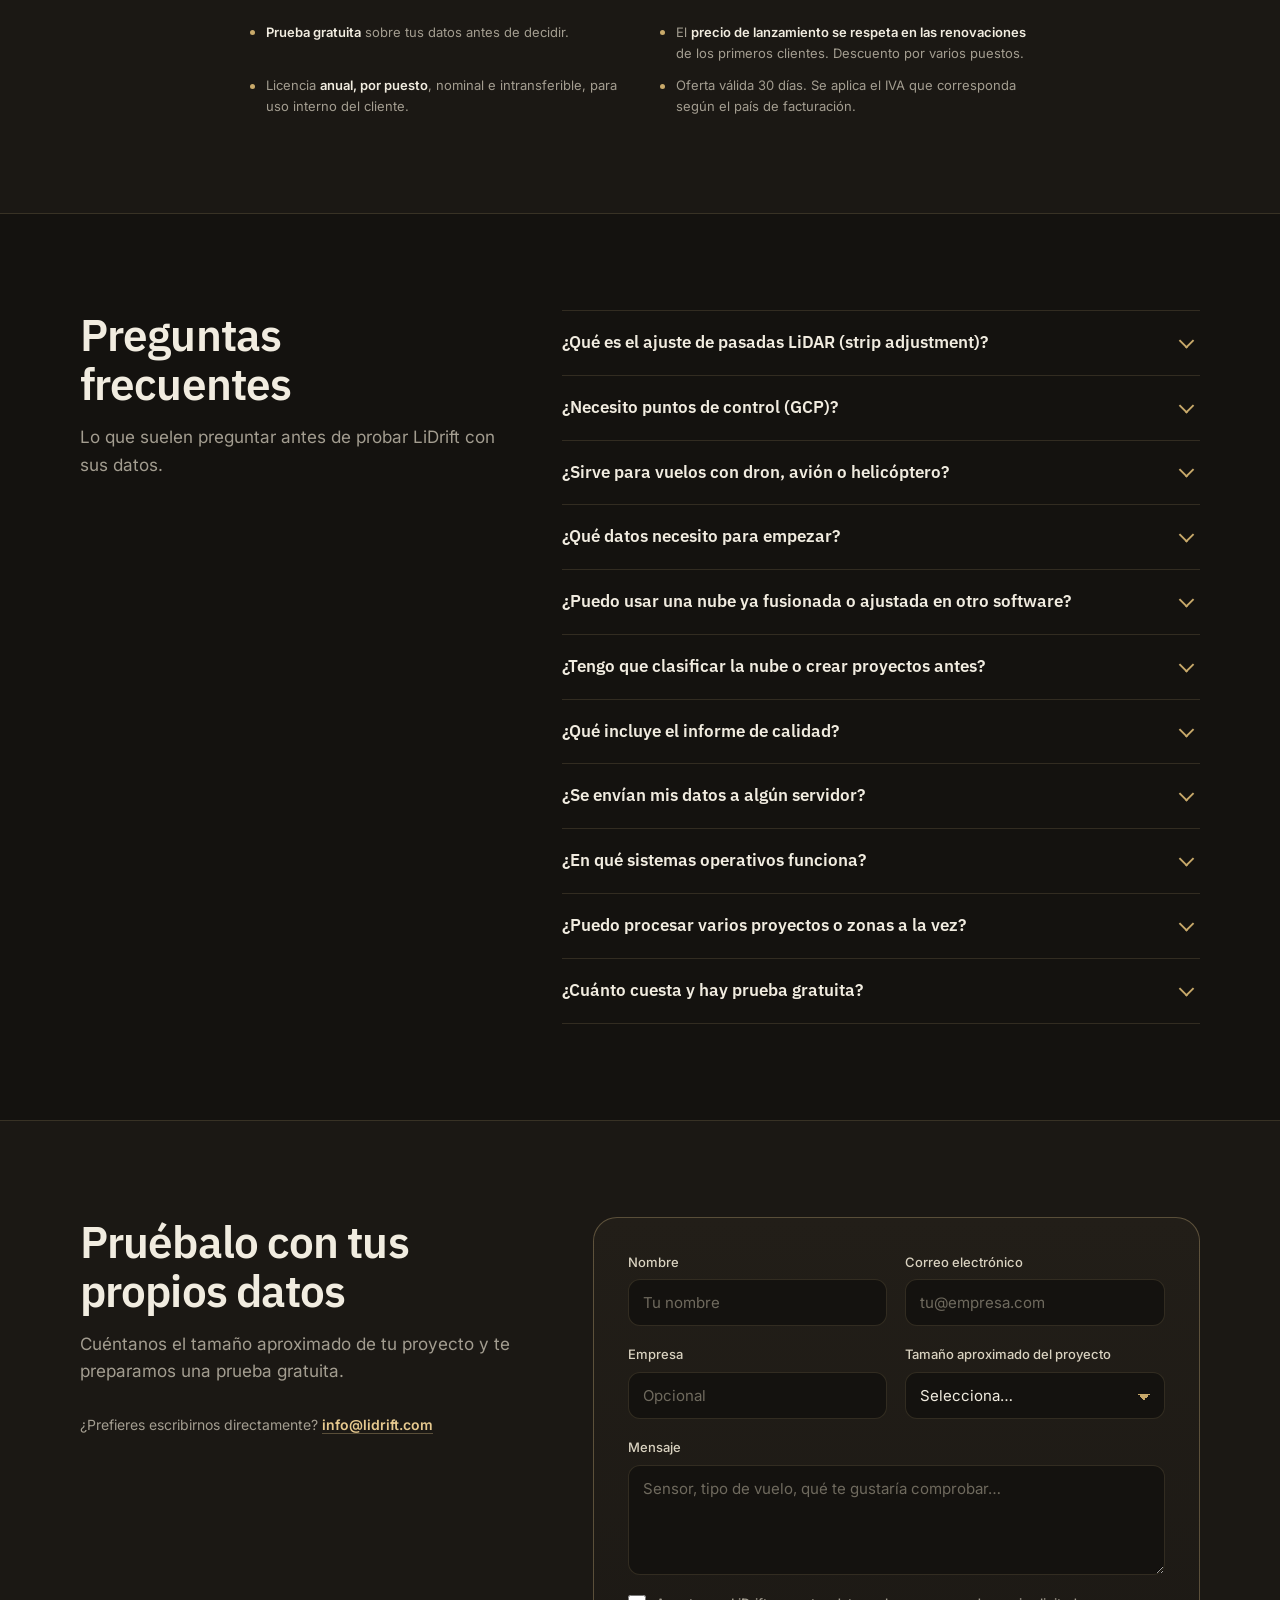
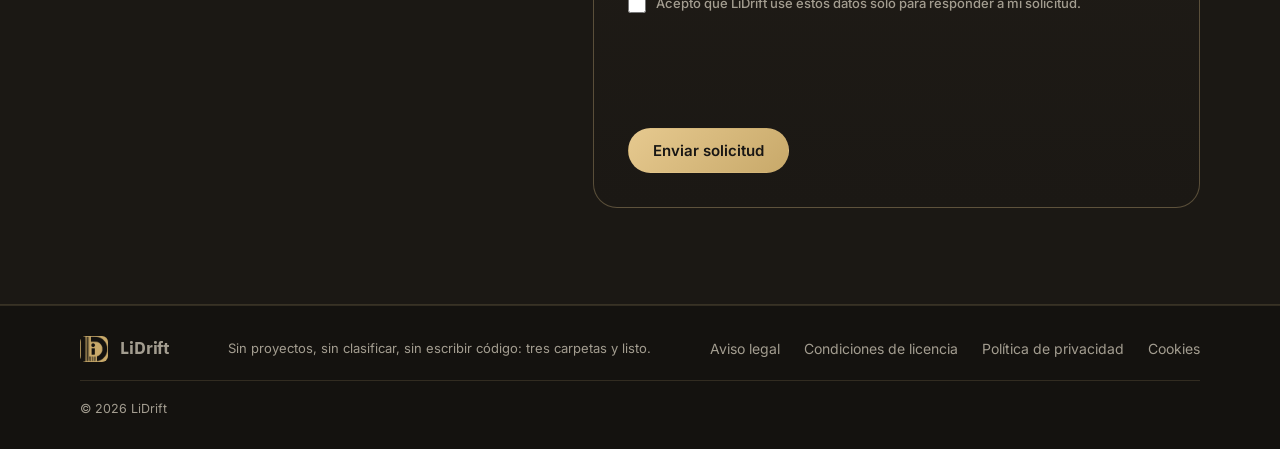
==== commit e21acdd8: "Add files via upload" ====
--- a/es/index.html
+++ b/es/index.html
@@ -861,7 +861,7 @@
       </div>
       <div class="field full"><label for="f-msg">Mensaje</label><textarea id="f-msg" name="mensaje" placeholder="Sensor, tipo de vuelo, qué te gustaría comprobar…"></textarea></div>
       <label class="consent"><input type="checkbox" id="f-ok" required>Acepto que LiDrift use estos datos solo para responder a mi solicitud.</label>
-      <div class="h-captcha" data-captcha="true" data-theme="dark"></div>
+      <div class="h-captcha" data-captcha="true" data-theme="dark" data-lang="es"></div>
       <div class="submit">
         <button class="btn solid" type="submit" id="send">Enviar solicitud</button>
         <span class="status" id="status" role="status" aria-live="polite"></span>
